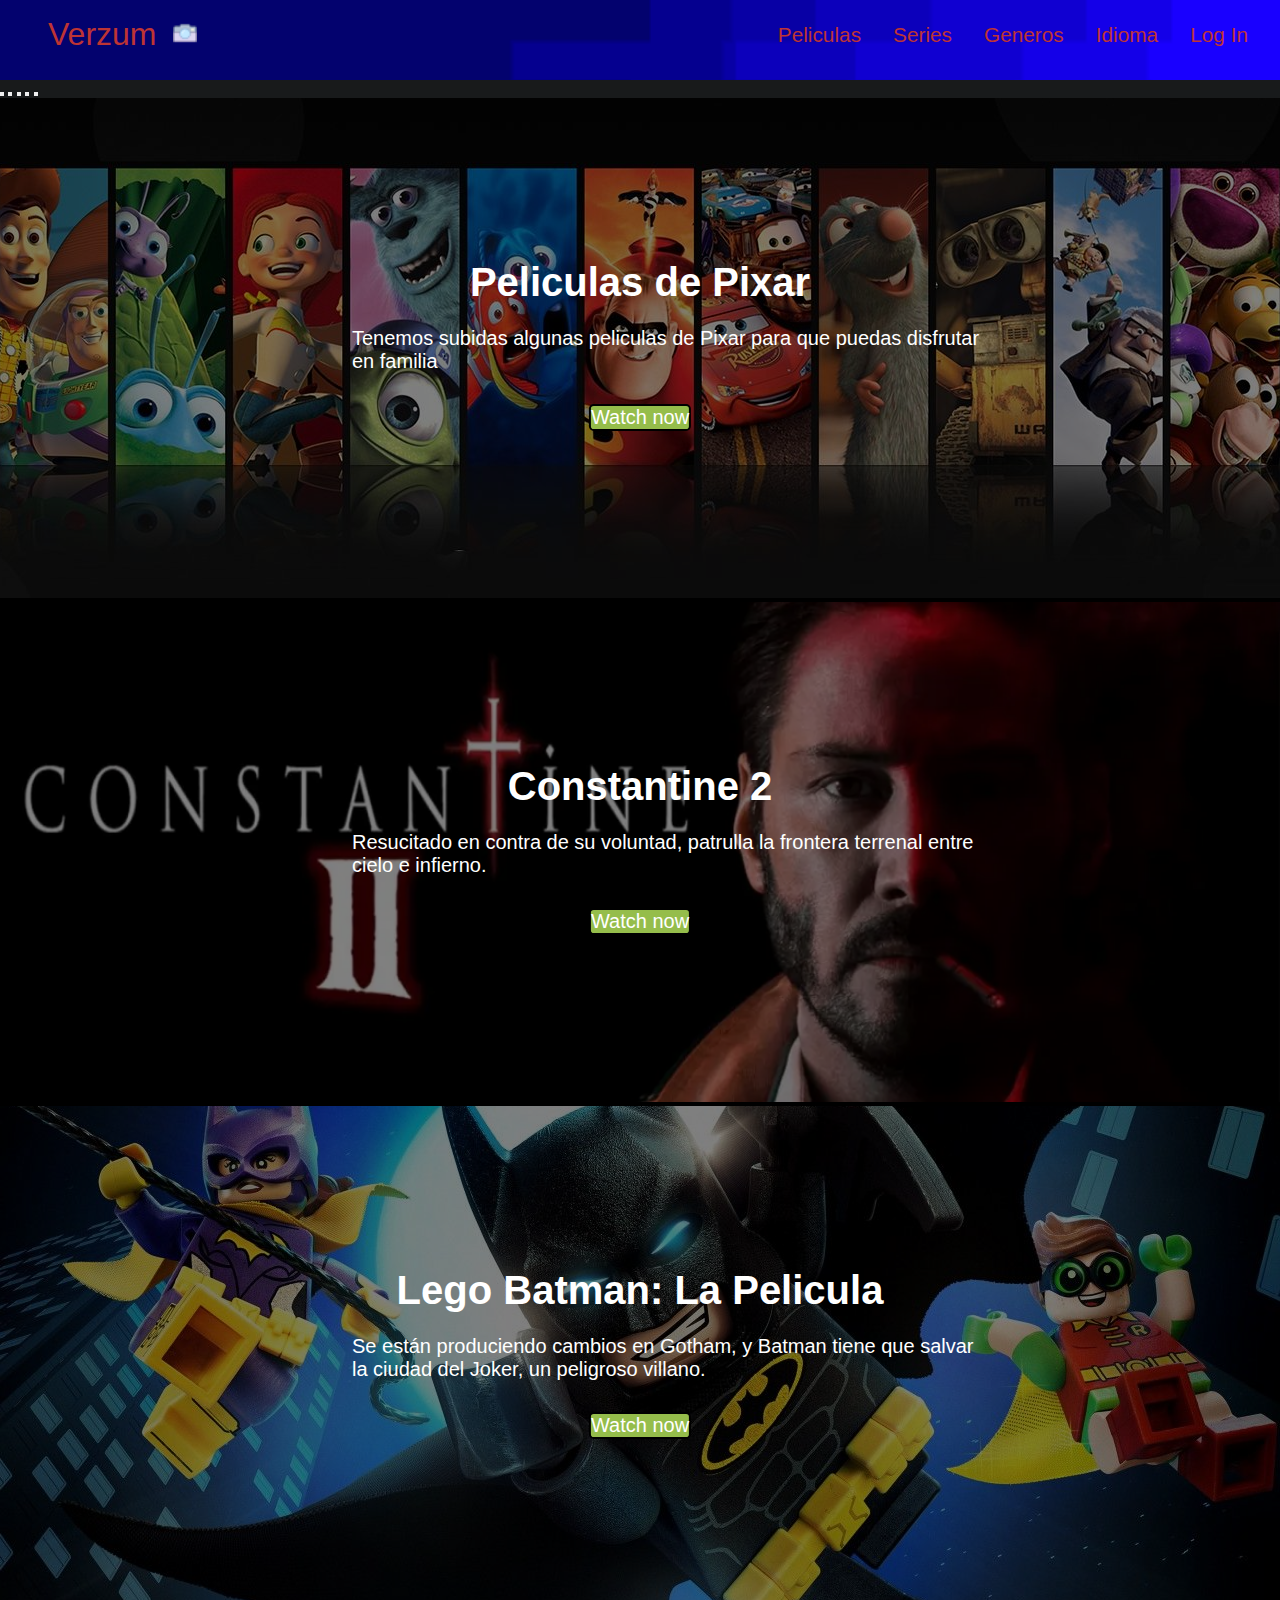
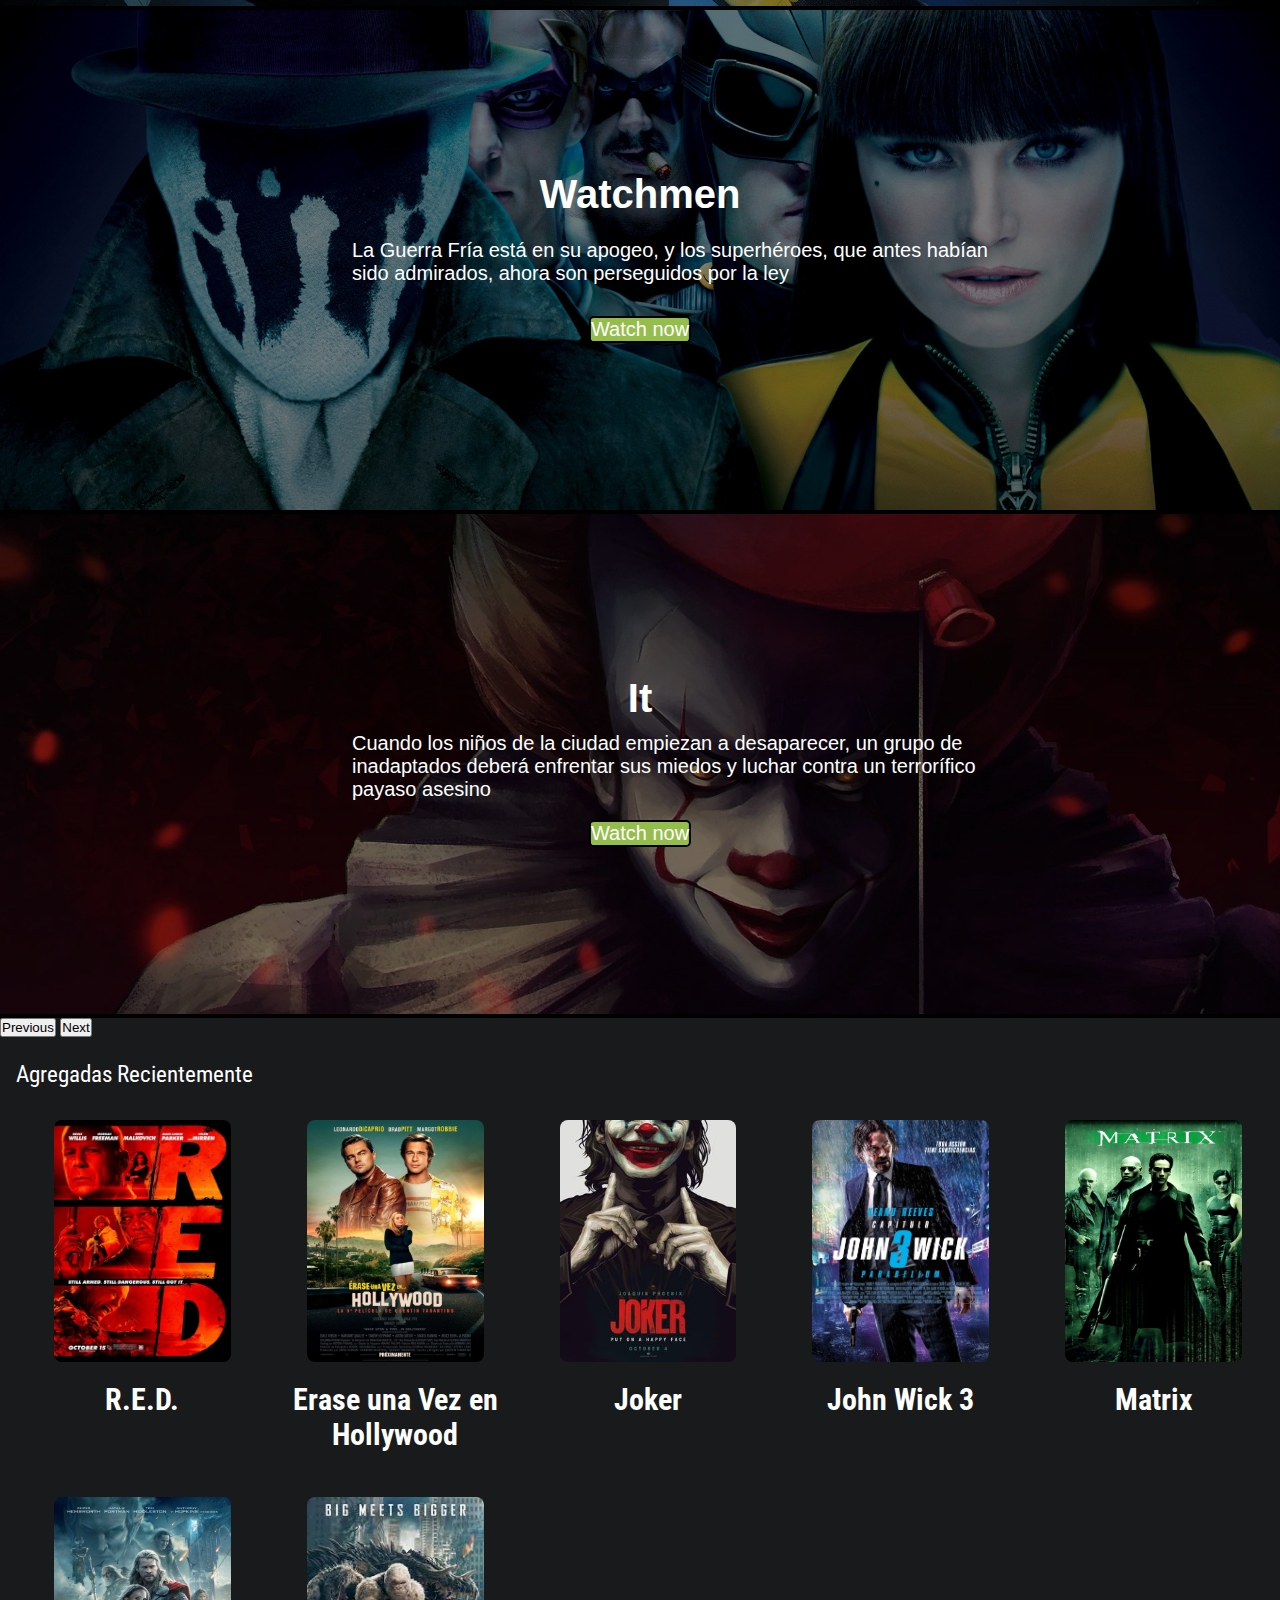
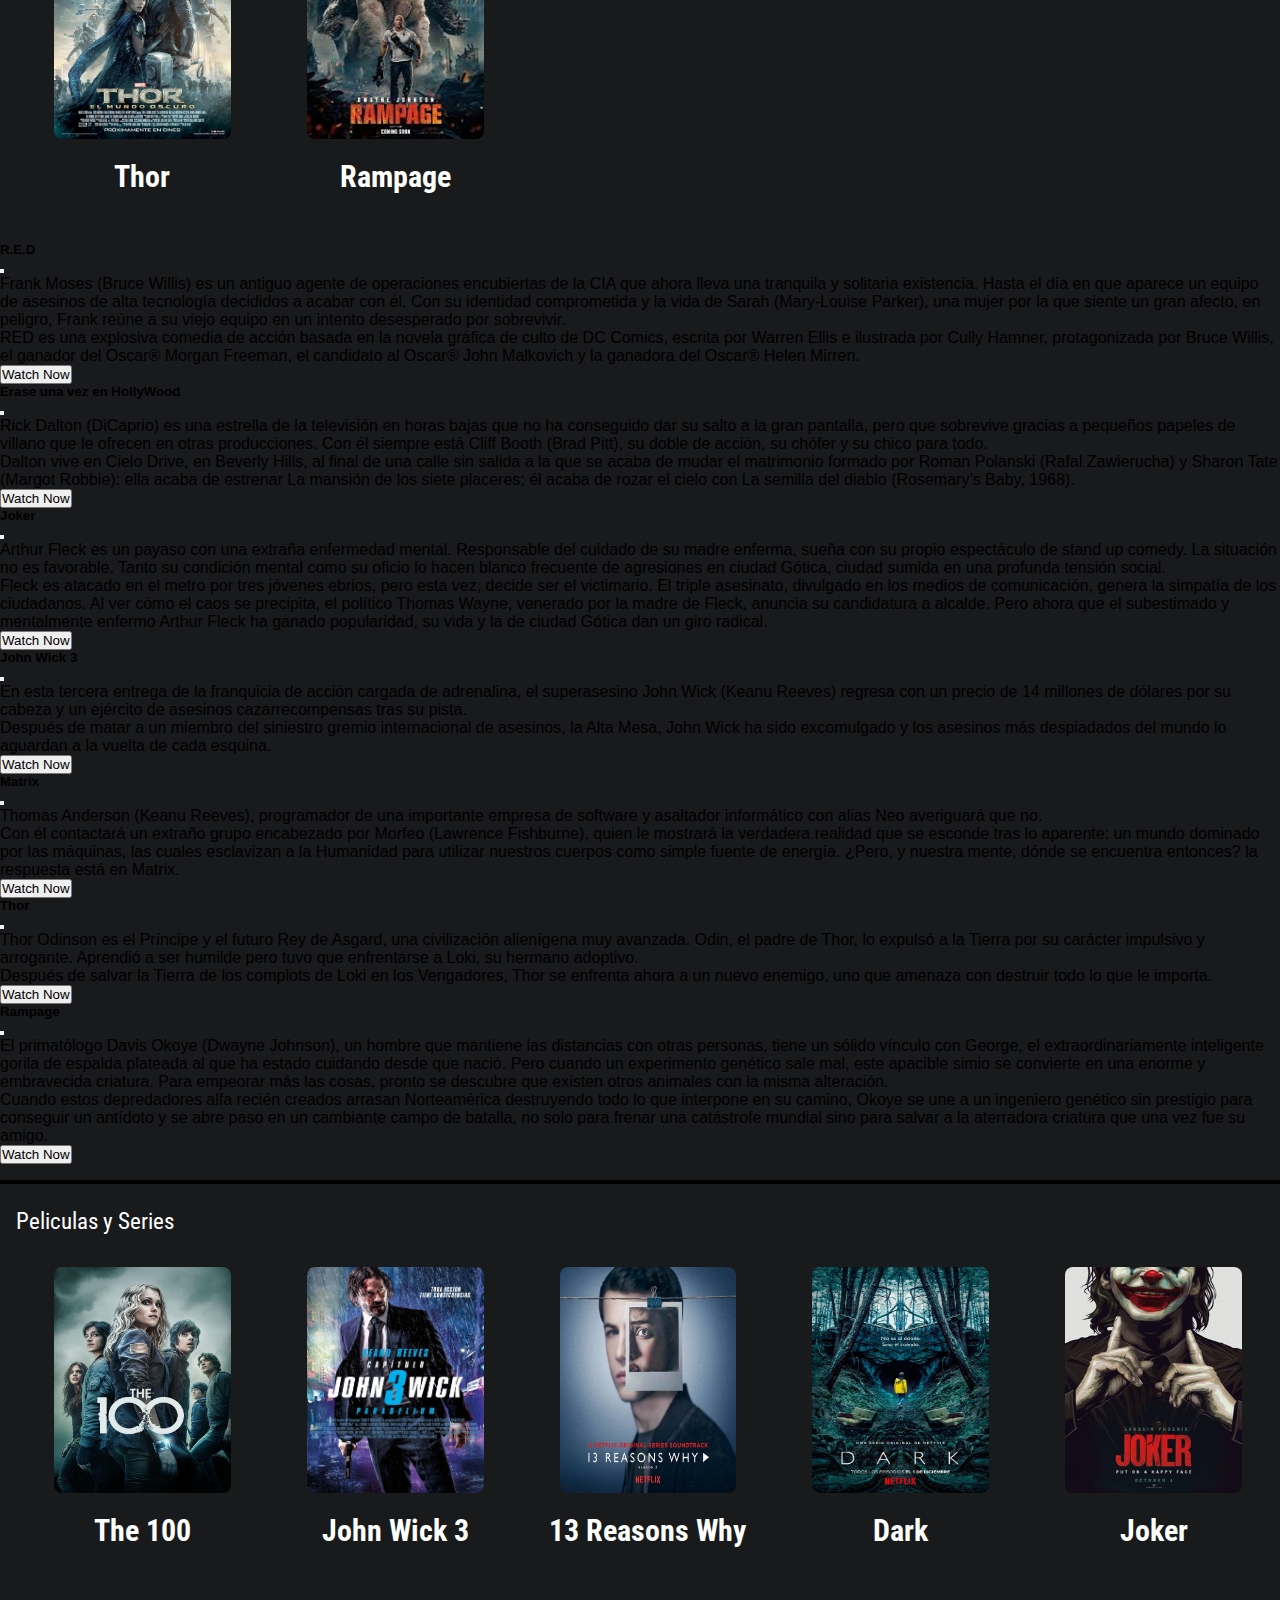
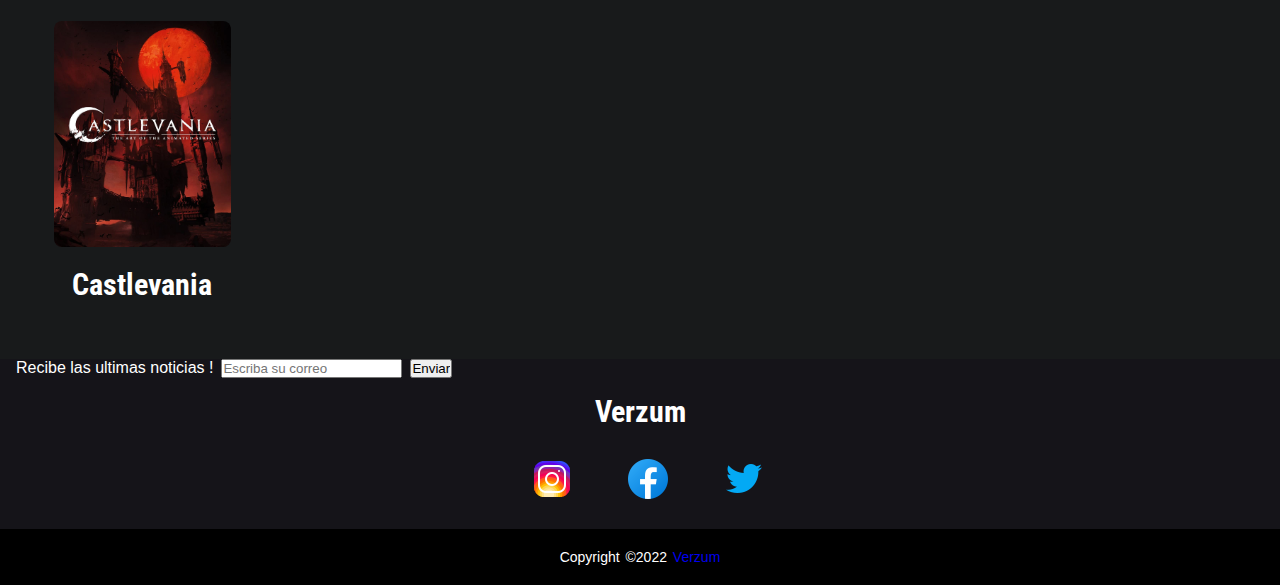
==== Index.html @ 2377345c "Tercera version" ====
<!DOCTYPE html>
<html lang="en">
<head>
    <meta charset="UTF-8">
    <meta http-equiv="X-UA-Compatible" content="IE=edge">
    <meta name="viewport" content="width=device-width, initial-scale=1.0">
    <link href="https://cdn.jsdelivr.net/npm/bootstrap@5.1.3/dist/css/bootstrap.min.css" rel="stylesheet" integrity="sha384-1BmE4kWBq78iYhFldvKuhfTAU6auU8tT94WrHftjDbrCEXSU1oBoqyl2QvZ6jIW3" crossorigin="anonymous">
    <link rel="preconnect" href="https://fonts.googleapis.com">
<link rel="preconnect" href="https://fonts.gstatic.com" crossorigin>
<link href="https://fonts.googleapis.com/css2?family=Roboto+Condensed:wght@700&display=swap" rel="stylesheet">
    <title>Verzum</title>
    <link rel="stylesheet" href="./Styles/style.css">
</head>
<body>

        <header>
           <nav> 
           <ul class="navPag">
                <li class="navPag_item"><a href="./index.html"> Verzum 
                    <img class="navPag__camera" src="./Imagenes/camera.png"
                alt="camera retro"></a></li>
                <li class="navPag_item"><a href="./Pages/Peliculas.html">Peliculas</a></li>
                <li class="navPag_item"><a href="./Pages/Series.html">Series</a></li>
                <li class="navPag_item"><a href="./Pages/Generos.html">Generos</a></li>
                <li class="navPag_item"><a href="./Pages/Idioma.html">Idioma</a></li>
                <li class="navPag_item"><a href="./Pages/LogIn.html">Log In</a></li>
                <!-- <li class="navPag_item"><a  href="/Pages/Generos.html">
                    <img class="navPag__img" src="/Imagenes/search.png" alt="Search button"></a></li> -->
            </ul>
            </nav>
            
        </header>  
    <main>
        <div id="carouselExampleIndicators" class="carousel slide" data-bs-ride="carousel">
            <div class="carousel-indicators">
              <button type="button" data-bs-target="#carouselExampleIndicators" data-bs-slide-to="0" class="active" aria-current="true" aria-label="Slide 1"></button>
              <button type="button" data-bs-target="#carouselExampleIndicators" data-bs-slide-to="1" aria-label="Slide 2"></button>
              <button type="button" data-bs-target="#carouselExampleIndicators" data-bs-slide-to="2" aria-label="Slide 3"></button>
              <button type="button" data-bs-target="#carouselExampleIndicators" data-bs-slide-to="3" aria-label="Slide 4"></button>
              <button type="button" data-bs-target="#carouselExampleIndicators" data-bs-slide-to="4" aria-label="Slide 5"></button>
            </div>
            <div class="carousel-inner">
              <div class="carousel-item active estreno">
                <img class="d-block w-100 opacityImg" src="./Imagenes/estreno1.jpg" alt="peli1">
                <h1>Peliculas de Pixar</h1>
                <p>Tenemos subidas algunas peliculas de Pixar para que puedas disfrutar en familia </p>
                <a href="" target="blank" id="watchButton">Watch now</a>
              </div>
              <div class="carousel-item estreno">
                <img class="d-block w-100 opacityImg" src="./Imagenes/constantine2.png" alt="peli1">
                <h1>Constantine 2</h1>
                <p>Resucitado en contra de su voluntad, patrulla la frontera terrenal entre cielo e infierno.</p>
                <a href="" target="blank" id="watchButton">Watch now</a>
              </div>
              <div class="carousel-item estreno">
                <img class="d-block w-100 opacityImg" src="./Imagenes/legoBatman.png" alt="peli1">
                <h1>Lego Batman: La Pelicula</h1>
                <p>Se están produciendo cambios en Gotham, y Batman tiene que salvar la ciudad del Joker, un peligroso villano.</p>
                <a href="" target="blank" id="watchButton">Watch now</a>
              </div>
              <div class="carousel-item estreno">
                <img class="d-block w-100 opacityImg" src="./Imagenes/Watchmen.jpg" alt="peli1">
                <h1>Watchmen</h1>
                <p>La Guerra Fría está en su apogeo, y los superhéroes, que antes habían sido admirados, ahora son perseguidos por la ley</p>
                <a href="" target="blank" id="watchButton">Watch now</a>
              </div>
              <div class="carousel-item estreno ">
                <img class="d-block w-100 opacityImg" src="./Imagenes/It.png" alt="peli1">
                <h1>It</h1>
                <p>Cuando los niños de la ciudad empiezan a desaparecer, un grupo de inadaptados deberá enfrentar sus miedos y luchar contra un terrorífico payaso asesino</p>
                <a href="" target="blank" id="watchButton">Watch now</a>
              </div>
            </div>
            <button class="carousel-control-prev" type="button" data-bs-target="#carouselExampleIndicators" data-bs-slide="prev">
              <span class="carousel-control-prev-icon" aria-hidden="true"></span>
              <span class="visually-hidden">Previous</span>
            </button>
            <button class="carousel-control-next" type="button" data-bs-target="#carouselExampleIndicators" data-bs-slide="next">
              <span class="carousel-control-next-icon" aria-hidden="true"></span>
              <span class="visually-hidden">Next</span>
            </button>
          </div>
<!-- 
        <section>
            <div class="estreno"> 
                <img src="./Imagenes/estreno1.jpg" alt="peli1">
                <h1>Peliculas de Pixar</h1>
                <p>Tenemos subidas algunas peliculas de Pixar para que puedas disfrutar en familia </p>
                <a href="" target="blank" id="watchButton">Watch now</a>
            </div>
        </section> -->
        <section>
            <div class="ultimas_titulo">Agregadas Recientemente</div>
            <div class="ultimas"> 
                    
                    <a  class="ultimas_item" data-bs-toggle="modal" data-bs-target="#RedModal">
                        <img src="./Imagenes/RED.jpg" alt="peli1">
                        <h1>R.E.D.</h1>
                    </a>
                    <a class="ultimas_item" data-bs-toggle="modal" data-bs-target="#hollyModal">
                        <img src="./Imagenes/holly.jpg" alt="peli2">
                        <h1>Erase una Vez en Hollywood</h1>
                    </a>
                    <a class="ultimas_item" data-bs-toggle="modal" data-bs-target="#jokerModal">
                        <img src="./Imagenes/joker.jpg" alt="peli3">
                        <h1>Joker</h1>
                    </a>
                    <a class="ultimas_item" data-bs-toggle="modal" data-bs-target="#jWModal">
                        <img src="./Imagenes/johnWick.jpg" alt="peli3">
                        <h1>John Wick 3</h1>
                    </a>
                    <a class="ultimas_item" data-bs-toggle="modal" data-bs-target="#matrixModal">
                        <img src="./Imagenes/matrix.jpg" alt="peli3">
                        <h1>Matrix</h1>
                    </a>
                    <a class="ultimas_item" data-bs-toggle="modal" data-bs-target="#thorModal">
                        <img src="./Imagenes/Thor.jpg" alt="peli3">
                        <h1>Thor</h1>
                    </a>
                    <a class="ultimas_item" data-bs-toggle="modal" data-bs-target="#rampageModal">
                        <img src="./Imagenes/rampage.jpg" alt="peli3">
                        <h1>Rampage</h1>
                    </a>
                
            </div>
            
            <!-- Modals para cada pelicula -->
            
            <div class="modal fade" id="RedModal" tabindex="-1" aria-labelledby="RedModalLabel" aria-hidden="true">
                <div class="modal-dialog modal-dialog-centered modal-dialog-scrollable">
                  <div class="modal-content">
                    <div class="modal-header">
                      <h5 class="col-11 modal-title text-center" id="RedModalLabel">R.E.D</h5>
                      <button type="button" class="btn-close" data-bs-dismiss="modal" aria-label="Close"></button>
                    </div>
                    <div class="modal-body">
                      <p>Frank Moses (Bruce Willis) es un antiguo agente de operaciones encubiertas de la CIA que ahora lleva una tranquila y solitaria existencia. Hasta el día en que aparece un equipo de asesinos de alta tecnología decididos a acabar con él. Con su identidad comprometida y la vida de Sarah (Mary-Louise Parker), una mujer por la que siente un gran afecto, en peligro, Frank reúne a su viejo equipo en un intento desesperado por sobrevivir.
                    </p>
                    <p>
                        RED es una explosiva comedia de acción basada en la novela gráfica de culto de DC Comics, escrita por Warren Ellis e ilustrada por Cully Hamner, protagonizada por Bruce Willis, el ganador del Oscar® Morgan Freeman, el candidato al Oscar® John Malkovich y la ganadora del Oscar® Helen Mirren.
                        </p>
                    </div>
                    <div class="modal-footer ">
                      <button type="button" class="btn btn-success ">Watch Now</button>
                    </div>
                  </div>
                </div>
            </div>
            
            <div class="modal fade" id="hollyModal" tabindex="-1" aria-labelledby="hollyModalLabel" aria-hidden="true">
                    <div class="modal-dialog modal-dialog-centered modal-dialog-scrollable">
                      <div class="modal-content">
                        <div class="modal-header">
                          <h5 class="col-11 modal-title text-center" id="hollyModalLabel">Erase una vez en HollyWood</h5>
                          <button type="button" class="btn-close" data-bs-dismiss="modal" aria-label="Close"></button>
                        </div>
                        <div class="modal-body">
                          <p>Rick Dalton (DiCaprio) es una estrella de la televisión en horas bajas que no ha conseguido dar su salto a la gran pantalla, pero que sobrevive gracias a pequeños papeles de villano que le ofrecen en otras producciones. Con él siempre está Cliff Booth (Brad Pitt), su doble de acción, su chófer y su chico para todo. 
                        </p>    
                        <p> Dalton vive en Cielo Drive, en Beverly Hills, al final de una calle sin salida a la que se acaba de mudar el matrimonio formado por Roman Polanski (Rafal Zawierucha) y Sharon Tate (Margot Robbie): ella acaba de estrenar La mansión de los siete placeres; él acaba de rozar el cielo con La semilla del diablo (Rosemary’s Baby, 1968).</p>
                        </div>
                        <div class="modal-footer ">
                          <button type="button" class="btn btn-success ">Watch Now</button>
                        </div>
                      </div>
                    </div>
            </div>
            <div class="modal fade" id="jokerModal" tabindex="-1" aria-labelledby="jokerModalLabel" aria-hidden="true">
                <div class="modal-dialog modal-dialog-centered modal-dialog-scrollable">
                  <div class="modal-content">
                    <div class="modal-header">
                      <h5 class="col-11 modal-title text-center" id="hollyModalLabel">Joker</h5>
                      <button type="button" class="btn-close" data-bs-dismiss="modal" aria-label="Close"></button>
                    </div>
                    <div class="modal-body">
                      <p>Arthur Fleck es un payaso con una extraña enfermedad mental. Responsable del cuidado de su madre enferma, sueña con su propio espectáculo de stand up comedy. La situación no es favorable. Tanto su condición mental como su oficio lo hacen blanco frecuente de agresiones en ciudad Gótica, ciudad sumida en una profunda tensión social.
                    </p>
                    <p>
                        Fleck es atacado en el metro por tres jóvenes ebrios, pero esta vez, decide ser el victimario. El triple asesinato, divulgado en los medios de comunicación, genera la simpatía de los ciudadanos. Al ver cómo el caos se precipita, el político Thomas Wayne, venerado por la madre de Fleck, anuncia su candidatura a alcalde. Pero ahora que el subestimado y mentalmente enfermo Arthur Fleck ha ganado popularidad, su vida y la de ciudad Gótica dan un giro radical.</p>
                    </div>
                    <div class="modal-footer ">
                      <button type="button" class="btn btn-success ">Watch Now</button>
                    </div>
                  </div>
                </div>
            </div>
            <div class="modal fade" id="jWModal" tabindex="-1" aria-labelledby="jWModalLabel" aria-hidden="true">
                <div class="modal-dialog modal-dialog-centered modal-dialog-scrollable">
                  <div class="modal-content">
                    <div class="modal-header">
                      <h5 class="col-11 modal-title text-center" id="hollyModalLabel">John Wick 3</h5>
                      <button type="button" class="btn-close" data-bs-dismiss="modal" aria-label="Close"></button>
                    </div>
                    <div class="modal-body">
                      <p>En esta tercera entrega de la franquicia de acción cargada de adrenalina, el superasesino John Wick (Keanu Reeves) regresa con un precio de 14 millones de dólares por su cabeza y un ejército de asesinos cazarrecompensas tras su pista. 
                    </p>
                    <p>
                        Después de matar a un miembro del siniestro gremio internacional de asesinos, la Alta Mesa, John Wick ha sido excomulgado y los asesinos más despiadados del mundo lo aguardan a la vuelta de cada esquina.</p>
                    </div>
                    <div class="modal-footer ">
                      <button type="button" class="btn btn-success ">Watch Now</button>
                    </div>
                  </div>
                </div>
            </div>
            <div class="modal fade" id="matrixModal" tabindex="-1" aria-labelledby="matrixModalLabel" aria-hidden="true">
                <div class="modal-dialog modal-dialog-centered modal-dialog-scrollable">
                  <div class="modal-content">
                    <div class="modal-header">
                      <h5 class="col-11 modal-title text-center" id="hollyModalLabel">Matrix</h5>
                      <button type="button" class="btn-close" data-bs-dismiss="modal" aria-label="Close"></button>
                    </div>
                    <div class="modal-body">
                      <p>Thomas Anderson (Keanu Reeves), programador de una importante empresa de software y asaltador informático con alias Neo averiguará que no. 
                    </p>
                    <p>
                        Con él contactará un extraño grupo encabezado por Morfeo (Lawrence Fishburne), quien le mostrará la verdadera realidad que se esconde tras lo aparente: un mundo dominado por las máquinas, las cuales esclavizan a la Humanidad para utilizar nuestros cuerpos como simple fuente de energía. ¿Pero, y nuestra mente, dónde se encuentra entonces? la respuesta está en Matrix.</p>
                    </div>
                    <div class="modal-footer ">
                      <button type="button" class="btn btn-success ">Watch Now</button>
                    </div>
                  </div>
                </div>
            </div>
            <div class="modal fade" id="thorModal" tabindex="-1" aria-labelledby="thorModalLabel" aria-hidden="true">
                <div class="modal-dialog modal-dialog-centered modal-dialog-scrollable">
                  <div class="modal-content">
                    <div class="modal-header">
                      <h5 class="col-11 modal-title text-center" id="hollyModalLabel">Thor</h5>
                      <button type="button" class="btn-close" data-bs-dismiss="modal" aria-label="Close"></button>
                    </div>
                    <div class="modal-body">
                      <p>Thor Odinson es el Príncipe y el futuro Rey de Asgard, una civilización alienígena muy avanzada. Odin, el padre de Thor, lo expulsó a la Tierra por su carácter impulsivo y arrogante. Aprendió a ser humilde pero tuvo que enfrentarse a Loki, su hermano adoptivo. 
                    </p>
                    <p>
                        Después de salvar la Tierra de los complots de Loki en los Vengadores, Thor se enfrenta ahora a un nuevo enemigo, uno que amenaza con destruir todo lo que le importa. </p>
                    </div>
                    <div class="modal-footer ">
                      <button type="button" class="btn btn-success ">Watch Now</button>
                    </div>
                  </div>
                </div>
            </div>
            <div class="modal fade" id="rampageModal" tabindex="-1" aria-labelledby="rampageModalLabel" aria-hidden="true">
                <div class="modal-dialog modal-dialog-centered modal-dialog-scrollable">
                  <div class="modal-content">
                    <div class="modal-header">
                      <h5 class="col-11 modal-title text-center" id="hollyModalLabel">Rampage</h5>
                      <button type="button" class="btn-close" data-bs-dismiss="modal" aria-label="Close"></button>
                    </div>
                    <div class="modal-body">
                      <p>El primatólogo Davis Okoye (Dwayne Johnson), un hombre que mantiene las distancias con otras personas, tiene un sólido vínculo con George, el extraordinariamente inteligente gorila de espalda plateada al que ha estado cuidando desde que nació. Pero cuando un experimento genético sale mal, este apacible simio se convierte en una enorme y embravecida criatura. Para empeorar más las cosas, pronto se descubre que existen otros animales con la misma alteración. 
                    </p>
                    <p>
                        Cuando estos depredadores alfa recién creados arrasan Norteamérica destruyendo todo lo que interpone en su camino, Okoye se une a un ingeniero genético sin prestigio para conseguir un antídoto y se abre paso en un cambiante campo de batalla, no solo para frenar una catástrofe mundial sino para salvar a la aterradora criatura que una vez fue su amigo. </p>
                    </div>
                    <div class="modal-footer ">
                      <button type="button" class="btn btn-success ">Watch Now</button>
                    </div>
                  </div>
                </div>
            </div>

        </div>
        </section>
        <section class="sectionPelis">
            <div class="pelisyseries_titulo">Peliculas y Series</div>
            <div class="pelisyseries"> 

                     <div class="pelisyseries_item">
                        <img src="./Imagenes/The100.jpg" alt="serie1">
                        <h1>The 100</h1>
                    </div>


                    <div class="pelisyseries_item">
                        <img src="./Imagenes/johnWick.jpg" alt="peli1">
                        <h1>John Wick 3</h1>
                    </div>
                  
                    <div class="pelisyseries_item">
                        <img src="./Imagenes/13reasonswhy.jpg" alt="serie2">
                        <h1>13 Reasons Why</h1>
                    </div>
                    <div class="pelisyseries_item">
                        <img src="./Imagenes/Dark.png" alt="peli2">
                        <h1>Dark</h1>
                    </div>
                    <div class="pelisyseries_item">
                        <img src="./Imagenes/joker.jpg" alt="peli3">
                        <h1>Joker</h1>
                    </div>
                    <div class="pelisyseries_item">
                        <img src="./Imagenes/castlevania.jpg" alt="serie3">
                        <h1>Castlevania</h1>
                    </div>
                
            </div>
        </section>
    </main>

        <footer>
            <div class="footer_noticias">
                <p>Recibe las ultimas noticias !</p>
                <input type="email" placeholder="Escriba su correo" id="correo">
                <input type="submit" value="Enviar">
            </div>
            <h1> Verzum  </h1>
            <div class="footerPrincipal">
                <a class="footer_img" href="https://www.instagram.com"><img src="./Imagenes/instagram.png" alt=""></a>
                <a class="footer_img" href="https://www.facebook.com"><img src="./Imagenes/facebook.png" alt=""></a>
                <a class="footer_img" href="https://www.twitter.com"><img src="./Imagenes/twitter.png" alt=""></a>
       
            </div>
            <div class="footer_fondo">
                <p>Copyright &copy;2022 <a href="#">Verzum</a>  </p>
            </div>
            
        </footer>
        <script src="https://cdn.jsdelivr.net/npm/bootstrap@5.1.3/dist/js/bootstrap.bundle.min.js" integrity="sha384-ka7Sk0Gln4gmtz2MlQnikT1wXgYsOg+OMhuP+IlRH9sENBO0LRn5q+8nbTov4+1p" crossorigin="anonymous"></script>
</body>
</html>
---- Styles/style.css ----
*{
    margin: 0;
    padding: 0;
    box-sizing: border-box;
    font-family: -apple-system, BlinkMacSystemFont, 'Segoe UI', Roboto, Oxygen, Ubuntu, Cantarell, 'Open Sans', 'Helvetica Neue', sans-serif;
}

body{
    background-color: #181a1b;
}

header {
    width: 100%;
    height: 80px;
    background-image: url("../Imagenes/layered2.png");
    background-repeat: no-repeat;
    background-size: cover;

}

.navPag {
    display: flex;
    margin: 0;
    padding: 1rem 0;
    justify-content: flex-end;
    align-items: center;
    color: white;
}

.navPag_item {
    list-style: none;
    margin-right: 2rem;
    font-size: 1.3rem;

}

.navPag_item:first-child{
    margin-right: auto;
    margin-left: 3rem;
    font-size: 2rem;
}
.navPag_item a{
    text-decoration: none;
    color: rgb(190, 52, 52);
}

.navPag_item, a:hover{
    color: green;
}


.navPag__img{
    height: 1.5rem;
    width: 1.5rem;
}

.navPag__img:hover{
    opacity: 0.45;
}

.navPag__camera{
    margin-left: 0.5rem;
    width: 1.5rem;
    height: 1.5rem;
}

.estreno{
    position: relative;
    width: 100%;
    min-height: 200px;
    background-color: rgb(0, 00, 0);
}

.estreno img{
    width: 100%;
    height: 500px;
    object-fit: cover;
}


.estreno h1{
    top: 50%;
    left: 50%;
    position: absolute;
    transform: translate(-50%,-200%);
    font-size: 40px;
    color: white;
}

.estreno p {
    top: 50%;
    left: 50%;
    position: absolute;
    transform: translate(-45%,-50%);
    font-size: 20px;
    color: white;
}

.estreno a{
    top: 50%;
    left: 50%;
    position: absolute;
    transform: translate(-50%,200%);
    border:2px solid black;
    border-radius: 0.3rem;
    background-color: #95bd4b;
    color: #fff;
    font-size: 20px;
    text-decoration: none;
}

.estreno a:hover{
    background-color: rgb(22, 96, 146);
}

.ultimas{
    display: grid;
    grid-template-columns: repeat(5, 1fr);
    grid-template-rows: repeat(2, 1fr);
    text-align: center;
    margin-left: 1rem;
    row-gap: 2rem;
}
.ultimas a{
    text-decoration: none;
}

.ultimas h1{
    font-family:'Roboto Condensed', sans-serif;
    color: white;
    font-size: 30px;
    margin-top: 1rem;
}
.ultimas_item:hover{
    opacity: 0.5;

}
.ultimas_item:hover h1{
    color: rgb(85, 185, 85);
}

.ultimas img{
    width: 70%;
    height: 70%;
    border-radius: 0.5rem;
}


.ultimas_titulo{
    margin: 1.5rem 1rem;
    margin-bottom: 2rem;
    font-size: 23px;
    font-family:'Roboto Condensed', sans-serif;
    color: white;
}

/* --------------- Modals ------------------- */

.opacityImg{
    opacity: 0.5; 
}
    
.pelisyseries{
    display: grid;
    grid-template-columns: repeat(5, 1fr);
    grid-template-rows: repeat(2, 1fr);
    text-align: center;
    margin-left: 1rem;
    row-gap: 2rem;
}
.pelisyseries h1{
    font-family:'Roboto Condensed', sans-serif;
    color: white;
    font-size: 30px;
    margin-top: 1rem;
}
.pelisyseries_item:hover{
    opacity: 0.5;

}
.pelisyseries_item:hover h1{
    color: rgb(85, 185, 85);
}

.pelisyseries img{
    width: 70%;
    height: 70%;
    border-radius: 0.5rem;
}

.sectionPelis{
    margin-top: 1rem;
    border-style: solid none none none;
    border-color: #000;
    border-width: .3rem;
}

.pelisyseries_titulo{
    margin: 1.5rem 1rem;
    margin-bottom: 2rem;
    font-size: 23px;
    font-family:'Roboto Condensed', sans-serif;
    color: white;
}


/*-------------------- FOOTER ---------------------  */


footer{
    margin-top: 1rem;
    background-color: #151419;
    min-height: 150px;
}
footer h1{
    font-family:'Roboto Condensed', sans-serif;
    text-align: center;
    color: white;
    font-size: 30px;
    margin-top: 1rem;
}

.footerPrincipal{
    display: flex;
    margin-left: 2rem;
    justify-content: center;
    height: 100px;
    align-items: center;
    gap: 2rem;
}


.footer_img{
    width: 4rem;
    height: 3rem;
}

.footer_fondo{
    background: #000;
    width: 100%;
    padding: 20px;
    padding-bottom: 20px;
    text-align: center;
}

.footer_fondo p{
    float: center;
    font-size: 14px;
    word-spacing: 2px;
    color: white;
}

.footer_fondo a{
    text-decoration: none;
}
.footer_noticias{
    display: flex;
    justify-content: flex-start;
    gap: 0.5rem;
}
.footer_noticias p{
    margin-left: 1rem;
    color: white;
}

/* ---------------- Pagina Peliculas ---------------- */

.peliculas__main{
    width: 100%;
    min-height: 200px;
}
.peliculas__titulo{
    padding-top: 1rem;
    padding-left: 1.5rem;
    color: white;
    font-family:'Roboto Condensed', sans-serif;
    font-size: 25px;
}

.section__botonera{
    background-image: url("../ImagenesPeliculas/PoligonosAzules.svg");
    background-size: cover;
}

.botonera{
    margin-top: 2rem;
    width: 100%;
    display: grid;
    grid-template-columns: repeat(13, 1fr);
    grid-template-rows: repeat(2,1fr);
    row-gap: 0.5rem;
    text-align: center;
}

.botonera__item{
    text-align: center;
    /* border-style: solid; */
}

.botonera__item img{
    background-color: rgb(178, 118, 218);
    border-radius: 1rem;
    width: 50%;
}
.botonera__item:hover{
    opacity: 0.7;
}

/* Aca lo que quiero lograr es que ordenen segun la tecla que se apreta */

.peliculas__nombre{
    display: grid;
    grid-template-columns: repeat(5, 1fr);
    grid-template-rows: repeat(2, 1fr);
    text-align: center;
    margin-left: 1rem;
    margin-top: 2rem;
    row-gap: 2rem;
    border-style: solid none none none;
    border-color: #303436;
    padding-top: 2rem;

}
.peliculas__nombre h1{
    font-family:'Roboto Condensed', sans-serif;
    color: white;
}

.peliculasnombre__item{
    width: 80%;
}
.peliculasnombre__item:hover{
    opacity: 0.5;

}
.peliculasnombre__item:hover h1{
    color: rgb(0, 255, 255);
}

.peliculas__nombre img{
    width: 80%;
    height: 80%;
    border-radius: 0.5rem;
}

/* ---------------- Pagina Series ---------------- */


.fondoMain{
    background-image: url("../ImagenesSeries/PoligonosNaranja.svg");
    background-size: cover;
    background-repeat: no-repeat;
}


.series__main{
    border-style: solid none none none;
    border-color: #303436;
    margin-top: 2rem;
    padding-top: 1rem;
    width: 100%;
    min-height: 200px;
}
.series__titulo{
    padding-top: 1rem;
    padding-left: 1.5rem;
    color: white;
    font-family:'Roboto Condensed', sans-serif;
    font-size: 25px;
}

.botoneraSeries__item{
    text-align: center;
    /* border-style: solid; */
}

.botoneraSeries__item img{
    background-color: rgb(185, 118, 18);
    border-radius: 1rem;
    width: 50%;
}
.botoneraSeries__item:hover{
    opacity: 0.7;
}

.series__nombre{
    display: grid;
    grid-template-columns: repeat(5, 1fr);
    grid-template-rows: repeat(2, 1fr);
    text-align: center;
    margin-top: 2rem;
    margin-left: 1rem;
    row-gap: 2rem;
}
.series__nombre h1{
    font-family:'Roboto Condensed', sans-serif;
    color: white;
}
.series__nombre img{
    width: 80%;
    height: 80%;
    border-radius: 0.5rem;
}

.seriesNombre__item{
    width: 80%;
}
.seriesNombre__item:hover{
    opacity: 0.5;

}
.seriesNombre__item:hover h1{
    color: rgb(238, 255, 4);
}



.ultimasAgregadas{
    display: grid;
    grid-template-columns: repeat(5, 1fr);
    grid-template-rows: repeat(1, 1fr);
    text-align: center;
    margin-left: 1rem;
    margin-bottom: 4rem;
    row-gap: 2rem;

}
.ultimasAgregadas h1{
    font-family:'Roboto Condensed', sans-serif;
    color: white;
}
.ultimasAgregadas h3{
    color: white;
}

.ultimasAgregadas__item{
    width: 80%;
}
.ultimasAgregadas__item:hover{
    opacity: 0.5;

}
.ultimasAgregadas__item:hover h1{
    color: rgb(238, 255, 4);
}

.ultimasAgregadas img{
    width: 80%;
    height: 80%;
    border-radius: 0.5rem;
}


.ultimasAgregadas_titulo{
    padding-top: 1rem;
    margin-left: 1.5rem;
    margin-bottom: 2rem;
    font-size: 23px;
    font-family:'Roboto Condensed', sans-serif;
    color: white;
}



/* --------------------------- Generos --------------------------- */

.mainGeneros{
    background-image: url(../ImagenesGeneros/FondoGeneros.svg);
    background-size: cover;
    background-repeat: no-repeat;
    min-height: 800px;
}

.gender__titulo{
    padding-top: 1rem;
    padding-left: 1.5rem;
    color: white;
    font-family:'Roboto Condensed', sans-serif;
    font-size: 25px;
}

.gender__main{
    width: 100%;
    min-height: 200px;
}

.genderMenu{
    margin-top: 2rem;
    width: 100%;
    display: grid;
    grid-template-columns: repeat(6, 1fr);
    grid-template-rows: repeat(3,1fr);
    row-gap: 1rem;
    text-align: center;
    
}

.genderMenu__item{
    width: 80%;
    font-size: 18px;
    border-style: solid;
    border-radius: 1rem;
    border-color: rgba(9, 133, 96, 0.2);
    background-color: #000;
}
.genderMenu__item a{
    text-decoration: none;
    color: white;
    
}
.genderMenu__item a:hover{
    color: #24e21e;
}

.genderTypeBox{
        display: grid;
        grid-template-columns: repeat(5, 1fr);
        grid-template-rows: repeat(2, 1fr);
        text-align: center;
        margin-left: 1rem;
        margin-top: 2rem;
        row-gap: 2rem;
        border-style: solid none none none;
        border-color: white;    /* cambiar a gradiente */
        padding-top: 2rem;
 
          
}

.genderTypeBox__item{
    width: 80%;
}

.genderTypeBox__item h1{
    color: white;
}

.genderTypeBox__item:hover{
    opacity: 0.5;

}
.genderTypeBox__item:hover h1{
    color: rgb(43, 207, 79);
}

.genderTypeBox img{
    width: 80%;
    height: 80%;
    border-radius: 0.5rem;
}


/* --------------------------- Idioma --------------------------- */

.language__main{
    background-image: url(../ImagenesIdioma/FondoRojo.svg);
    background-size: cover;
    background-repeat: no-repeat;
    min-height: 800px;
}

.languageContainer{
    width: 100%;
    min-height: 200px;
}

.languageContainer2{
    width: 100%;
    min-height: 160px;
}

.language__titulo{
    padding-top: 1rem;
    padding-left: 1.5rem;
    color: white;
    font-family:'Roboto Condensed', sans-serif;
    font-size: 25px;
}

.language__titulo2{
    padding-top: 1rem;
    padding-left: 1.5rem;
    margin-top: 1rem;
    color: white;
    font-family:'Roboto Condensed', sans-serif;
    font-size: 25px;

}

.languageMenu{
    margin-left: 1rem;
    margin-top: 2rem;
    width: 100%;
    display: grid;
    grid-template-columns: repeat(6, 1fr);
    grid-template-rows: repeat(1,1fr);
    row-gap: 1rem;
    text-align: center;
    
}


.languageMenu__item{
    width: 80%;
    font-size: 18px;
    border-style: solid;
    border-radius: 1rem;
    border-color: rgba(194, 12, 185, 0.61);
    background-color: #000;
}

.languageMenu__item a{
    text-decoration: none;
    color: white;
    
}
.languageMenu__item a:hover{
    color: #f00df0;
}

.languageTypeBox{
    display: grid;
    grid-template-columns: repeat(5, 1fr);
    grid-template-rows: repeat(2, 1fr);
    text-align: center;
    margin-left: 1rem;
    row-gap: 2rem;
    border-style: solid none none none;
    border-color: #303436;    /* cambiar a gradiente */
    padding-top: 3rem;

      
}

.languageTypeBox__item{
width: 80%;
}

.languageTypeBox__item h1{
    color: white;
    }

.languageTypeBox__item:hover{
opacity: 0.5;
}
.languageTypeBox__item:hover h1{
color: rgb(207, 16, 245);
}

.languageTypeBox img{
width: 80%;
height: 80%;
border-radius: 0.5rem;
}

/* --------------------------- Log In --------------------------- */

.navContainer{
    margin-top: 3rem;
    margin-bottom: 3rem;
    margin-left: 10%;
    width: 80%;
    display: flex;
    justify-content: space-around;
    font-size: 25px;

}
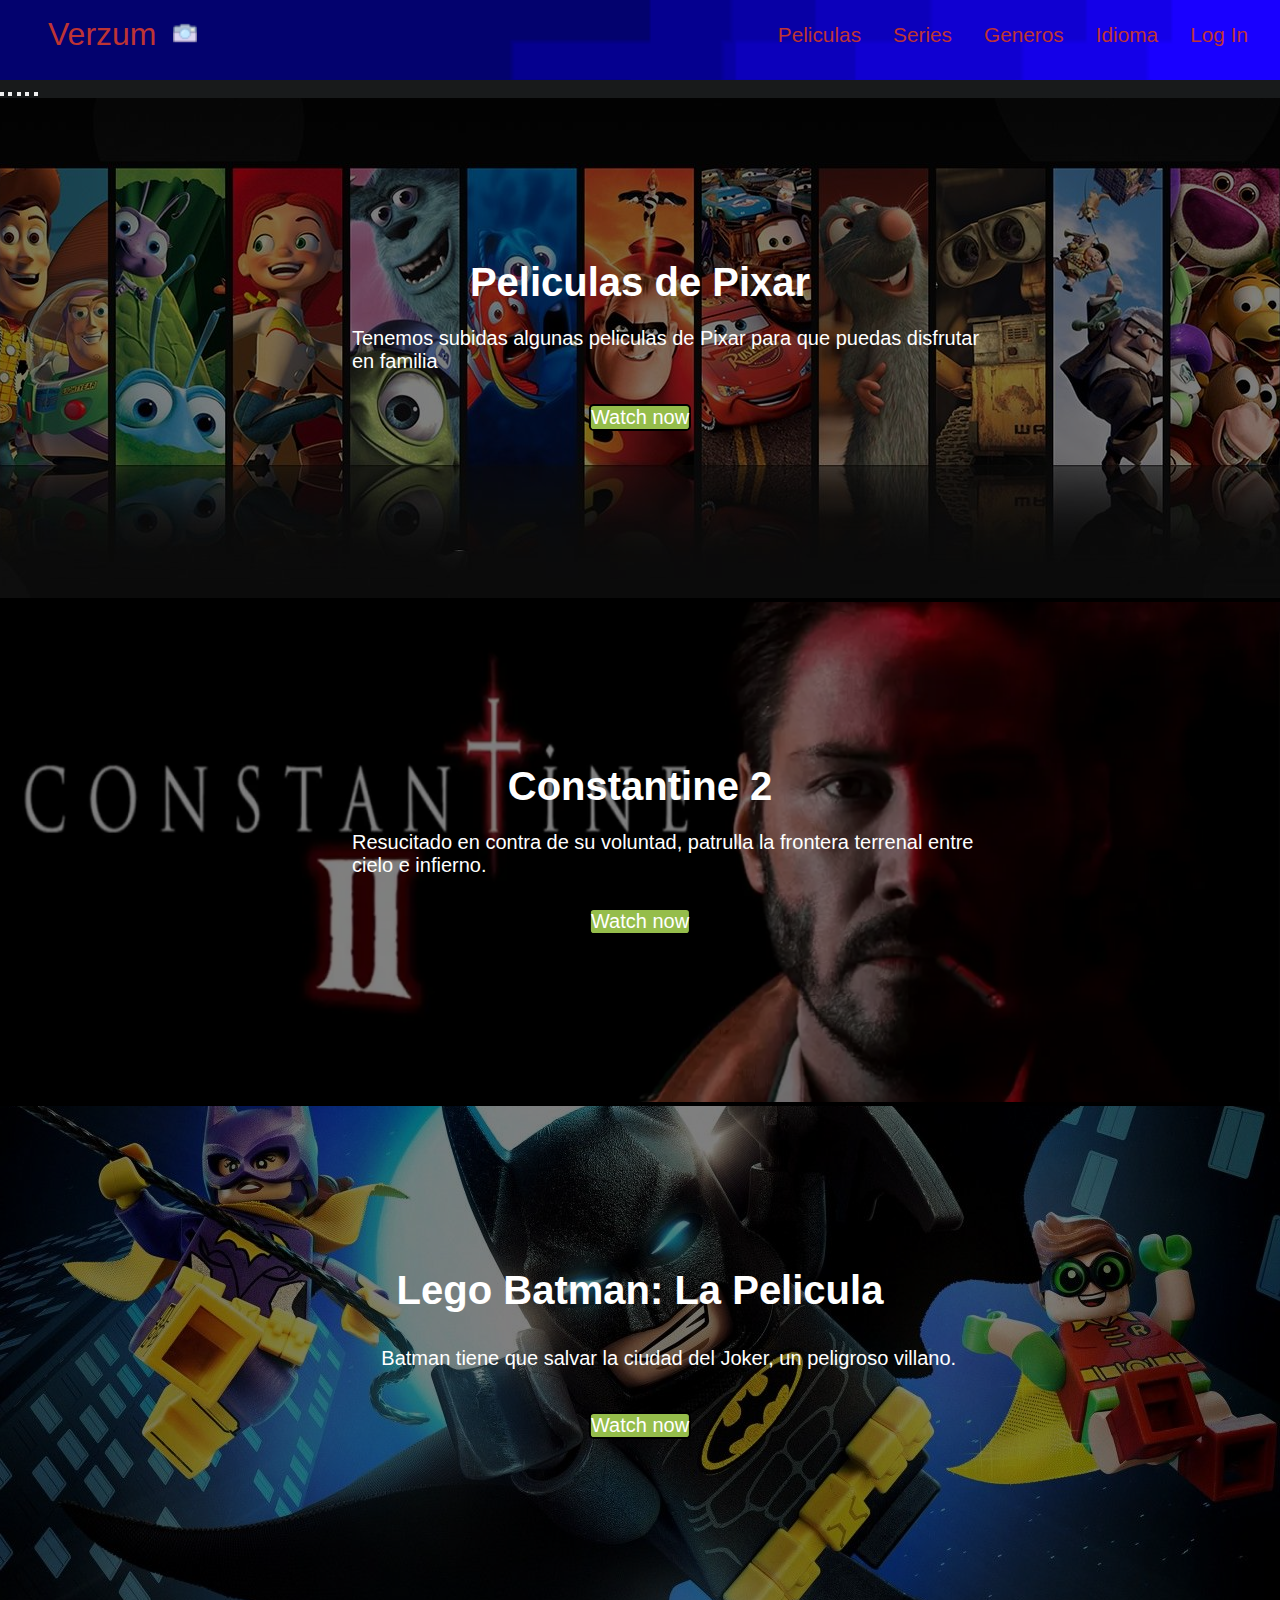
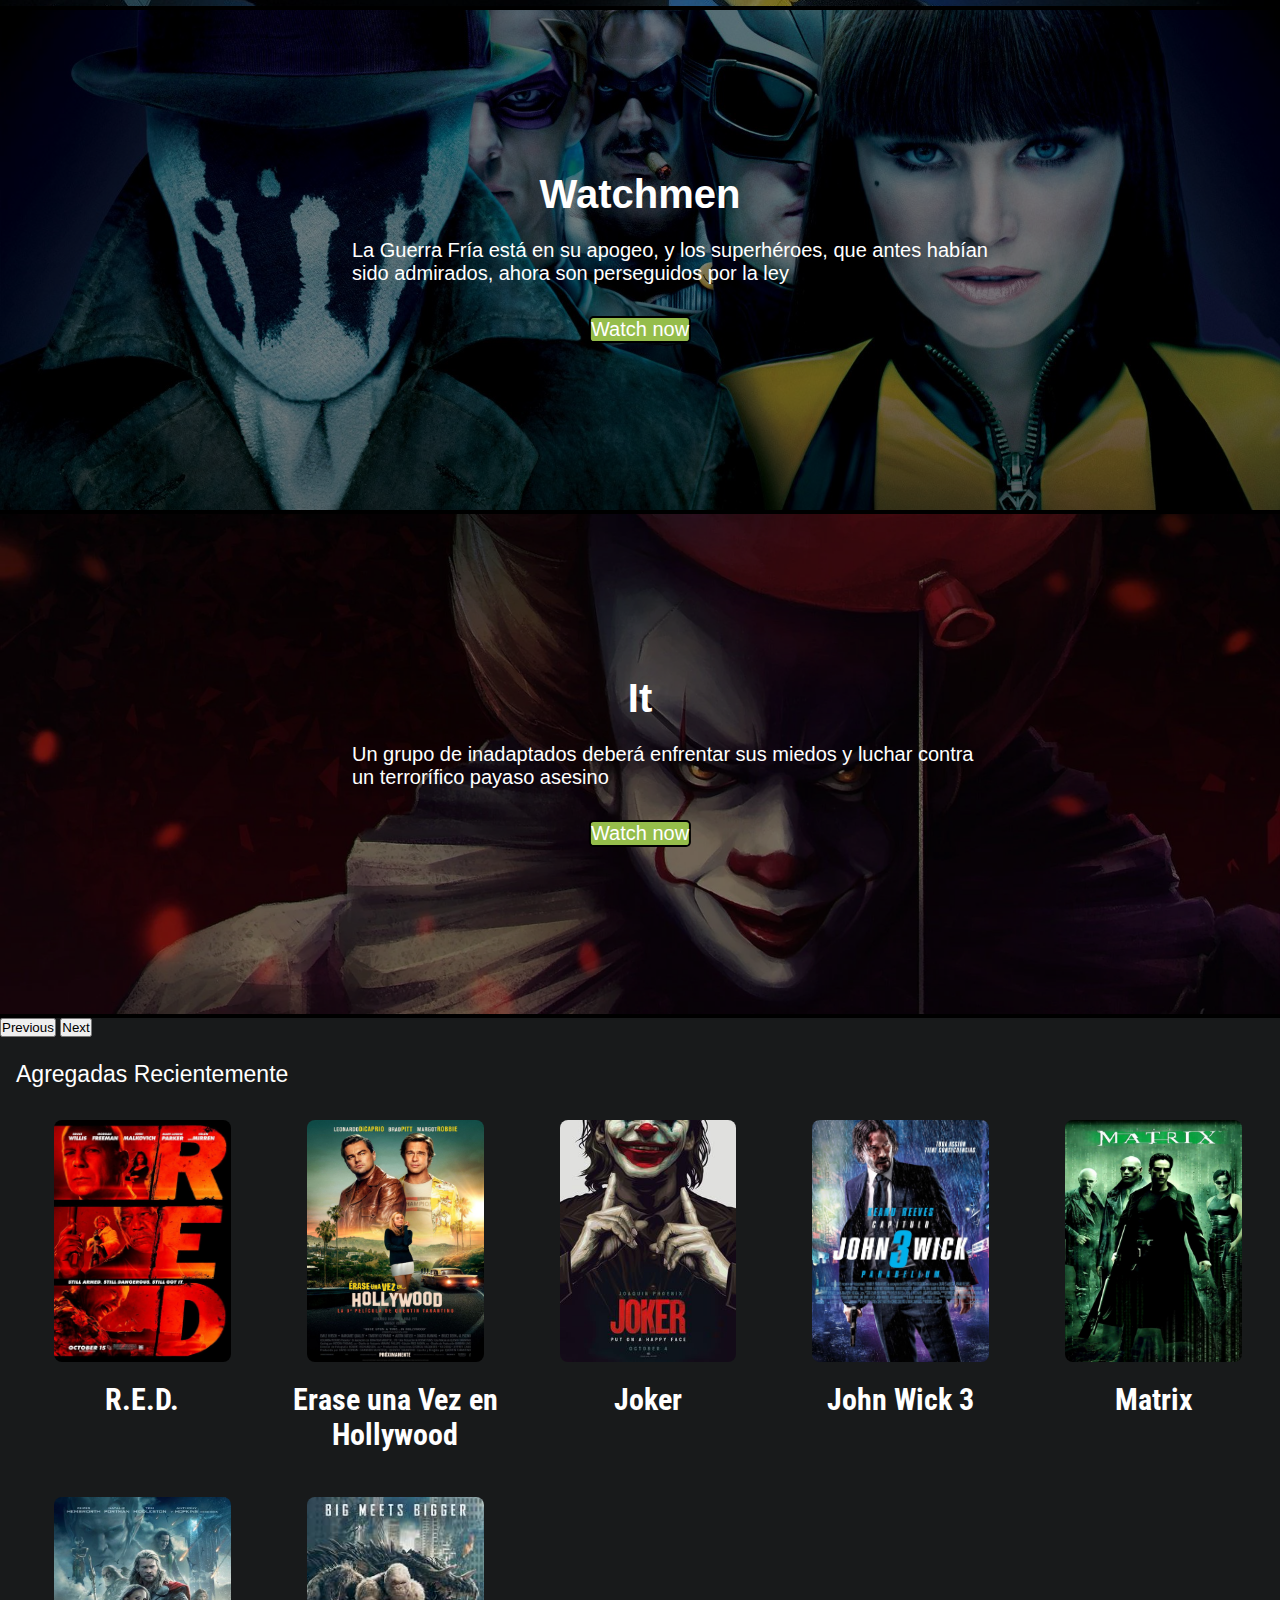
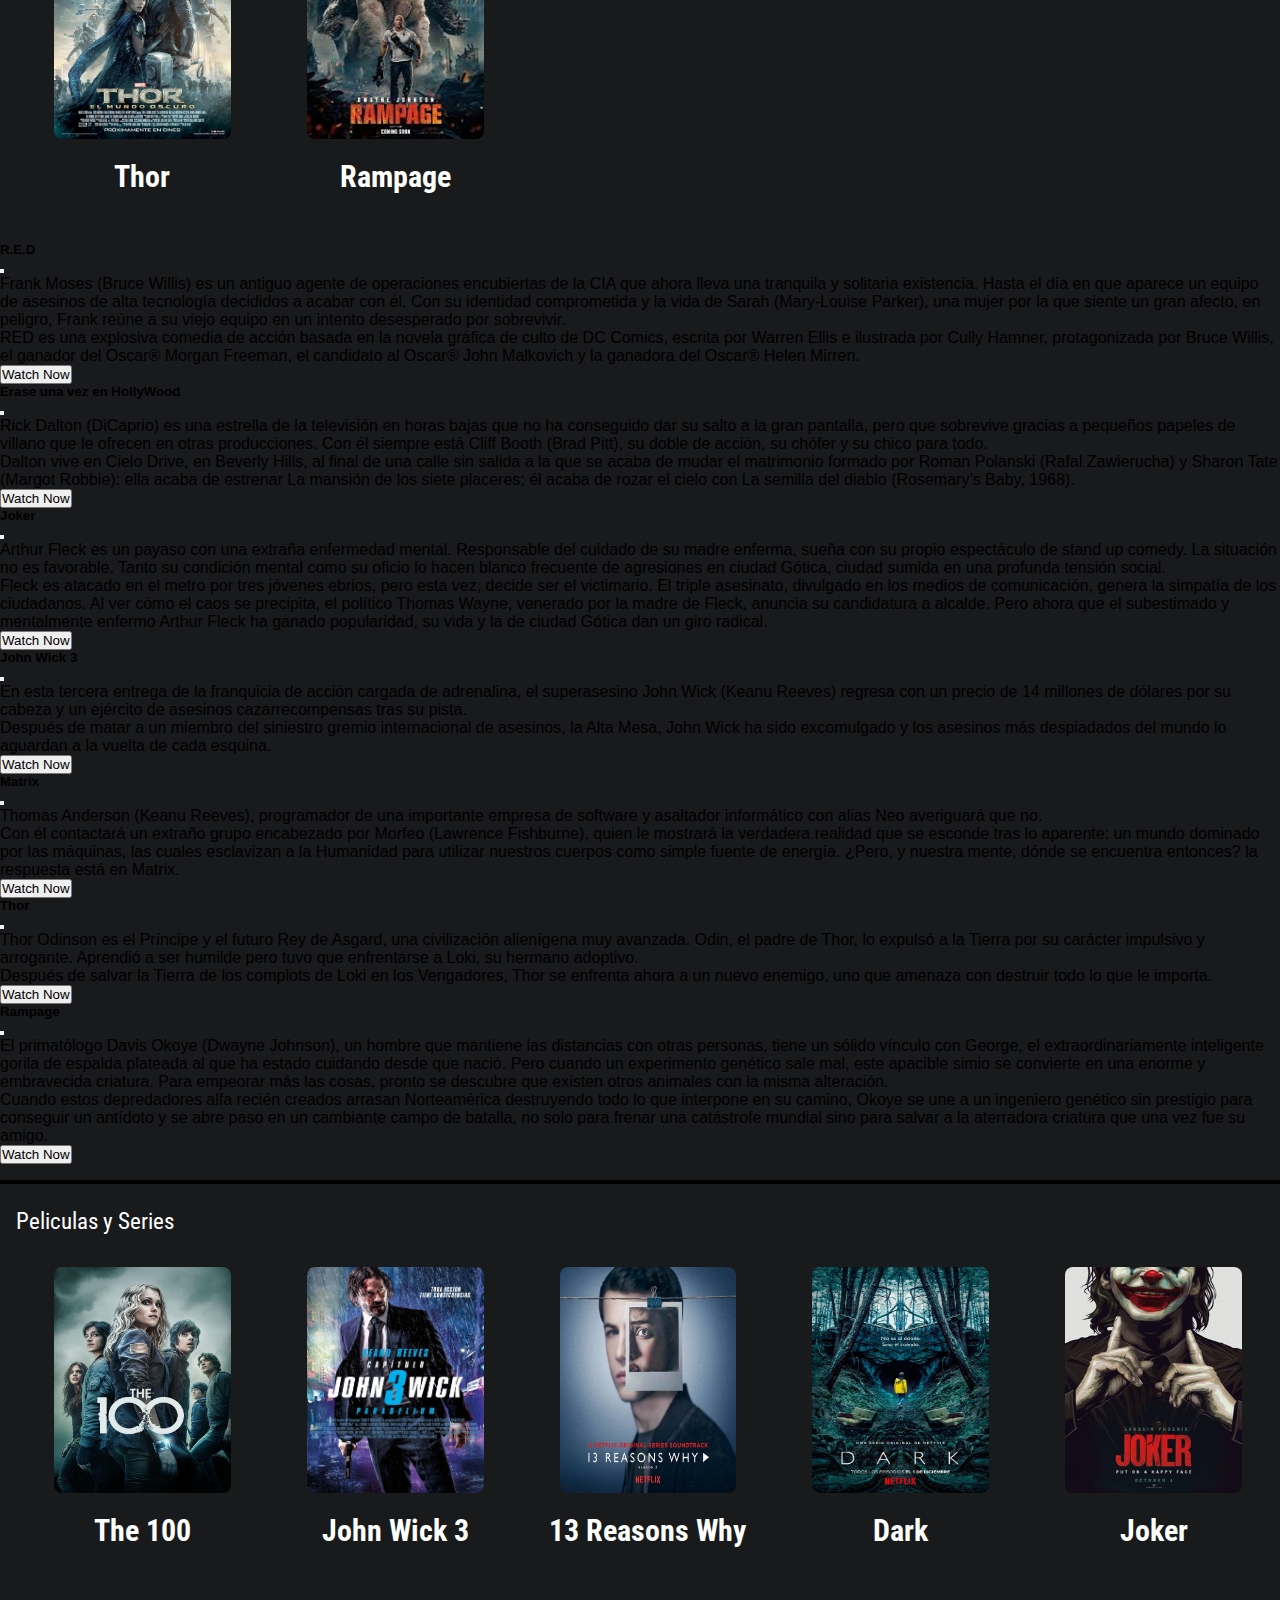
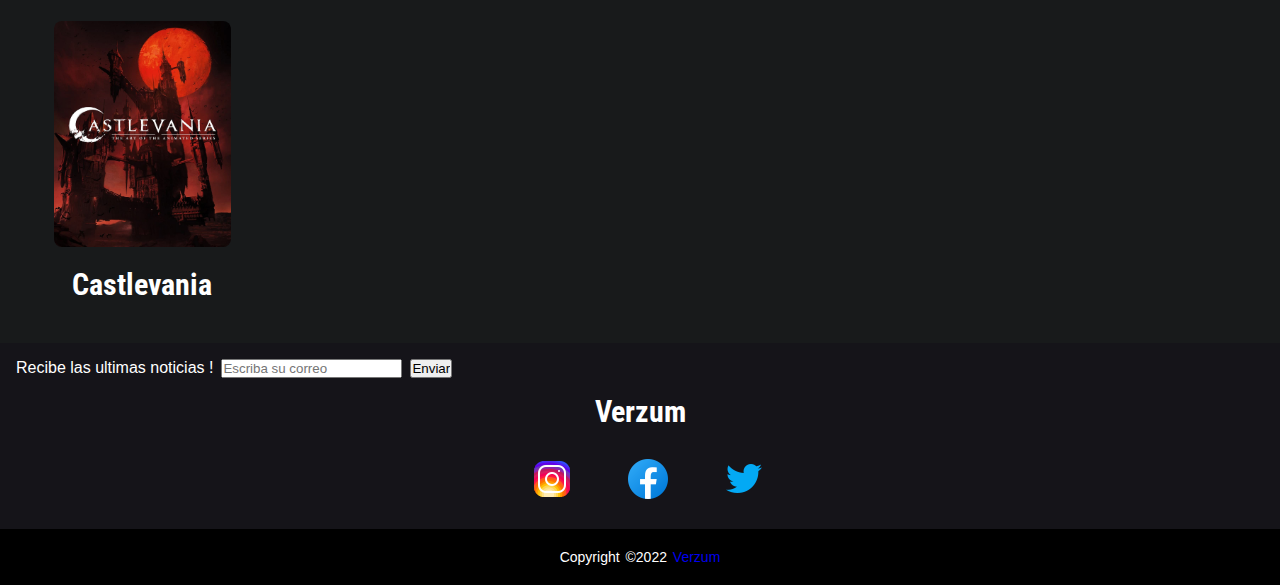
==== commit 9c565036: "acomodado responsive de las paginas (no todo)" ====
--- a/Index.html
+++ b/Index.html
@@ -14,9 +14,11 @@
 <body>
 
         <header>
+ 
+          
            <nav> 
-           <ul class="navPag">
-                <li class="navPag_item"><a href="./index.html"> Verzum 
+           <ul class="navPag ">
+                <li class="navPag_item "><a href="./Index.html"> Verzum 
                     <img class="navPag__camera" src="./Imagenes/camera.png"
                 alt="camera retro"></a></li>
                 <li class="navPag_item"><a href="./Pages/Peliculas.html">Peliculas</a></li>
@@ -24,12 +26,13 @@
                 <li class="navPag_item"><a href="./Pages/Generos.html">Generos</a></li>
                 <li class="navPag_item"><a href="./Pages/Idioma.html">Idioma</a></li>
                 <li class="navPag_item"><a href="./Pages/LogIn.html">Log In</a></li>
-                <!-- <li class="navPag_item"><a  href="/Pages/Generos.html">
-                    <img class="navPag__img" src="/Imagenes/search.png" alt="Search button"></a></li> -->
+
+                <li class="navPag_item menu__linea"><img src="./Imagenes/IconoMenu.png" alt=""> 
+                            </li>
             </ul>
+            
             </nav>
-            
-        </header>  
+          </header>  
     <main>
         <div id="carouselExampleIndicators" class="carousel slide" data-bs-ride="carousel">
             <div class="carousel-indicators">
@@ -55,7 +58,7 @@
               <div class="carousel-item estreno">
                 <img class="d-block w-100 opacityImg" src="./Imagenes/legoBatman.png" alt="peli1">
                 <h1>Lego Batman: La Pelicula</h1>
-                <p>Se están produciendo cambios en Gotham, y Batman tiene que salvar la ciudad del Joker, un peligroso villano.</p>
+                <p>Batman tiene que salvar la ciudad del Joker, un peligroso villano.</p>
                 <a href="" target="blank" id="watchButton">Watch now</a>
               </div>
               <div class="carousel-item estreno">
@@ -67,7 +70,7 @@
               <div class="carousel-item estreno ">
                 <img class="d-block w-100 opacityImg" src="./Imagenes/It.png" alt="peli1">
                 <h1>It</h1>
-                <p>Cuando los niños de la ciudad empiezan a desaparecer, un grupo de inadaptados deberá enfrentar sus miedos y luchar contra un terrorífico payaso asesino</p>
+                <p>Un grupo de inadaptados deberá enfrentar sus miedos y luchar contra un terrorífico payaso asesino</p>
                 <a href="" target="blank" id="watchButton">Watch now</a>
               </div>
             </div>
@@ -93,31 +96,31 @@
             <div class="ultimas_titulo">Agregadas Recientemente</div>
             <div class="ultimas"> 
                     
-                    <a  class="ultimas_item" data-bs-toggle="modal" data-bs-target="#RedModal">
+                    <a  class="ultimas_item col-12 " data-bs-toggle="modal" data-bs-target="#RedModal">
                         <img src="./Imagenes/RED.jpg" alt="peli1">
                         <h1>R.E.D.</h1>
                     </a>
-                    <a class="ultimas_item" data-bs-toggle="modal" data-bs-target="#hollyModal">
+                    <a class="ultimas_item col-12" data-bs-toggle="modal" data-bs-target="#hollyModal">
                         <img src="./Imagenes/holly.jpg" alt="peli2">
                         <h1>Erase una Vez en Hollywood</h1>
                     </a>
-                    <a class="ultimas_item" data-bs-toggle="modal" data-bs-target="#jokerModal">
+                    <a class="ultimas_item col-12" data-bs-toggle="modal" data-bs-target="#jokerModal">
                         <img src="./Imagenes/joker.jpg" alt="peli3">
                         <h1>Joker</h1>
                     </a>
-                    <a class="ultimas_item" data-bs-toggle="modal" data-bs-target="#jWModal">
+                    <a class="ultimas_item col-12" data-bs-toggle="modal" data-bs-target="#jWModal">
                         <img src="./Imagenes/johnWick.jpg" alt="peli3">
                         <h1>John Wick 3</h1>
                     </a>
-                    <a class="ultimas_item" data-bs-toggle="modal" data-bs-target="#matrixModal">
+                    <a class="ultimas_item col-12" data-bs-toggle="modal" data-bs-target="#matrixModal">
                         <img src="./Imagenes/matrix.jpg" alt="peli3">
                         <h1>Matrix</h1>
                     </a>
-                    <a class="ultimas_item" data-bs-toggle="modal" data-bs-target="#thorModal">
+                    <a class="ultimas_item col-12" data-bs-toggle="modal" data-bs-target="#thorModal">
                         <img src="./Imagenes/Thor.jpg" alt="peli3">
                         <h1>Thor</h1>
                     </a>
-                    <a class="ultimas_item" data-bs-toggle="modal" data-bs-target="#rampageModal">
+                    <a class="ultimas_item col-12" data-bs-toggle="modal" data-bs-target="#rampageModal">
                         <img src="./Imagenes/rampage.jpg" alt="peli3">
                         <h1>Rampage</h1>
                     </a>
--- a/Styles/style.css
+++ b/Styles/style.css
@@ -7,6 +7,7 @@
 
 body{
     background-color: #181a1b;
+    
 }
 
 header {
@@ -20,6 +21,7 @@
 
 .navPag {
     display: flex;
+    position: relative;
     margin: 0;
     padding: 1rem 0;
     justify-content: flex-end;
@@ -63,6 +65,22 @@
     width: 1.5rem;
     height: 1.5rem;
 }
+/* ------------------ Menu responsive ------------------ */
+
+.menu__linea{
+    display: none;
+    list-style: none;
+}
+
+.menu__linea img{
+    position: absolute;
+    transform: translate(-15%,-40%);
+    width: 2rem;
+    height: 2rem;
+}
+
+
+
 
 .estreno{
     position: relative;
@@ -133,8 +151,12 @@
 }
 .ultimas_item:hover{
     opacity: 0.5;
-
-}
+}
+
+.ultimas_item:hover img{
+    animation: pulse 1.5s infinite;
+}
+
 .ultimas_item:hover h1{
     color: rgb(85, 185, 85);
 }
@@ -143,14 +165,31 @@
     width: 70%;
     height: 70%;
     border-radius: 0.5rem;
-}
-
+    transform: scale(1);
+	
+}
+
+@keyframes pulse {
+	0% {
+		transform: scale(0.95);
+		box-shadow: 0 0 0 0 rgba(0, 0, 0, 0.7);
+	}
+
+	70% {
+		transform: scale(1.1);
+		box-shadow: 0 0 0 10px rgba(0, 0, 0, 0);
+	}
+
+	100% {
+		transform: scale(0.95);
+		box-shadow: 0 0 0 0 rgba(0, 0, 0, 0);
+	}
+}
 
 .ultimas_titulo{
     margin: 1.5rem 1rem;
     margin-bottom: 2rem;
     font-size: 23px;
-    font-family:'Roboto Condensed', sans-serif;
     color: white;
 }
 
@@ -176,8 +215,12 @@
 }
 .pelisyseries_item:hover{
     opacity: 0.5;
-
-}
+}
+
+.pelisyseries_item:hover img{
+    animation: pulse 1.5s infinite;
+}
+
 .pelisyseries_item:hover h1{
     color: rgb(85, 185, 85);
 }
@@ -186,6 +229,7 @@
     width: 70%;
     height: 70%;
     border-radius: 0.5rem;
+    transform: scale(1);
 }
 
 .sectionPelis{
@@ -208,7 +252,7 @@
 
 
 footer{
-    margin-top: 1rem;
+    padding-top: 1rem;
     background-color: #151419;
     min-height: 150px;
 }
@@ -283,9 +327,9 @@
 }
 
 .botonera{
+    display: grid;
     margin-top: 2rem;
     width: 100%;
-    display: grid;
     grid-template-columns: repeat(13, 1fr);
     grid-template-rows: repeat(2,1fr);
     row-gap: 0.5rem;
@@ -319,16 +363,24 @@
     border-style: solid none none none;
     border-color: #303436;
     padding-top: 2rem;
+    padding-bottom: 2rem;
 
 }
 .peliculas__nombre h1{
     font-family:'Roboto Condensed', sans-serif;
     color: white;
+    font-size: 25px;
+    margin-top: 1rem;
 }
 
 .peliculasnombre__item{
     width: 80%;
 }
+
+.peliculasnombre__item:hover img{
+    animation: pulse 1.5s infinite;
+}
+
 .peliculasnombre__item:hover{
     opacity: 0.5;
 
@@ -379,6 +431,7 @@
     border-radius: 1rem;
     width: 50%;
 }
+
 .botoneraSeries__item:hover{
     opacity: 0.7;
 }
@@ -395,6 +448,8 @@
 .series__nombre h1{
     font-family:'Roboto Condensed', sans-serif;
     color: white;
+    font-size: 25px;
+    margin-top: 1rem;
 }
 .series__nombre img{
     width: 80%;
@@ -404,6 +459,10 @@
 
 .seriesNombre__item{
     width: 80%;
+}
+
+.seriesNombre__item:hover img{
+    animation: pulse 1.5s infinite;
 }
 .seriesNombre__item:hover{
     opacity: 0.5;
@@ -421,13 +480,15 @@
     grid-template-rows: repeat(1, 1fr);
     text-align: center;
     margin-left: 1rem;
-    margin-bottom: 4rem;
+    margin-bottom: 6rem;
     row-gap: 2rem;
 
 }
 .ultimasAgregadas h1{
     font-family:'Roboto Condensed', sans-serif;
     color: white;
+    font-size: 25px;
+    margin-top: 1rem;
 }
 .ultimasAgregadas h3{
     color: white;
@@ -436,13 +497,20 @@
 .ultimasAgregadas__item{
     width: 80%;
 }
+
+.ultimasAgregadas__item:hover img{
+    animation: pulse 1.5s infinite;
+}
+
 .ultimasAgregadas__item:hover{
     opacity: 0.5;
 
 }
-.ultimasAgregadas__item:hover h1{
+.ultimasAgregadas__item:hover h1,.ultimasAgregadas__item:hover h3 {
     color: rgb(238, 255, 4);
 }
+
+
 
 .ultimasAgregadas img{
     width: 80%;
@@ -523,6 +591,7 @@
         border-style: solid none none none;
         border-color: white;    /* cambiar a gradiente */
         padding-top: 2rem;
+        padding-bottom: 1rem;
  
           
 }
@@ -533,12 +602,18 @@
 
 .genderTypeBox__item h1{
     color: white;
+    font-size: 25px;
+    margin-top: 1rem;
 }
 
 .genderTypeBox__item:hover{
     opacity: 0.5;
-
-}
+}
+
+.genderTypeBox__item:hover img{
+    animation: pulse 1.5s infinite;
+}
+
 .genderTypeBox__item:hover h1{
     color: rgb(43, 207, 79);
 }
@@ -567,6 +642,7 @@
 .languageContainer2{
     width: 100%;
     min-height: 160px;
+    padding-bottom: 1rem;
 }
 
 .language__titulo{
@@ -588,10 +664,10 @@
 }
 
 .languageMenu{
-    margin-left: 1rem;
+    display: grid;
+    padding-left: 1rem;
     margin-top: 2rem;
     width: 100%;
-    display: grid;
     grid-template-columns: repeat(6, 1fr);
     grid-template-rows: repeat(1,1fr);
     row-gap: 1rem;
@@ -628,6 +704,7 @@
     border-style: solid none none none;
     border-color: #303436;    /* cambiar a gradiente */
     padding-top: 3rem;
+    padding-bottom: 1rem;
 
       
 }
@@ -638,11 +715,18 @@
 
 .languageTypeBox__item h1{
     color: white;
-    }
+    font-size: 25px;
+    margin-top: 1rem;
+ }
 
 .languageTypeBox__item:hover{
 opacity: 0.5;
 }
+
+.languageTypeBox__item:hover img{
+    animation: pulse 1.5s infinite;
+}
+
 .languageTypeBox__item:hover h1{
 color: rgb(207, 16, 245);
 }
@@ -665,3 +749,107 @@
     font-size: 25px;
 
 }
+
+
+/* `sm` applies to x-small devices (portrait phones, less than 576px)*/
+@media (max-width: 575.98px) {
+
+    
+    .navPag li + li{
+        display: none;
+    }
+    .navPag li:last-child{
+        display: block;
+    }
+    
+
+    .estreno img{
+        height: 400px;
+    }
+
+    .carousel-inner h1{
+        font-size: medium;
+        padding-bottom: 3rem;
+    }
+    .carousel-inner p{
+        font-size: small;
+        padding-bottom: 2rem;
+    }
+
+    .ultimas{
+        grid-template-columns:1fr;
+        text-align: center;
+        margin-left: 1rem;
+        row-gap: 0.5rem;
+    }
+
+    .pelisyseries,.peliculas__nombre,.series__nombre,.ultimasAgregadas, .genderTypeBox, .languageTypeBox {
+        grid-template-columns:1fr;
+        row-gap: 0.5rem;
+    }
+
+    .ultimas img, .pelisyseries img, .peliculas__nombre img, .ultimasAgregadas img ,.genderTypeBox img, .languageTypeBox img{
+        width: 90%;
+        height: 100%;
+        object-fit: contain;
+        padding-right: 0.5rem;
+        border-radius: 1rem;
+    }
+    .ultimas h1, .pelisyseries h1, .peliculas__nombre h1, .ultimasAgregadas h1, .ultimasAgregadas h3, .series__nombre h1, .genderTypeBox h1, .languageTypeBox h1{
+        display: none;
+    }
+
+    
+    .ultimas_titulo, .pelisyseries_titulo, .peliculas__titulo,.series__titulo, .language__titulo, .language__titulo2{
+        text-align: center;
+    }
+    .ultimasAgregadas_titulo {
+        font-size: 15px;
+        text-align: center;
+    }
+
+    .genderMenu{
+        grid-template-columns: repeat(3, 1fr);
+    }
+    .languageMenu{
+        grid-template-columns: repeat(3, 1fr);
+    }
+
+    .footer_noticias p{
+        padding-top: 1rem;
+        text-align: left;
+        font-size: 16px;
+    }
+    
+    .footer_noticias input{
+        margin-top: 0.5rem;
+        height: 4rem;
+        margin-right: 0.5rem;
+    }
+    
+    .footer_noticias > input:first-of-type{
+        margin-top: 1.5rem;
+        width: 50%;
+        height: 100%;
+    }
+}
+
+
+
+
+
+/* `md` applies to small devices (landscape phones, less than 768px)*/
+@media (max-width: 767.98px) { }
+
+/* `lg` applies to medium devices (tablets, less than 992px)*/
+@media (max-width: 991.98px) { }
+
+/* `xl` applies to large devices (desktops, less than 1200px)*/
+@media (max-width: 1199.98px) { }
+
+/* `xxl` applies to x-large devices (large desktops, less than 1400px)*/
+@media (max-width: 1399.98px) { }
+
+
+
+
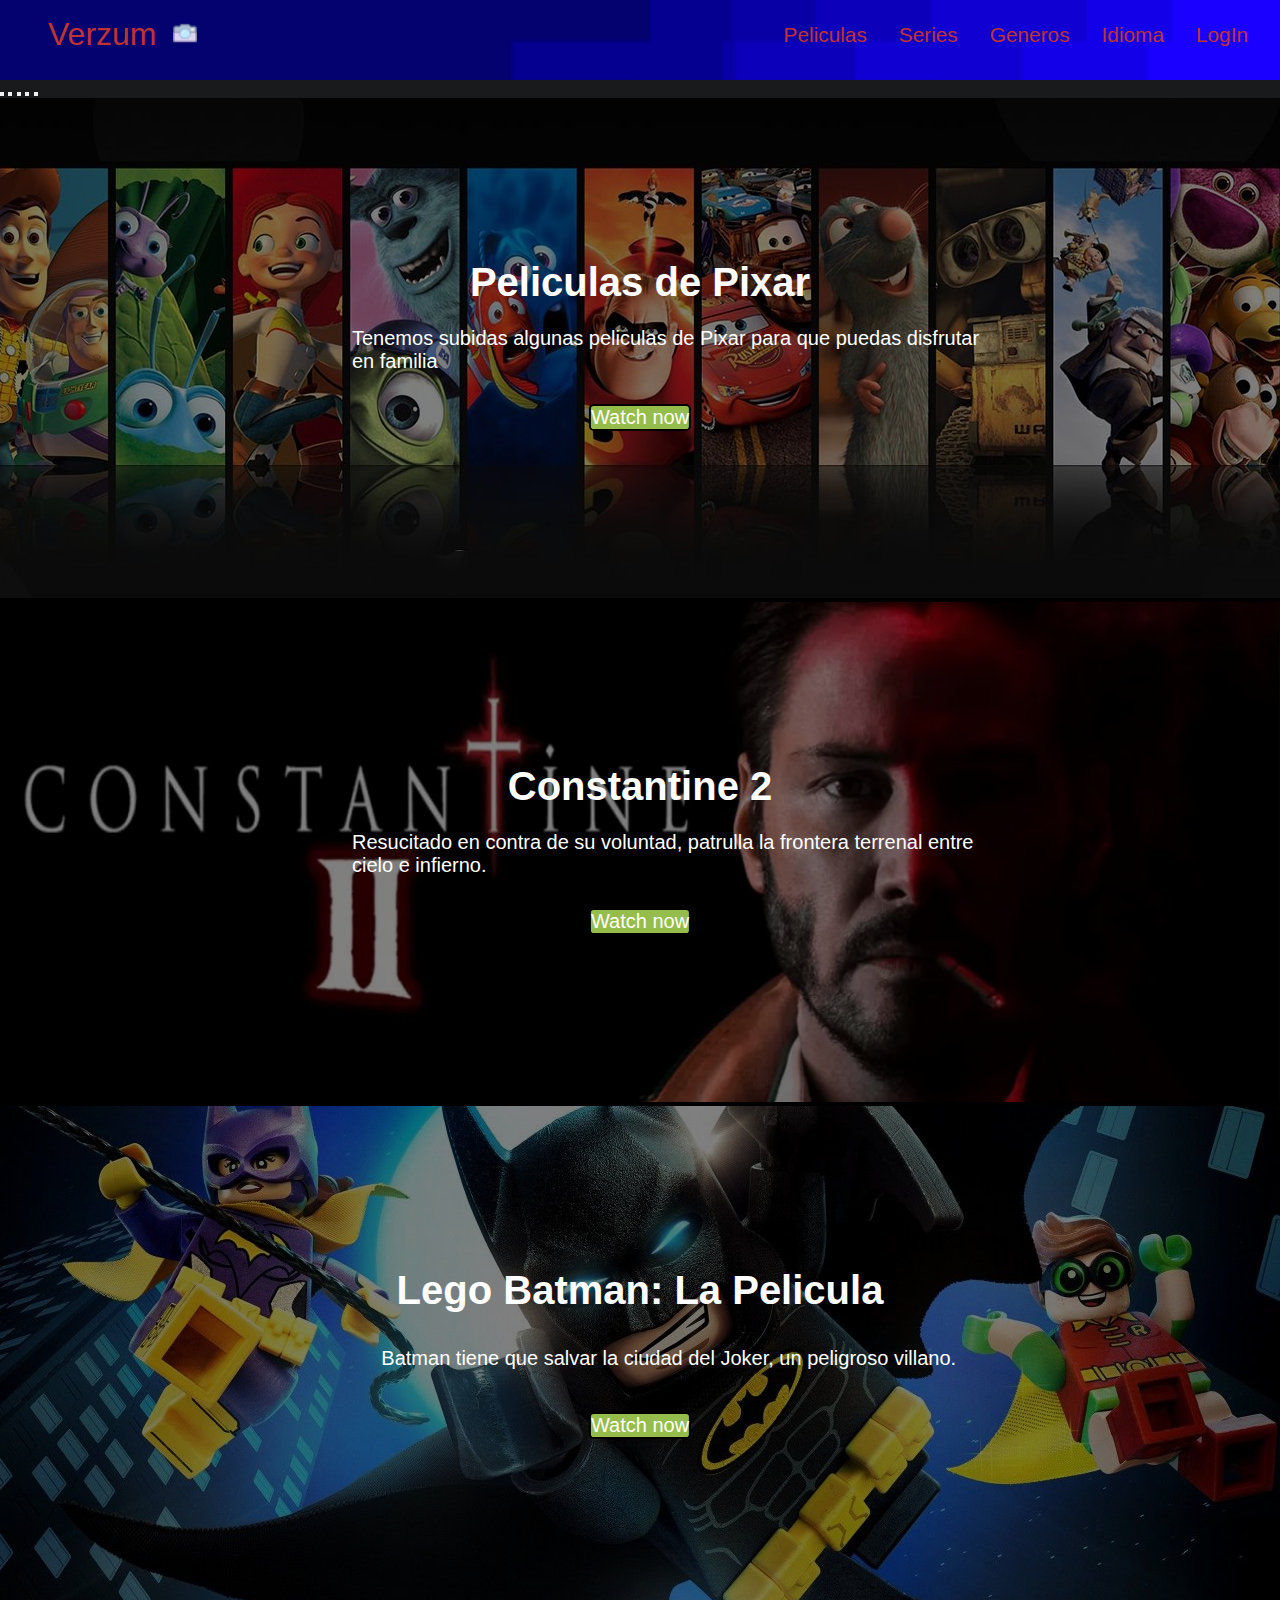
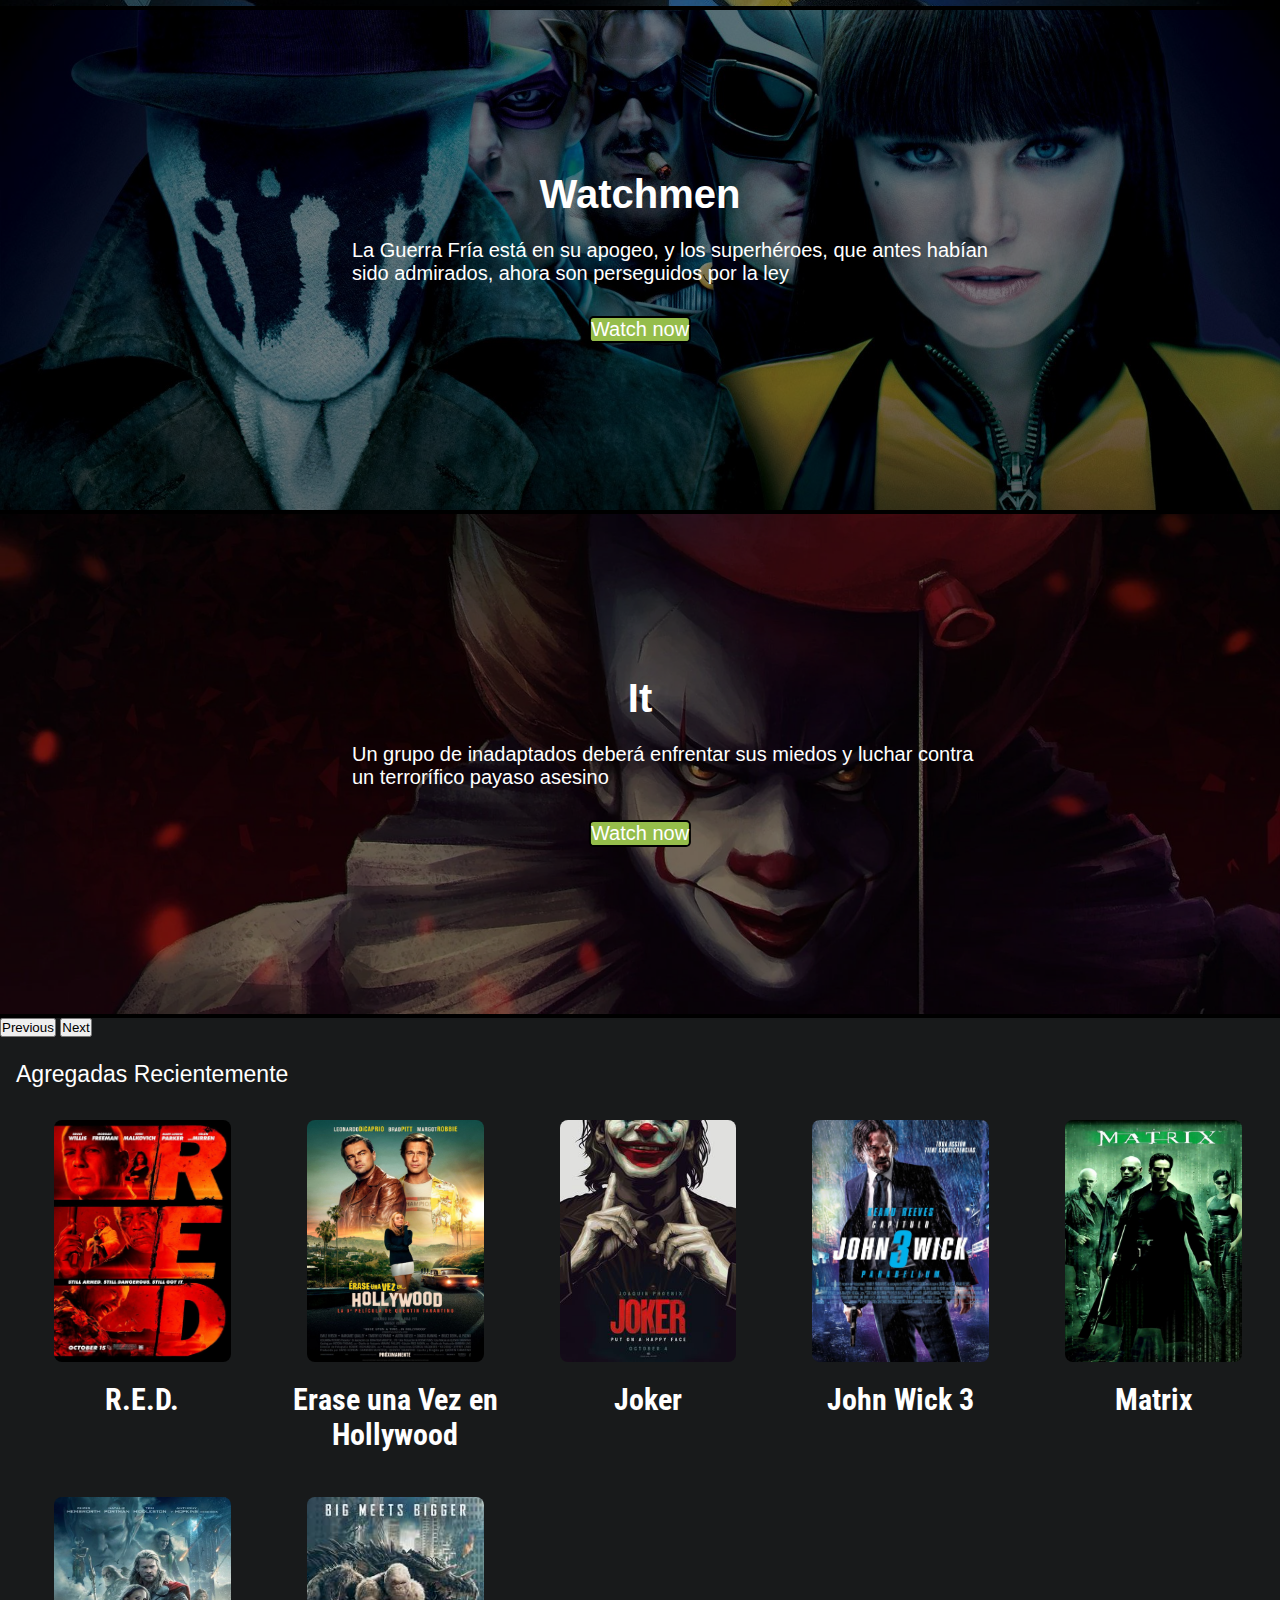
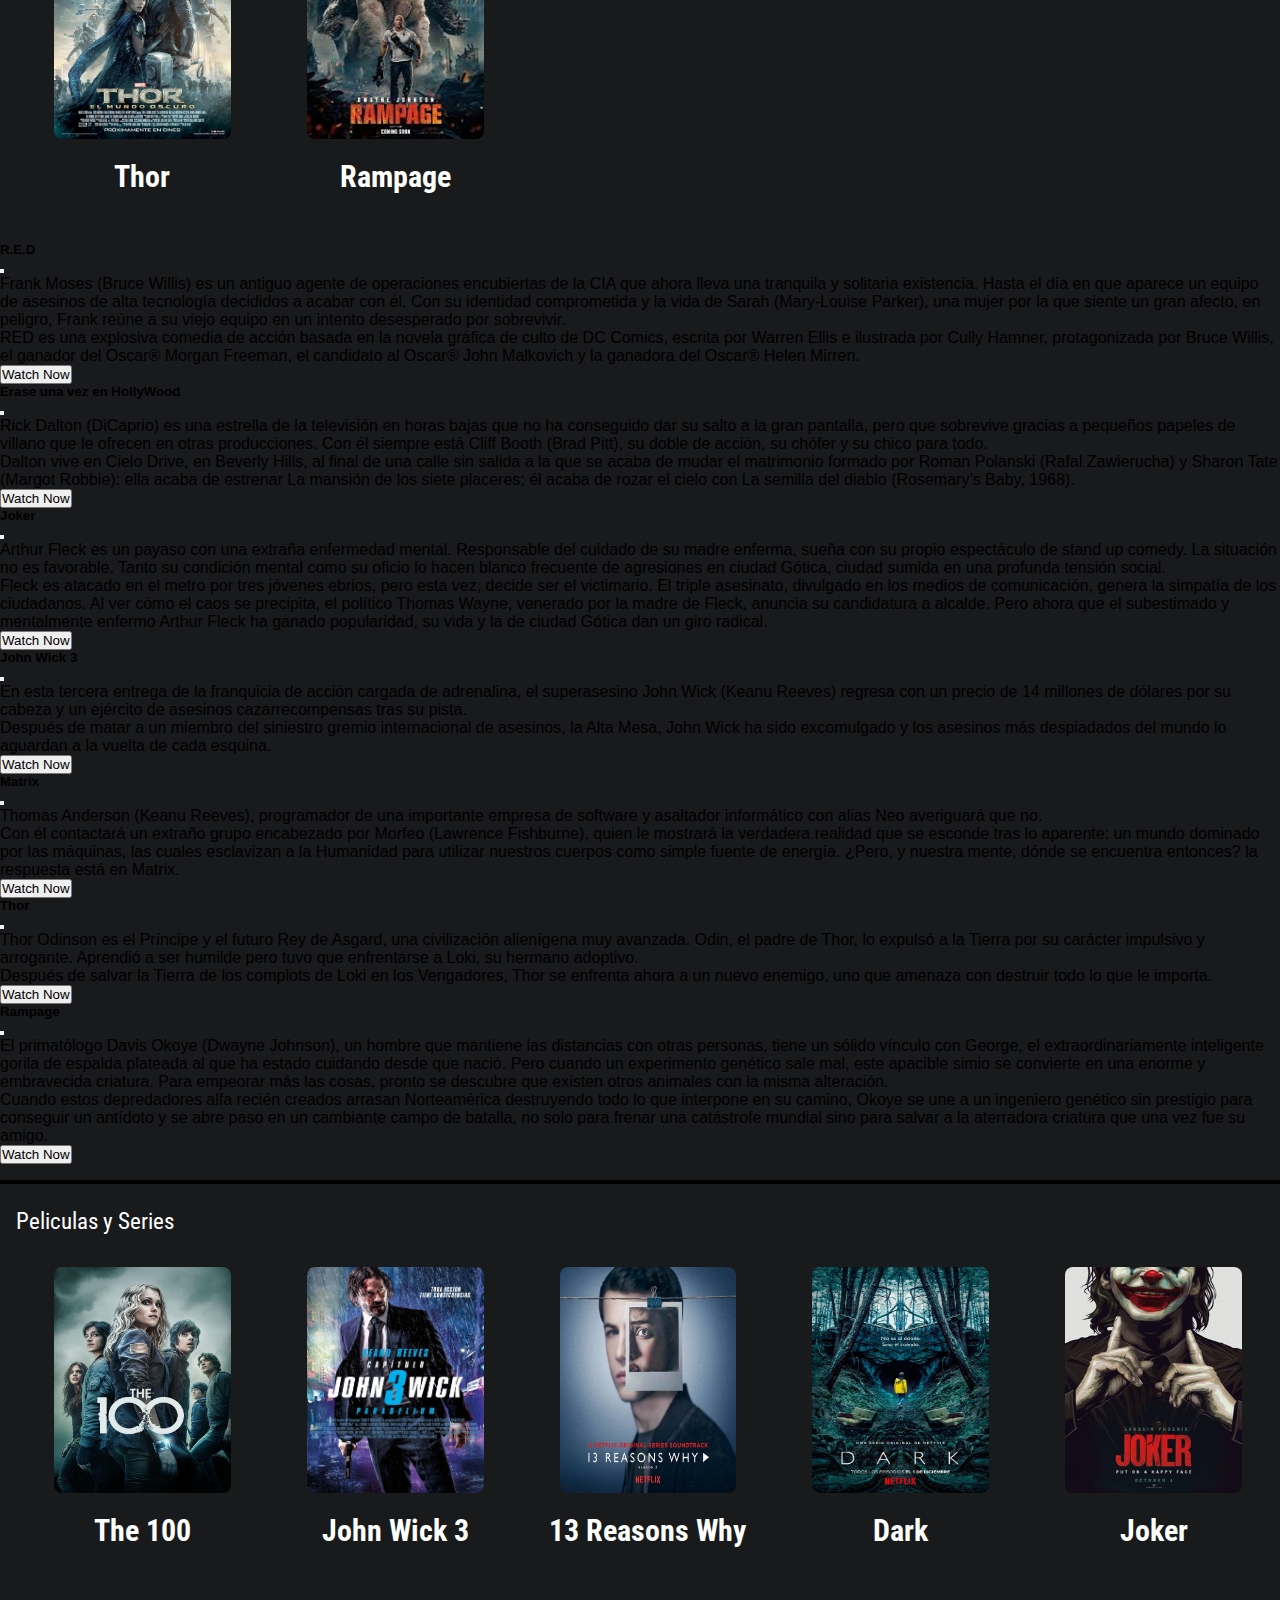
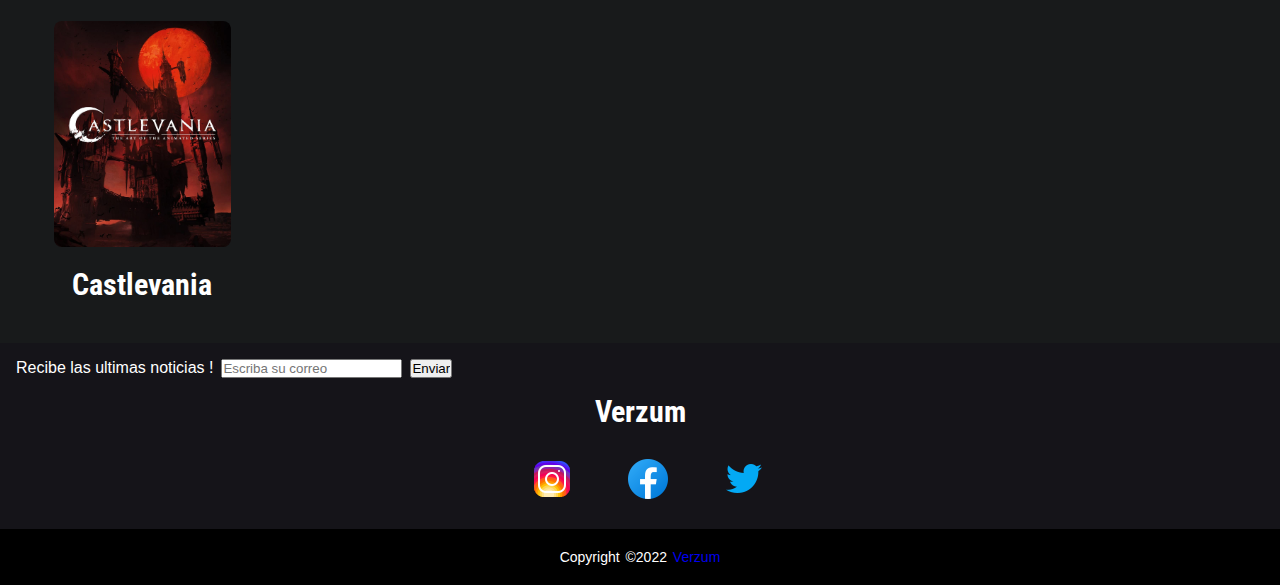
==== commit 93357e1b: "Agregando Scss" ====
--- a/Index.html
+++ b/Index.html
@@ -6,8 +6,8 @@
     <meta name="viewport" content="width=device-width, initial-scale=1.0">
     <link href="https://cdn.jsdelivr.net/npm/bootstrap@5.1.3/dist/css/bootstrap.min.css" rel="stylesheet" integrity="sha384-1BmE4kWBq78iYhFldvKuhfTAU6auU8tT94WrHftjDbrCEXSU1oBoqyl2QvZ6jIW3" crossorigin="anonymous">
     <link rel="preconnect" href="https://fonts.googleapis.com">
-<link rel="preconnect" href="https://fonts.gstatic.com" crossorigin>
-<link href="https://fonts.googleapis.com/css2?family=Roboto+Condensed:wght@700&display=swap" rel="stylesheet">
+    <link rel="preconnect" href="https://fonts.gstatic.com" crossorigin>
+    <link href="https://fonts.googleapis.com/css2?family=Roboto+Condensed:wght@700&display=swap" rel="stylesheet">
     <title>Verzum</title>
     <link rel="stylesheet" href="./Styles/style.css">
 </head>
@@ -25,7 +25,7 @@
                 <li class="navPag_item"><a href="./Pages/Series.html">Series</a></li>
                 <li class="navPag_item"><a href="./Pages/Generos.html">Generos</a></li>
                 <li class="navPag_item"><a href="./Pages/Idioma.html">Idioma</a></li>
-                <li class="navPag_item"><a href="./Pages/LogIn.html">Log In</a></li>
+                <li class="navPag_item"><a href="#">LogIn</a></li>
 
                 <li class="navPag_item menu__linea"><img src="./Imagenes/IconoMenu.png" alt=""> 
                             </li>
@@ -34,6 +34,7 @@
             </nav>
           </header>  
     <main>
+      <section>
         <div id="carouselExampleIndicators" class="carousel slide" data-bs-ride="carousel">
             <div class="carousel-indicators">
               <button type="button" data-bs-target="#carouselExampleIndicators" data-bs-slide-to="0" class="active" aria-current="true" aria-label="Slide 1"></button>
@@ -83,6 +84,7 @@
               <span class="visually-hidden">Next</span>
             </button>
           </div>
+        </section>
 <!-- 
         <section>
             <div class="estreno"> 
--- a/Styles/style.css
+++ b/Styles/style.css
@@ -1,855 +1,788 @@
-*{
-    margin: 0;
-    padding: 0;
-    box-sizing: border-box;
-    font-family: -apple-system, BlinkMacSystemFont, 'Segoe UI', Roboto, Oxygen, Ubuntu, Cantarell, 'Open Sans', 'Helvetica Neue', sans-serif;
-}
-
-body{
-    background-color: #181a1b;
-    
+* {
+  margin: 0;
+  padding: 0;
+  box-sizing: border-box;
+  font-family: -apple-system, BlinkMacSystemFont, 'Segoe UI', Roboto, Oxygen, Ubuntu, Cantarell, 'Open Sans', 'Helvetica Neue', sans-serif;
+}
+
+body {
+  background-color: #181a1b;
 }
 
 header {
-    width: 100%;
-    height: 80px;
-    background-image: url("../Imagenes/layered2.png");
-    background-repeat: no-repeat;
-    background-size: cover;
-
+  width: 100%;
+  height: 80px;
+  background-image: url("../Imagenes/layered2.png");
+  background-repeat: no-repeat;
+  background-size: cover;
 }
 
 .navPag {
-    display: flex;
-    position: relative;
-    margin: 0;
-    padding: 1rem 0;
-    justify-content: flex-end;
-    align-items: center;
-    color: white;
+  display: flex;
+  position: relative;
+  margin: 0;
+  padding: 1rem 0;
+  justify-content: flex-end;
+  align-items: center;
+  color: white;
 }
 
 .navPag_item {
-    list-style: none;
-    margin-right: 2rem;
-    font-size: 1.3rem;
-
-}
-
-.navPag_item:first-child{
-    margin-right: auto;
-    margin-left: 3rem;
-    font-size: 2rem;
-}
-.navPag_item a{
-    text-decoration: none;
-    color: rgb(190, 52, 52);
-}
-
-.navPag_item, a:hover{
-    color: green;
-}
-
-
-.navPag__img{
-    height: 1.5rem;
-    width: 1.5rem;
-}
-
-.navPag__img:hover{
-    opacity: 0.45;
-}
-
-.navPag__camera{
-    margin-left: 0.5rem;
-    width: 1.5rem;
-    height: 1.5rem;
-}
-/* ------------------ Menu responsive ------------------ */
-
-.menu__linea{
+  list-style: none;
+  margin-right: 2rem;
+  font-size: 1.3rem;
+}
+
+.navPag_item a {
+  text-decoration: none;
+  color: #be3434;
+}
+
+.navPag_item:first-child {
+  margin-right: auto;
+  margin-left: 3rem;
+  font-size: 2rem;
+}
+
+.navPag_item, .navPag_item a:hover {
+  color: green;
+}
+
+.navPag__img {
+  height: 1.5rem;
+  width: 1.5rem;
+}
+
+.navPag__img:hover {
+  opacity: 0.45;
+}
+
+.navPag__camera {
+  margin-left: 0.5rem;
+  width: 1.5rem;
+  height: 1.5rem;
+}
+
+.menu__linea {
+  display: none;
+  list-style: none;
+}
+
+.menu__linea img {
+  position: absolute;
+  transform: translate(-15%, -40%);
+  width: 2rem;
+  height: 2rem;
+}
+
+.estreno {
+  position: relative;
+  width: 100%;
+  min-height: 200px;
+  background-color: black;
+}
+
+.estreno img {
+  width: 100%;
+  height: 500px;
+  object-fit: cover;
+}
+
+.estreno h1 {
+  top: 50%;
+  left: 50%;
+  position: absolute;
+  transform: translate(-50%, -200%);
+  font-size: 40px;
+  color: white;
+}
+
+.estreno p {
+  top: 50%;
+  left: 50%;
+  position: absolute;
+  transform: translate(-45%, -50%);
+  font-size: 20px;
+  color: white;
+}
+
+.estreno a {
+  top: 50%;
+  left: 50%;
+  position: absolute;
+  transform: translate(-50%, 200%);
+  border: 2px solid black;
+  border-radius: 0.3rem;
+  background-color: #95bd4b;
+  color: #fff;
+  font-size: 20px;
+  text-decoration: none;
+}
+
+.estreno a:hover {
+  background-color: #166092;
+}
+
+.opacityImg {
+  opacity: 0.5;
+}
+
+.ultimas {
+  display: grid;
+  grid-template-columns: repeat(5, 1fr);
+  grid-template-rows: repeat(2, 1fr);
+  text-align: center;
+  margin-left: 1rem;
+  row-gap: 2rem;
+}
+
+.ultimas a {
+  text-decoration: none;
+}
+
+.ultimas h1 {
+  font-family: 'Roboto Condensed', sans-serif;
+  color: white;
+  font-size: 30px;
+  margin-top: 1rem;
+}
+
+.ultimas img {
+  width: 70%;
+  height: 70%;
+  border-radius: 0.5rem;
+  transform: scale(1);
+}
+
+.ultimas_titulo {
+  margin: 1.5rem 1rem;
+  margin-bottom: 2rem;
+  font-size: 23px;
+  color: white;
+}
+
+.ultimas_item:hover {
+  opacity: 0.5;
+}
+
+.ultimas_item:hover img {
+  animation: pulse 1.5s infinite;
+}
+
+.ultimas_item:hover h1 {
+  color: #55b955;
+}
+
+@keyframes pulse {
+  0% {
+    transform: scale(0.95);
+    box-shadow: 0 0 0 0 rgba(0, 0, 0, 0.7);
+  }
+  70% {
+    transform: scale(1.1);
+    box-shadow: 0 0 0 10px rgba(0, 0, 0, 0);
+  }
+  100% {
+    transform: scale(0.95);
+    box-shadow: 0 0 0 0 rgba(0, 0, 0, 0);
+  }
+}
+
+.sectionPelis {
+  margin-top: 1rem;
+  border-style: solid none none none;
+  border-color: #000;
+  border-width: .3rem;
+}
+
+.pelisyseries {
+  display: grid;
+  grid-template-columns: repeat(5, 1fr);
+  grid-template-rows: repeat(2, 1fr);
+  text-align: center;
+  margin-left: 1rem;
+  row-gap: 2rem;
+}
+
+.pelisyseries h1 {
+  font-family: 'Roboto Condensed', sans-serif;
+  color: white;
+  font-size: 30px;
+  margin-top: 1rem;
+}
+
+.pelisyseries img {
+  width: 70%;
+  height: 70%;
+  border-radius: 0.5rem;
+  transform: scale(1);
+}
+
+.pelisyseries_titulo {
+  margin: 1.5rem 1rem;
+  margin-bottom: 2rem;
+  font-size: 23px;
+  font-family: 'Roboto Condensed', sans-serif;
+  color: white;
+}
+
+.pelisyseries_item:hover {
+  opacity: 0.5;
+}
+
+.pelisyseries_item:hover img {
+  animation: pulse 1.5s infinite;
+}
+
+.pelisyseries_item:hover h1 {
+  color: #55b955;
+}
+
+/*-------------------- FOOTER ---------------------  */
+footer {
+  padding-top: 1rem;
+  background-color: #151419;
+  min-height: 150px;
+}
+
+footer h1 {
+  font-family: 'Roboto Condensed', sans-serif;
+  text-align: center;
+  color: white;
+  font-size: 30px;
+  margin-top: 1rem;
+}
+
+.footer_img {
+  width: 4rem;
+  height: 3rem;
+}
+
+.footer_fondo {
+  background: #000;
+  width: 100%;
+  padding: 20px;
+  padding-bottom: 20px;
+  text-align: center;
+}
+
+.footer_fondo p {
+  float: center;
+  font-size: 14px;
+  word-spacing: 2px;
+  color: white;
+}
+
+.footer_fondo a {
+  text-decoration: none;
+}
+
+.footer_noticias {
+  display: flex;
+  justify-content: flex-start;
+  gap: 0.5rem;
+}
+
+.footer_noticias p {
+  margin-left: 1rem;
+  color: white;
+}
+
+.footerPrincipal {
+  display: flex;
+  margin-left: 2rem;
+  justify-content: center;
+  height: 100px;
+  align-items: center;
+  gap: 2rem;
+}
+
+.section__botonera {
+  background-image: url("../ImagenesPeliculas/PoligonosAzules.svg");
+  background-size: cover;
+}
+
+.peliculas__main {
+  width: 100%;
+  min-height: 200px;
+}
+
+.peliculas__titulo {
+  padding-top: 1rem;
+  padding-left: 1.5rem;
+  color: white;
+  font-family: 'Roboto Condensed', sans-serif;
+  font-size: 25px;
+}
+
+.peliculas__nombre {
+  display: grid;
+  grid-template-columns: repeat(5, 1fr);
+  grid-template-rows: repeat(2, 1fr);
+  text-align: center;
+  margin-left: 1rem;
+  margin-top: 2rem;
+  row-gap: 2rem;
+  border-style: solid none none none;
+  border-color: #303436;
+  padding-top: 2rem;
+  padding-bottom: 2rem;
+}
+
+.peliculas__nombre h1 {
+  font-family: 'Roboto Condensed', sans-serif;
+  color: white;
+  font-size: 25px;
+  margin-top: 1rem;
+}
+
+.peliculas__nombre img {
+  width: 80%;
+  height: 80%;
+  border-radius: 0.5rem;
+}
+
+.peliculasnombre__item {
+  width: 80%;
+}
+
+.peliculasnombre__item:hover {
+  opacity: 0.5;
+}
+
+.peliculasnombre__item:hover img {
+  animation: pulse 1.5s infinite;
+}
+
+.peliculasnombre__item:hover h1 {
+  color: cyan;
+}
+
+.botonera {
+  display: grid;
+  margin-top: 2rem;
+  width: 100%;
+  grid-template-columns: repeat(13, 1fr);
+  grid-template-rows: repeat(2, 1fr);
+  row-gap: 0.5rem;
+  text-align: center;
+}
+
+.botonera__item {
+  text-align: center;
+}
+
+.botonera__item img {
+  background-color: #b276da;
+  border-radius: 1rem;
+  width: 50%;
+}
+
+.botonera__item:hover {
+  opacity: 0.7;
+}
+
+.fondoMain {
+  background-image: url("../ImagenesSeries/PoligonosNaranja.svg");
+  background-size: cover;
+  background-repeat: no-repeat;
+}
+
+.series__main {
+  border-style: solid none none none;
+  border-color: #303436;
+  margin-top: 2rem;
+  padding-top: 1rem;
+  width: 100%;
+  min-height: 200px;
+}
+
+.series__titulo {
+  padding-top: 1rem;
+  padding-left: 1.5rem;
+  color: white;
+  font-family: 'Roboto Condensed', sans-serif;
+  font-size: 25px;
+}
+
+.series__nombre {
+  display: grid;
+  grid-template-columns: repeat(5, 1fr);
+  grid-template-rows: repeat(2, 1fr);
+  text-align: center;
+  margin-top: 2rem;
+  margin-left: 1rem;
+  row-gap: 2rem;
+}
+
+.series__nombre h1 {
+  font-family: 'Roboto Condensed', sans-serif;
+  color: white;
+  font-size: 25px;
+  margin-top: 1rem;
+}
+
+.series__nombre img {
+  width: 80%;
+  height: 80%;
+  border-radius: 0.5rem;
+}
+
+.seriesNombre__item {
+  width: 80%;
+}
+
+.seriesNombre__item:hover {
+  opacity: 0.5;
+}
+
+.seriesNombre__item:hover img {
+  animation: pulse 1.5s infinite;
+}
+
+.seriesNombre__item:hover h1 {
+  color: #eeff04;
+}
+
+.botoneraSeries__item {
+  text-align: center;
+}
+
+.botoneraSeries__item img {
+  background-color: #b97612;
+  border-radius: 1rem;
+  width: 50%;
+}
+
+.botoneraSeries__item:hover {
+  opacity: 0.7;
+}
+
+.ultimasAgregadas {
+  display: grid;
+  grid-template-columns: repeat(5, 1fr);
+  grid-template-rows: repeat(1, 1fr);
+  text-align: center;
+  margin-left: 1rem;
+  margin-bottom: 6rem;
+  row-gap: 2rem;
+}
+
+.ultimasAgregadas h1 {
+  font-family: 'Roboto Condensed', sans-serif;
+  color: white;
+  font-size: 25px;
+  margin-top: 1rem;
+}
+
+.ultimasAgregadas h3 {
+  color: white;
+}
+
+.ultimasAgregadas img {
+  width: 80%;
+  height: 80%;
+  border-radius: 0.5rem;
+}
+
+.ultimasAgregadas__item {
+  width: 80%;
+}
+
+.ultimasAgregadas__item:hover {
+  opacity: 0.5;
+}
+
+.ultimasAgregadas__item:hover img {
+  animation: pulse 1.5s infinite;
+}
+
+.ultimasAgregadas__item:hover h1, .ultimasAgregadas__item:hover h3 {
+  color: #eeff04;
+}
+
+.ultimasAgregadas_titulo {
+  padding-top: 1rem;
+  margin-left: 1.5rem;
+  margin-bottom: 2rem;
+  font-size: 23px;
+  font-family: 'Roboto Condensed', sans-serif;
+  color: white;
+}
+
+.mainGeneros {
+  background-image: url(../ImagenesGeneros/FondoGeneros.svg);
+  background-size: cover;
+  background-repeat: no-repeat;
+  min-height: 800px;
+}
+
+.genderTypeBox {
+  display: grid;
+  grid-template-columns: repeat(5, 1fr);
+  grid-template-rows: repeat(2, 1fr);
+  text-align: center;
+  margin-left: 1rem;
+  margin-top: 2rem;
+  row-gap: 2rem;
+  border-style: solid none none none;
+  border-color: white;
+  /* cambiar a gradiente */
+  padding-top: 2rem;
+  padding-bottom: 1rem;
+}
+
+.genderTypeBox img {
+  width: 80%;
+  height: 80%;
+  border-radius: 0.5rem;
+}
+
+.genderTypeBox__item {
+  width: 80%;
+}
+
+.genderTypeBox__item h1 {
+  color: white;
+  font-size: 25px;
+  margin-top: 1rem;
+}
+
+.genderTypeBox__item:hover {
+  opacity: 0.5;
+}
+
+.genderTypeBox__item:hover img {
+  animation: pulse 1.5s infinite;
+}
+
+.genderTypeBox__item:hover h1 {
+  color: #2bcf4f;
+}
+
+.gender__titulo {
+  padding-top: 1rem;
+  padding-left: 1.5rem;
+  color: white;
+  font-family: 'Roboto Condensed', sans-serif;
+  font-size: 25px;
+}
+
+.gender__main {
+  width: 100%;
+  min-height: 200px;
+}
+
+.genderMenu {
+  display: grid;
+  grid-template-columns: repeat(6, 1fr);
+  grid-template-rows: repeat(3, 1fr);
+  row-gap: 1rem;
+  text-align: center;
+  margin-top: 2rem;
+  width: 100%;
+}
+
+.genderMenu__item {
+  width: 80%;
+  font-size: 18px;
+  border-style: solid;
+  border-radius: 1rem;
+  border-color: rgba(9, 133, 96, 0.2);
+  background-color: #000;
+}
+
+.genderMenu__item a {
+  text-decoration: none;
+  color: white;
+}
+
+.genderMenu__item a:hover {
+  color: #24e21e;
+}
+
+.language__main {
+  background-image: url(../ImagenesIdioma/FondoRojo.svg);
+  background-size: cover;
+  background-repeat: no-repeat;
+  min-height: 800px;
+}
+
+.languageTypeBox {
+  display: grid;
+  grid-template-columns: repeat(5, 1fr);
+  grid-template-rows: repeat(2, 1fr);
+  text-align: center;
+  margin-left: 1rem;
+  row-gap: 2rem;
+  border-style: solid none none none;
+  border-color: #303436;
+  /* cambiar a gradiente */
+  padding-top: 3rem;
+  padding-bottom: 1rem;
+}
+
+.languageTypeBox img {
+  width: 80%;
+  height: 80%;
+  border-radius: 0.5rem;
+}
+
+.languageTypeBox__item {
+  width: 80%;
+}
+
+.languageTypeBox__item h1 {
+  color: white;
+  font-size: 25px;
+  margin-top: 1rem;
+}
+
+.languageTypeBox__item:hover {
+  opacity: 0.5;
+}
+
+.languageTypeBox__item:hover img {
+  animation: pulse 1.5s infinite;
+}
+
+.languageTypeBox__item:hover h1 {
+  color: #cf10f5;
+}
+
+.languageContainer {
+  width: 100%;
+  min-height: 200px;
+}
+
+.languageContainer2 {
+  width: 100%;
+  min-height: 160px;
+  padding-bottom: 1rem;
+}
+
+.language__titulo {
+  padding-top: 1rem;
+  padding-left: 1.5rem;
+  color: white;
+  font-family: 'Roboto Condensed', sans-serif;
+  font-size: 25px;
+}
+
+.language__titulo2 {
+  padding-top: 1rem;
+  padding-left: 1.5rem;
+  margin-top: 1rem;
+  color: white;
+  font-family: 'Roboto Condensed', sans-serif;
+  font-size: 25px;
+}
+
+.languageMenu {
+  display: grid;
+  padding-left: 1rem;
+  margin-top: 2rem;
+  width: 100%;
+  grid-template-columns: repeat(6, 1fr);
+  grid-template-rows: repeat(1, 1fr);
+  row-gap: 1rem;
+  text-align: center;
+}
+
+.languageMenu__item {
+  width: 80%;
+  font-size: 18px;
+  border-style: solid;
+  border-radius: 1rem;
+  border-color: rgba(194, 12, 185, 0.61);
+  background-color: #000;
+}
+
+.languageMenu__item a {
+  text-decoration: none;
+  color: white;
+}
+
+.languageMenu__item a:hover {
+  color: #f00df0;
+}
+
+/* `sm` applies to x-small devices (portrait phones, less than 576px)*/
+@media (max-width: 575.98px) {
+  .navPag li + li {
     display: none;
-    list-style: none;
-}
-
-.menu__linea img{
-    position: absolute;
-    transform: translate(-15%,-40%);
-    width: 2rem;
-    height: 2rem;
-}
-
-
-
-
-.estreno{
-    position: relative;
-    width: 100%;
-    min-height: 200px;
-    background-color: rgb(0, 00, 0);
-}
-
-.estreno img{
-    width: 100%;
-    height: 500px;
-    object-fit: cover;
-}
-
-
-.estreno h1{
-    top: 50%;
-    left: 50%;
-    position: absolute;
-    transform: translate(-50%,-200%);
-    font-size: 40px;
-    color: white;
-}
-
-.estreno p {
-    top: 50%;
-    left: 50%;
-    position: absolute;
-    transform: translate(-45%,-50%);
-    font-size: 20px;
-    color: white;
-}
-
-.estreno a{
-    top: 50%;
-    left: 50%;
-    position: absolute;
-    transform: translate(-50%,200%);
-    border:2px solid black;
-    border-radius: 0.3rem;
-    background-color: #95bd4b;
-    color: #fff;
-    font-size: 20px;
-    text-decoration: none;
-}
-
-.estreno a:hover{
-    background-color: rgb(22, 96, 146);
-}
-
-.ultimas{
-    display: grid;
-    grid-template-columns: repeat(5, 1fr);
-    grid-template-rows: repeat(2, 1fr);
+  }
+  .navPag li:last-child {
+    display: block;
+  }
+  .estreno img {
+    height: 400px;
+  }
+  .carousel-inner h1 {
+    font-size: medium;
+    padding-bottom: 3rem;
+  }
+  .carousel-inner p {
+    font-size: small;
+    padding-bottom: 2rem;
+  }
+  .ultimas {
+    grid-template-columns: 1fr;
     text-align: center;
     margin-left: 1rem;
-    row-gap: 2rem;
-}
-.ultimas a{
-    text-decoration: none;
-}
-
-.ultimas h1{
-    font-family:'Roboto Condensed', sans-serif;
-    color: white;
-    font-size: 30px;
-    margin-top: 1rem;
-}
-.ultimas_item:hover{
-    opacity: 0.5;
-}
-
-.ultimas_item:hover img{
-    animation: pulse 1.5s infinite;
-}
-
-.ultimas_item:hover h1{
-    color: rgb(85, 185, 85);
-}
-
-.ultimas img{
-    width: 70%;
-    height: 70%;
-    border-radius: 0.5rem;
-    transform: scale(1);
-	
-}
-
-@keyframes pulse {
-	0% {
-		transform: scale(0.95);
-		box-shadow: 0 0 0 0 rgba(0, 0, 0, 0.7);
-	}
-
-	70% {
-		transform: scale(1.1);
-		box-shadow: 0 0 0 10px rgba(0, 0, 0, 0);
-	}
-
-	100% {
-		transform: scale(0.95);
-		box-shadow: 0 0 0 0 rgba(0, 0, 0, 0);
-	}
-}
-
-.ultimas_titulo{
-    margin: 1.5rem 1rem;
-    margin-bottom: 2rem;
-    font-size: 23px;
-    color: white;
-}
-
-/* --------------- Modals ------------------- */
-
-.opacityImg{
-    opacity: 0.5; 
-}
-    
-.pelisyseries{
-    display: grid;
-    grid-template-columns: repeat(5, 1fr);
-    grid-template-rows: repeat(2, 1fr);
+    row-gap: 0.5rem;
+  }
+  .pelisyseries, .peliculas__nombre, .series__nombre, .ultimasAgregadas, .genderTypeBox, .languageTypeBox {
+    grid-template-columns: 1fr;
+    row-gap: 0.5rem;
+  }
+  .ultimas img, .pelisyseries img, .peliculas__nombre img, .ultimasAgregadas img, .genderTypeBox img, .languageTypeBox img {
+    width: 90%;
+    height: 100%;
+    object-fit: contain;
+    padding-right: 0.5rem;
+    border-radius: 1rem;
+  }
+  .ultimas h1, .pelisyseries h1, .peliculas__nombre h1, .ultimasAgregadas h1, .ultimasAgregadas h3, .series__nombre h1, .genderTypeBox h1, .languageTypeBox h1 {
+    display: none;
+  }
+  .ultimas_titulo, .pelisyseries_titulo, .peliculas__titulo, .series__titulo, .language__titulo, .language__titulo2 {
     text-align: center;
-    margin-left: 1rem;
-    row-gap: 2rem;
-}
-.pelisyseries h1{
-    font-family:'Roboto Condensed', sans-serif;
-    color: white;
-    font-size: 30px;
-    margin-top: 1rem;
-}
-.pelisyseries_item:hover{
-    opacity: 0.5;
-}
-
-.pelisyseries_item:hover img{
-    animation: pulse 1.5s infinite;
-}
-
-.pelisyseries_item:hover h1{
-    color: rgb(85, 185, 85);
-}
-
-.pelisyseries img{
-    width: 70%;
-    height: 70%;
-    border-radius: 0.5rem;
-    transform: scale(1);
-}
-
-.sectionPelis{
-    margin-top: 1rem;
-    border-style: solid none none none;
-    border-color: #000;
-    border-width: .3rem;
-}
-
-.pelisyseries_titulo{
-    margin: 1.5rem 1rem;
-    margin-bottom: 2rem;
-    font-size: 23px;
-    font-family:'Roboto Condensed', sans-serif;
-    color: white;
-}
-
-
-/*-------------------- FOOTER ---------------------  */
-
-
-footer{
+  }
+  .ultimasAgregadas_titulo {
+    font-size: 15px;
+    text-align: center;
+  }
+  .genderMenu {
+    grid-template-columns: repeat(3, 1fr);
+  }
+  .languageMenu {
+    grid-template-columns: repeat(3, 1fr);
+  }
+  .footer_noticias p {
     padding-top: 1rem;
-    background-color: #151419;
-    min-height: 150px;
-}
-footer h1{
-    font-family:'Roboto Condensed', sans-serif;
-    text-align: center;
-    color: white;
-    font-size: 30px;
-    margin-top: 1rem;
-}
-
-.footerPrincipal{
-    display: flex;
-    margin-left: 2rem;
-    justify-content: center;
-    height: 100px;
-    align-items: center;
-    gap: 2rem;
-}
-
-
-.footer_img{
-    width: 4rem;
-    height: 3rem;
-}
-
-.footer_fondo{
-    background: #000;
-    width: 100%;
-    padding: 20px;
-    padding-bottom: 20px;
-    text-align: center;
-}
-
-.footer_fondo p{
-    float: center;
-    font-size: 14px;
-    word-spacing: 2px;
-    color: white;
-}
-
-.footer_fondo a{
-    text-decoration: none;
-}
-.footer_noticias{
-    display: flex;
-    justify-content: flex-start;
-    gap: 0.5rem;
-}
-.footer_noticias p{
-    margin-left: 1rem;
-    color: white;
-}
-
+    text-align: left;
+    font-size: 16px;
+  }
+  .footer_noticias input {
+    margin-top: 0.5rem;
+    height: 4rem;
+    margin-right: 0.5rem;
+  }
+  .footer_noticias > input:first-of-type {
+    margin-top: 1.5rem;
+    width: 50%;
+    height: 100%;
+  }
+}
+
+/* `md` applies to small devices (landscape phones, less than 768px)*/
+/* `lg` applies to medium devices (tablets, less than 992px)*/
+/* `xl` applies to large devices (desktops, less than 1200px)*/
+/* `xxl` applies to x-large devices (large desktops, less than 1400px)*/
 /* ---------------- Pagina Peliculas ---------------- */
-
-.peliculas__main{
-    width: 100%;
-    min-height: 200px;
-}
-.peliculas__titulo{
-    padding-top: 1rem;
-    padding-left: 1.5rem;
-    color: white;
-    font-family:'Roboto Condensed', sans-serif;
-    font-size: 25px;
-}
-
-.section__botonera{
-    background-image: url("../ImagenesPeliculas/PoligonosAzules.svg");
-    background-size: cover;
-}
-
-.botonera{
-    display: grid;
-    margin-top: 2rem;
-    width: 100%;
-    grid-template-columns: repeat(13, 1fr);
-    grid-template-rows: repeat(2,1fr);
-    row-gap: 0.5rem;
-    text-align: center;
-}
-
-.botonera__item{
-    text-align: center;
-    /* border-style: solid; */
-}
-
-.botonera__item img{
-    background-color: rgb(178, 118, 218);
-    border-radius: 1rem;
-    width: 50%;
-}
-.botonera__item:hover{
-    opacity: 0.7;
-}
-
-/* Aca lo que quiero lograr es que ordenen segun la tecla que se apreta */
-
-.peliculas__nombre{
-    display: grid;
-    grid-template-columns: repeat(5, 1fr);
-    grid-template-rows: repeat(2, 1fr);
-    text-align: center;
-    margin-left: 1rem;
-    margin-top: 2rem;
-    row-gap: 2rem;
-    border-style: solid none none none;
-    border-color: #303436;
-    padding-top: 2rem;
-    padding-bottom: 2rem;
-
-}
-.peliculas__nombre h1{
-    font-family:'Roboto Condensed', sans-serif;
-    color: white;
-    font-size: 25px;
-    margin-top: 1rem;
-}
-
-.peliculasnombre__item{
-    width: 80%;
-}
-
-.peliculasnombre__item:hover img{
-    animation: pulse 1.5s infinite;
-}
-
-.peliculasnombre__item:hover{
-    opacity: 0.5;
-
-}
-.peliculasnombre__item:hover h1{
-    color: rgb(0, 255, 255);
-}
-
-.peliculas__nombre img{
-    width: 80%;
-    height: 80%;
-    border-radius: 0.5rem;
-}
-
 /* ---------------- Pagina Series ---------------- */
-
-
-.fondoMain{
-    background-image: url("../ImagenesSeries/PoligonosNaranja.svg");
-    background-size: cover;
-    background-repeat: no-repeat;
-}
-
-
-.series__main{
-    border-style: solid none none none;
-    border-color: #303436;
-    margin-top: 2rem;
-    padding-top: 1rem;
-    width: 100%;
-    min-height: 200px;
-}
-.series__titulo{
-    padding-top: 1rem;
-    padding-left: 1.5rem;
-    color: white;
-    font-family:'Roboto Condensed', sans-serif;
-    font-size: 25px;
-}
-
-.botoneraSeries__item{
-    text-align: center;
-    /* border-style: solid; */
-}
-
-.botoneraSeries__item img{
-    background-color: rgb(185, 118, 18);
-    border-radius: 1rem;
-    width: 50%;
-}
-
-.botoneraSeries__item:hover{
-    opacity: 0.7;
-}
-
-.series__nombre{
-    display: grid;
-    grid-template-columns: repeat(5, 1fr);
-    grid-template-rows: repeat(2, 1fr);
-    text-align: center;
-    margin-top: 2rem;
-    margin-left: 1rem;
-    row-gap: 2rem;
-}
-.series__nombre h1{
-    font-family:'Roboto Condensed', sans-serif;
-    color: white;
-    font-size: 25px;
-    margin-top: 1rem;
-}
-.series__nombre img{
-    width: 80%;
-    height: 80%;
-    border-radius: 0.5rem;
-}
-
-.seriesNombre__item{
-    width: 80%;
-}
-
-.seriesNombre__item:hover img{
-    animation: pulse 1.5s infinite;
-}
-.seriesNombre__item:hover{
-    opacity: 0.5;
-
-}
-.seriesNombre__item:hover h1{
-    color: rgb(238, 255, 4);
-}
-
-
-
-.ultimasAgregadas{
-    display: grid;
-    grid-template-columns: repeat(5, 1fr);
-    grid-template-rows: repeat(1, 1fr);
-    text-align: center;
-    margin-left: 1rem;
-    margin-bottom: 6rem;
-    row-gap: 2rem;
-
-}
-.ultimasAgregadas h1{
-    font-family:'Roboto Condensed', sans-serif;
-    color: white;
-    font-size: 25px;
-    margin-top: 1rem;
-}
-.ultimasAgregadas h3{
-    color: white;
-}
-
-.ultimasAgregadas__item{
-    width: 80%;
-}
-
-.ultimasAgregadas__item:hover img{
-    animation: pulse 1.5s infinite;
-}
-
-.ultimasAgregadas__item:hover{
-    opacity: 0.5;
-
-}
-.ultimasAgregadas__item:hover h1,.ultimasAgregadas__item:hover h3 {
-    color: rgb(238, 255, 4);
-}
-
-
-
-.ultimasAgregadas img{
-    width: 80%;
-    height: 80%;
-    border-radius: 0.5rem;
-}
-
-
-.ultimasAgregadas_titulo{
-    padding-top: 1rem;
-    margin-left: 1.5rem;
-    margin-bottom: 2rem;
-    font-size: 23px;
-    font-family:'Roboto Condensed', sans-serif;
-    color: white;
-}
-
-
-
 /* --------------------------- Generos --------------------------- */
-
-.mainGeneros{
-    background-image: url(../ImagenesGeneros/FondoGeneros.svg);
-    background-size: cover;
-    background-repeat: no-repeat;
-    min-height: 800px;
-}
-
-.gender__titulo{
-    padding-top: 1rem;
-    padding-left: 1.5rem;
-    color: white;
-    font-family:'Roboto Condensed', sans-serif;
-    font-size: 25px;
-}
-
-.gender__main{
-    width: 100%;
-    min-height: 200px;
-}
-
-.genderMenu{
-    margin-top: 2rem;
-    width: 100%;
-    display: grid;
-    grid-template-columns: repeat(6, 1fr);
-    grid-template-rows: repeat(3,1fr);
-    row-gap: 1rem;
-    text-align: center;
-    
-}
-
-.genderMenu__item{
-    width: 80%;
-    font-size: 18px;
-    border-style: solid;
-    border-radius: 1rem;
-    border-color: rgba(9, 133, 96, 0.2);
-    background-color: #000;
-}
-.genderMenu__item a{
-    text-decoration: none;
-    color: white;
-    
-}
-.genderMenu__item a:hover{
-    color: #24e21e;
-}
-
-.genderTypeBox{
-        display: grid;
-        grid-template-columns: repeat(5, 1fr);
-        grid-template-rows: repeat(2, 1fr);
-        text-align: center;
-        margin-left: 1rem;
-        margin-top: 2rem;
-        row-gap: 2rem;
-        border-style: solid none none none;
-        border-color: white;    /* cambiar a gradiente */
-        padding-top: 2rem;
-        padding-bottom: 1rem;
- 
-          
-}
-
-.genderTypeBox__item{
-    width: 80%;
-}
-
-.genderTypeBox__item h1{
-    color: white;
-    font-size: 25px;
-    margin-top: 1rem;
-}
-
-.genderTypeBox__item:hover{
-    opacity: 0.5;
-}
-
-.genderTypeBox__item:hover img{
-    animation: pulse 1.5s infinite;
-}
-
-.genderTypeBox__item:hover h1{
-    color: rgb(43, 207, 79);
-}
-
-.genderTypeBox img{
-    width: 80%;
-    height: 80%;
-    border-radius: 0.5rem;
-}
-
-
 /* --------------------------- Idioma --------------------------- */
-
-.language__main{
-    background-image: url(../ImagenesIdioma/FondoRojo.svg);
-    background-size: cover;
-    background-repeat: no-repeat;
-    min-height: 800px;
-}
-
-.languageContainer{
-    width: 100%;
-    min-height: 200px;
-}
-
-.languageContainer2{
-    width: 100%;
-    min-height: 160px;
-    padding-bottom: 1rem;
-}
-
-.language__titulo{
-    padding-top: 1rem;
-    padding-left: 1.5rem;
-    color: white;
-    font-family:'Roboto Condensed', sans-serif;
-    font-size: 25px;
-}
-
-.language__titulo2{
-    padding-top: 1rem;
-    padding-left: 1.5rem;
-    margin-top: 1rem;
-    color: white;
-    font-family:'Roboto Condensed', sans-serif;
-    font-size: 25px;
-
-}
-
-.languageMenu{
-    display: grid;
-    padding-left: 1rem;
-    margin-top: 2rem;
-    width: 100%;
-    grid-template-columns: repeat(6, 1fr);
-    grid-template-rows: repeat(1,1fr);
-    row-gap: 1rem;
-    text-align: center;
-    
-}
-
-
-.languageMenu__item{
-    width: 80%;
-    font-size: 18px;
-    border-style: solid;
-    border-radius: 1rem;
-    border-color: rgba(194, 12, 185, 0.61);
-    background-color: #000;
-}
-
-.languageMenu__item a{
-    text-decoration: none;
-    color: white;
-    
-}
-.languageMenu__item a:hover{
-    color: #f00df0;
-}
-
-.languageTypeBox{
-    display: grid;
-    grid-template-columns: repeat(5, 1fr);
-    grid-template-rows: repeat(2, 1fr);
-    text-align: center;
-    margin-left: 1rem;
-    row-gap: 2rem;
-    border-style: solid none none none;
-    border-color: #303436;    /* cambiar a gradiente */
-    padding-top: 3rem;
-    padding-bottom: 1rem;
-
-      
-}
-
-.languageTypeBox__item{
-width: 80%;
-}
-
-.languageTypeBox__item h1{
-    color: white;
-    font-size: 25px;
-    margin-top: 1rem;
- }
-
-.languageTypeBox__item:hover{
-opacity: 0.5;
-}
-
-.languageTypeBox__item:hover img{
-    animation: pulse 1.5s infinite;
-}
-
-.languageTypeBox__item:hover h1{
-color: rgb(207, 16, 245);
-}
-
-.languageTypeBox img{
-width: 80%;
-height: 80%;
-border-radius: 0.5rem;
-}
-
-/* --------------------------- Log In --------------------------- */
-
-.navContainer{
-    margin-top: 3rem;
-    margin-bottom: 3rem;
-    margin-left: 10%;
-    width: 80%;
-    display: flex;
-    justify-content: space-around;
-    font-size: 25px;
-
-}
-
-
-/* `sm` applies to x-small devices (portrait phones, less than 576px)*/
-@media (max-width: 575.98px) {
-
-    
-    .navPag li + li{
-        display: none;
-    }
-    .navPag li:last-child{
-        display: block;
-    }
-    
-
-    .estreno img{
-        height: 400px;
-    }
-
-    .carousel-inner h1{
-        font-size: medium;
-        padding-bottom: 3rem;
-    }
-    .carousel-inner p{
-        font-size: small;
-        padding-bottom: 2rem;
-    }
-
-    .ultimas{
-        grid-template-columns:1fr;
-        text-align: center;
-        margin-left: 1rem;
-        row-gap: 0.5rem;
-    }
-
-    .pelisyseries,.peliculas__nombre,.series__nombre,.ultimasAgregadas, .genderTypeBox, .languageTypeBox {
-        grid-template-columns:1fr;
-        row-gap: 0.5rem;
-    }
-
-    .ultimas img, .pelisyseries img, .peliculas__nombre img, .ultimasAgregadas img ,.genderTypeBox img, .languageTypeBox img{
-        width: 90%;
-        height: 100%;
-        object-fit: contain;
-        padding-right: 0.5rem;
-        border-radius: 1rem;
-    }
-    .ultimas h1, .pelisyseries h1, .peliculas__nombre h1, .ultimasAgregadas h1, .ultimasAgregadas h3, .series__nombre h1, .genderTypeBox h1, .languageTypeBox h1{
-        display: none;
-    }
-
-    
-    .ultimas_titulo, .pelisyseries_titulo, .peliculas__titulo,.series__titulo, .language__titulo, .language__titulo2{
-        text-align: center;
-    }
-    .ultimasAgregadas_titulo {
-        font-size: 15px;
-        text-align: center;
-    }
-
-    .genderMenu{
-        grid-template-columns: repeat(3, 1fr);
-    }
-    .languageMenu{
-        grid-template-columns: repeat(3, 1fr);
-    }
-
-    .footer_noticias p{
-        padding-top: 1rem;
-        text-align: left;
-        font-size: 16px;
-    }
-    
-    .footer_noticias input{
-        margin-top: 0.5rem;
-        height: 4rem;
-        margin-right: 0.5rem;
-    }
-    
-    .footer_noticias > input:first-of-type{
-        margin-top: 1.5rem;
-        width: 50%;
-        height: 100%;
-    }
-}
-
-
-
-
-
-/* `md` applies to small devices (landscape phones, less than 768px)*/
-@media (max-width: 767.98px) { }
-
-/* `lg` applies to medium devices (tablets, less than 992px)*/
-@media (max-width: 991.98px) { }
-
-/* `xl` applies to large devices (desktops, less than 1200px)*/
-@media (max-width: 1199.98px) { }
-
-/* `xxl` applies to x-large devices (large desktops, less than 1400px)*/
-@media (max-width: 1399.98px) { }
-
-
-
-
+/* --------------------------- Medias Queries --------------------------- */
+/*# sourceMappingURL=style.css.map */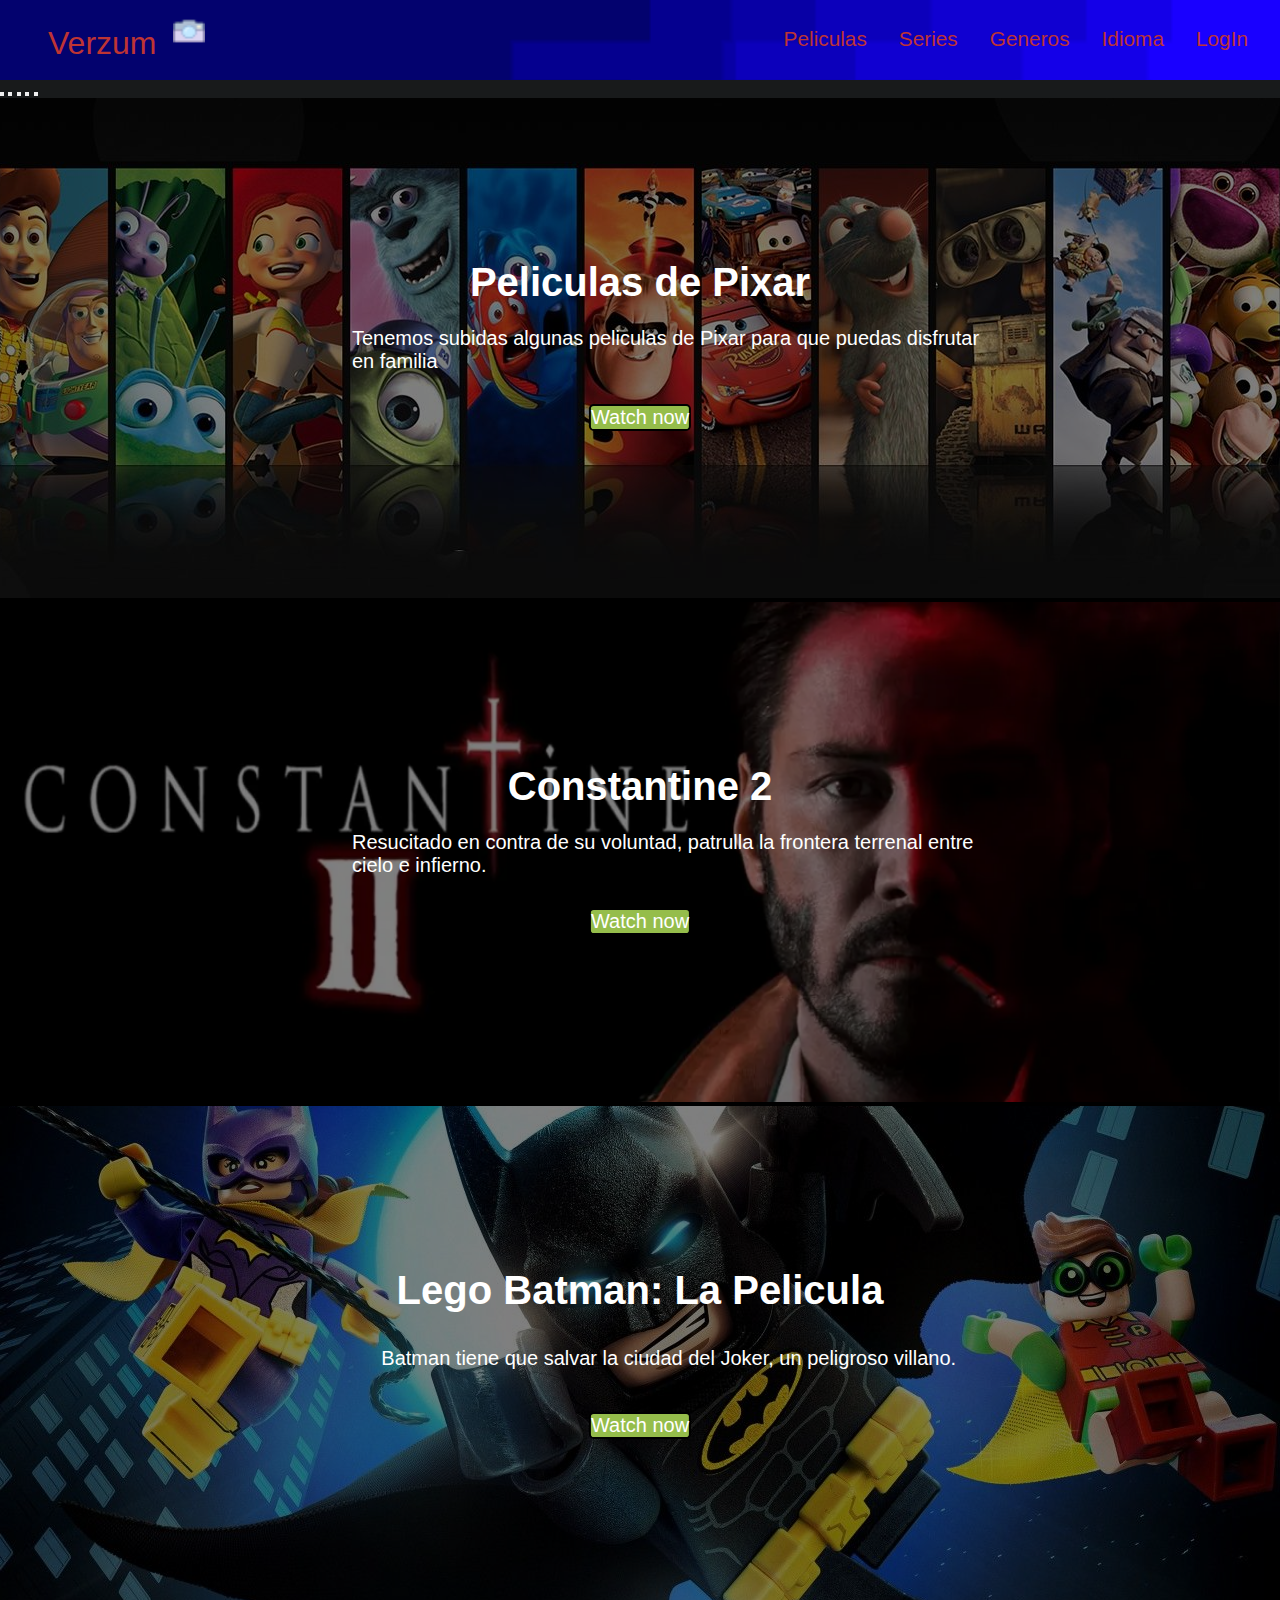
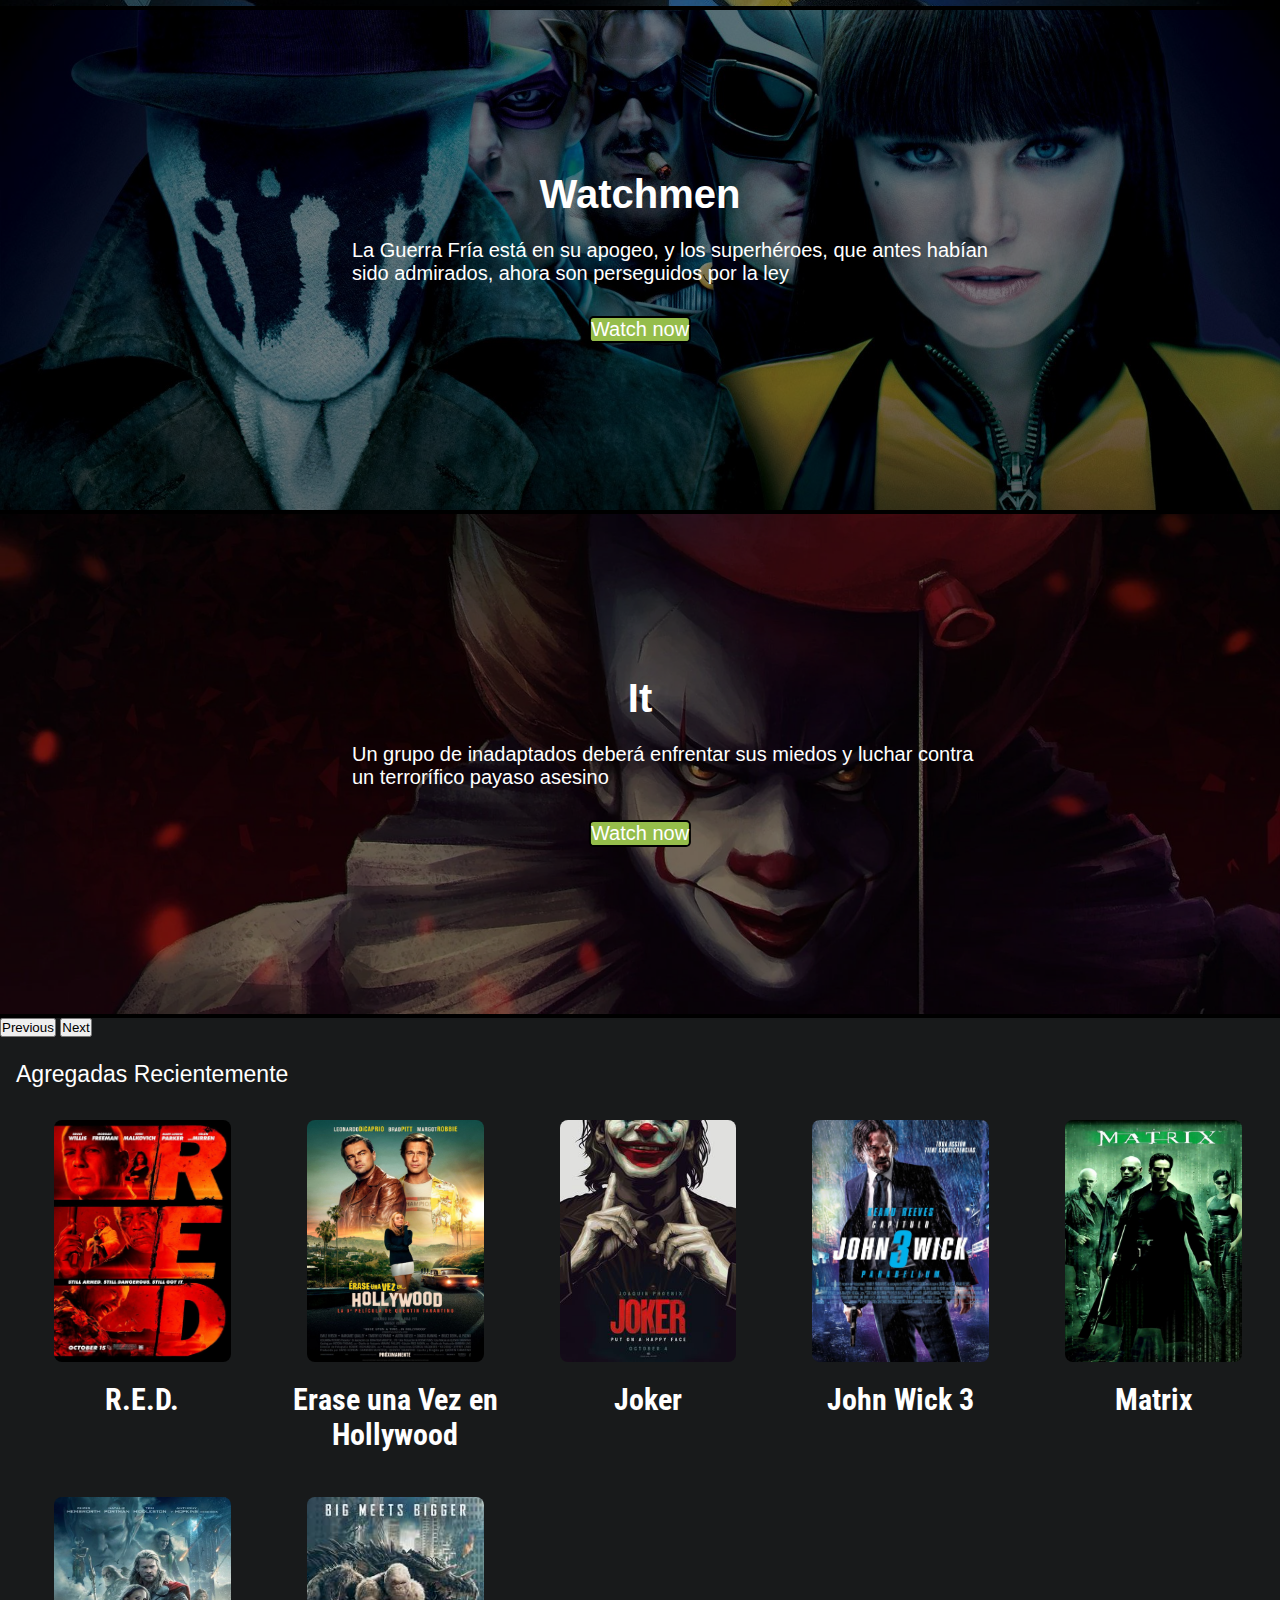
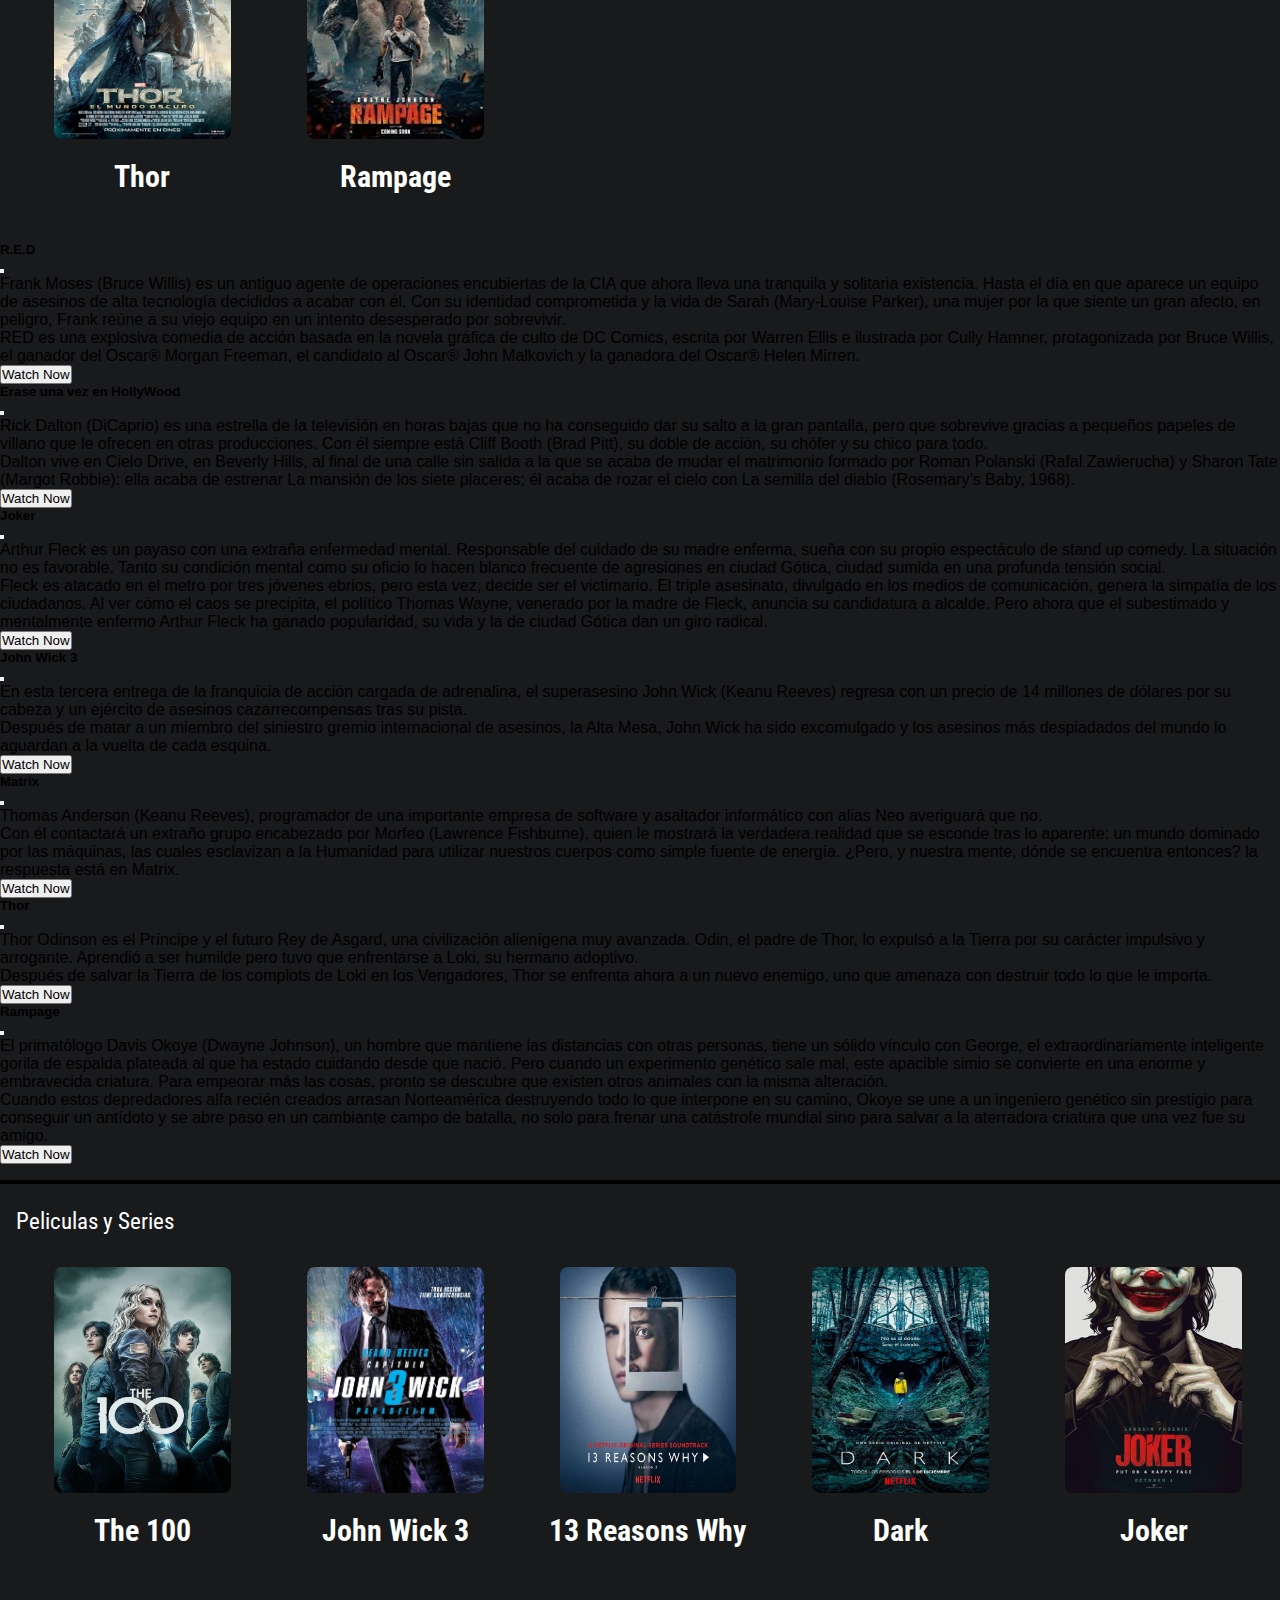
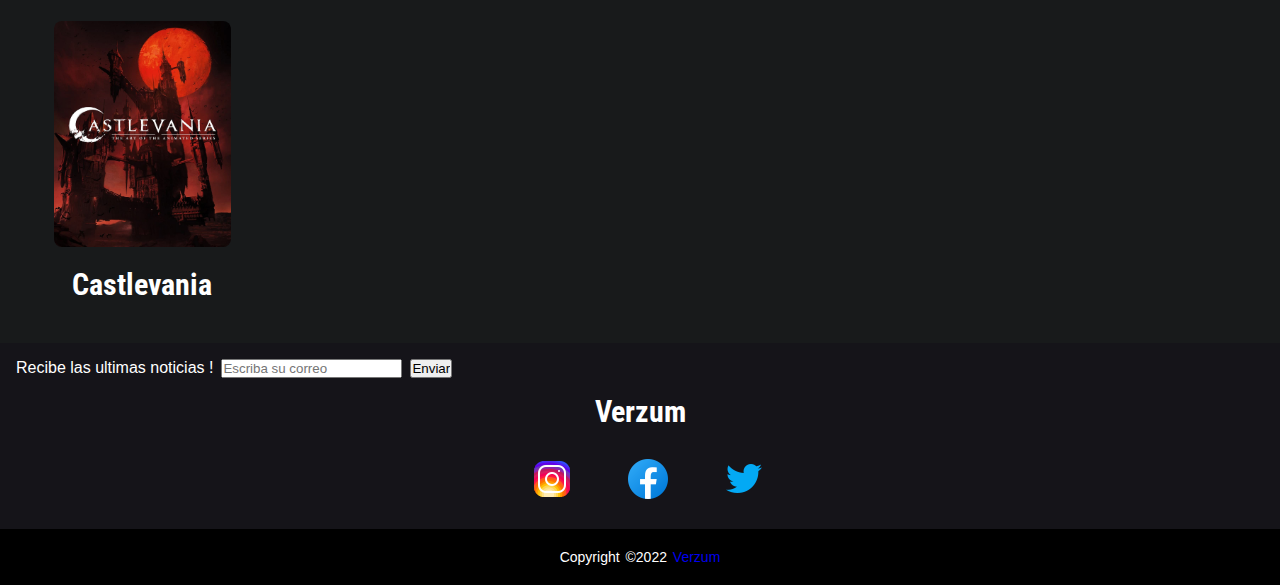
==== commit ca31a93f: "Agregando menu hamburguesa y variables de SASS" ====
--- a/Index.html
+++ b/Index.html
@@ -4,19 +4,24 @@
     <meta charset="UTF-8">
     <meta http-equiv="X-UA-Compatible" content="IE=edge">
     <meta name="viewport" content="width=device-width, initial-scale=1.0">
+    <title>Verzum</title>
+    <meta name="description" content="Encontrarás las mejores estrenos de peliculas y series para ver online">
+    <meta name="keywords" content="PELICULAS,SERIES,ONLINE,ESTRENOS,PELICULAS EN ESPAÑOL,SERIES EN ESPAÑOL">
     <link href="https://cdn.jsdelivr.net/npm/bootstrap@5.1.3/dist/css/bootstrap.min.css" rel="stylesheet" integrity="sha384-1BmE4kWBq78iYhFldvKuhfTAU6auU8tT94WrHftjDbrCEXSU1oBoqyl2QvZ6jIW3" crossorigin="anonymous">
     <link rel="preconnect" href="https://fonts.googleapis.com">
     <link rel="preconnect" href="https://fonts.gstatic.com" crossorigin>
     <link href="https://fonts.googleapis.com/css2?family=Roboto+Condensed:wght@700&display=swap" rel="stylesheet">
-    <title>Verzum</title>
+    
     <link rel="stylesheet" href="./Styles/style.css">
 </head>
 <body>
 
         <header>
  
-          
-           <nav> 
+          <a href="#lateral" class="menu__linea"><img src="./Imagenes/IconoMenu.png" alt=""></a>
+          <a href="#" class="logo2" ><img src="./Imagenes/VerzumLogo.png" alt=""></a>
+           
+          <nav id="lateral"> 
            <ul class="navPag ">
                 <li class="navPag_item "><a href="./Index.html"> Verzum 
                     <img class="navPag__camera" src="./Imagenes/camera.png"
@@ -26,9 +31,7 @@
                 <li class="navPag_item"><a href="./Pages/Generos.html">Generos</a></li>
                 <li class="navPag_item"><a href="./Pages/Idioma.html">Idioma</a></li>
                 <li class="navPag_item"><a href="#">LogIn</a></li>
-
-                <li class="navPag_item menu__linea"><img src="./Imagenes/IconoMenu.png" alt=""> 
-                            </li>
+                <li class="navPag_item"><a href="#"><img src="./Imagenes/cancel.png" alt=""> </a></li>
             </ul>
             
             </nav>
--- a/Styles/style.css
+++ b/Styles/style.css
@@ -48,6 +48,21 @@
   color: green;
 }
 
+.navPag_item:last-child {
+  display: none;
+}
+
+.navPag_item img {
+  width: 30px;
+  height: 30px;
+}
+
+.navPag_item .navPag__camera {
+  width: 2rem;
+  margin-left: 0.5rem;
+  margin-bottom: 0.5rem;
+}
+
 .navPag__img {
   height: 1.5rem;
   width: 1.5rem;
@@ -57,22 +72,27 @@
   opacity: 0.45;
 }
 
-.navPag__camera {
-  margin-left: 0.5rem;
-  width: 1.5rem;
-  height: 1.5rem;
+.logo2 img {
+  display: none;
+  margin-left: 20%;
+  margin-top: 0.5rem;
+  border-radius: 1rem;
+  width: 100px;
+  height: 70px;
+  position: absolute;
+  z-index: 100;
 }
 
 .menu__linea {
   display: none;
-  list-style: none;
 }
 
 .menu__linea img {
+  width: 3rem;
+  height: 3rem;
   position: absolute;
-  transform: translate(-15%, -40%);
-  width: 2rem;
-  height: 2rem;
+  right: 1%;
+  top: 2%;
 }
 
 .estreno {
@@ -114,7 +134,7 @@
   border: 2px solid black;
   border-radius: 0.3rem;
   background-color: #95bd4b;
-  color: #fff;
+  color: white;
   font-size: 20px;
   text-decoration: none;
 }
@@ -132,8 +152,13 @@
   grid-template-columns: repeat(5, 1fr);
   grid-template-rows: repeat(2, 1fr);
   text-align: center;
+  row-gap: 2rem;
+  /* display: grid;
+    grid-template-columns: repeat(5, 1fr);
+    grid-template-rows: repeat(2, 1fr); 
+    row-gap: 2rem;
+    text-align: center; */
   margin-left: 1rem;
-  row-gap: 2rem;
 }
 
 .ultimas a {
@@ -191,7 +216,7 @@
 .sectionPelis {
   margin-top: 1rem;
   border-style: solid none none none;
-  border-color: #000;
+  border-color: black;
   border-width: .3rem;
 }
 
@@ -200,8 +225,13 @@
   grid-template-columns: repeat(5, 1fr);
   grid-template-rows: repeat(2, 1fr);
   text-align: center;
+  row-gap: 2rem;
+  /* display: grid;
+    grid-template-columns: repeat(5, 1fr);
+    grid-template-rows: repeat(2, 1fr);
+    row-gap: 2rem;
+    text-align: center; */
   margin-left: 1rem;
-  row-gap: 2rem;
 }
 
 .pelisyseries h1 {
@@ -259,7 +289,7 @@
 }
 
 .footer_fondo {
-  background: #000;
+  background: black;
   width: 100%;
   padding: 20px;
   padding-bottom: 20px;
@@ -320,9 +350,14 @@
   grid-template-columns: repeat(5, 1fr);
   grid-template-rows: repeat(2, 1fr);
   text-align: center;
+  row-gap: 2rem;
+  /* display: grid;
+    grid-template-columns: repeat(5, 1fr);
+    grid-template-rows: repeat(2, 1fr);
+    text-align: center;
+    row-gap: 2rem; */
   margin-left: 1rem;
   margin-top: 2rem;
-  row-gap: 2rem;
   border-style: solid none none none;
   border-color: #303436;
   padding-top: 2rem;
@@ -355,17 +390,22 @@
 }
 
 .peliculasnombre__item:hover h1 {
-  color: cyan;
+  color: #00ffff;
 }
 
 .botonera {
   display: grid;
-  margin-top: 2rem;
-  width: 100%;
   grid-template-columns: repeat(13, 1fr);
   grid-template-rows: repeat(2, 1fr);
-  row-gap: 0.5rem;
-  text-align: center;
+  text-align: center;
+  row-gap: 2rem;
+  /* display: grid;
+    grid-template-columns: repeat(13, 1fr);
+    grid-template-rows: repeat(2,1fr);
+    row-gap: 0.5rem;
+    text-align: center; */
+  margin-top: 2rem;
+  width: 100%;
 }
 
 .botonera__item {
@@ -410,9 +450,14 @@
   grid-template-columns: repeat(5, 1fr);
   grid-template-rows: repeat(2, 1fr);
   text-align: center;
+  row-gap: 2rem;
+  /* display: grid;
+        grid-template-columns: repeat(5, 1fr);
+        grid-template-rows: repeat(2, 1fr); 
+        row-gap: 2rem;
+        text-align: center; */
   margin-top: 2rem;
   margin-left: 1rem;
-  row-gap: 2rem;
 }
 
 .series__nombre h1 {
@@ -463,9 +508,14 @@
   grid-template-columns: repeat(5, 1fr);
   grid-template-rows: repeat(1, 1fr);
   text-align: center;
+  row-gap: 2rem;
+  /* display: grid;
+    grid-template-columns: repeat(5, 1fr);
+    grid-template-rows: repeat(1, 1fr); 
+    text-align: center;
+    row-gap: 2rem; */
   margin-left: 1rem;
   margin-bottom: 6rem;
-  row-gap: 2rem;
 }
 
 .ultimasAgregadas h1 {
@@ -522,9 +572,14 @@
   grid-template-columns: repeat(5, 1fr);
   grid-template-rows: repeat(2, 1fr);
   text-align: center;
+  row-gap: 2rem;
+  /* display: grid;
+        grid-template-columns: repeat(5, 1fr);
+        grid-template-rows: repeat(2, 1fr);
+        row-gap: 2rem;
+        text-align: center; */
   margin-left: 1rem;
   margin-top: 2rem;
-  row-gap: 2rem;
   border-style: solid none none none;
   border-color: white;
   /* cambiar a gradiente */
@@ -557,7 +612,7 @@
 }
 
 .genderTypeBox__item:hover h1 {
-  color: #2bcf4f;
+  color: #24e21e;
 }
 
 .gender__titulo {
@@ -577,8 +632,13 @@
   display: grid;
   grid-template-columns: repeat(6, 1fr);
   grid-template-rows: repeat(3, 1fr);
+  text-align: center;
   row-gap: 1rem;
-  text-align: center;
+  /* display: grid;
+        grid-template-columns: repeat(6, 1fr);
+        grid-template-rows: repeat(3,1fr);
+        row-gap: 1rem;
+        text-align: center; */
   margin-top: 2rem;
   width: 100%;
 }
@@ -588,7 +648,7 @@
   font-size: 18px;
   border-style: solid;
   border-radius: 1rem;
-  border-color: rgba(9, 133, 96, 0.2);
+  border-color: rgba(9, 134, 96, 0.2);
   background-color: #000;
 }
 
@@ -613,8 +673,13 @@
   grid-template-columns: repeat(5, 1fr);
   grid-template-rows: repeat(2, 1fr);
   text-align: center;
+  row-gap: 2rem;
+  /* display: grid;
+            grid-template-columns: repeat(5, 1fr);
+            grid-template-rows: repeat(2, 1fr);
+            text-align: center;
+            row-gap: 2rem; */
   margin-left: 1rem;
-  row-gap: 2rem;
   border-style: solid none none none;
   border-color: #303436;
   /* cambiar a gradiente */
@@ -647,7 +712,7 @@
 }
 
 .languageTypeBox__item:hover h1 {
-  color: #cf10f5;
+  color: #f00df0;
 }
 
 .languageContainer {
@@ -680,13 +745,18 @@
 
 .languageMenu {
   display: grid;
+  grid-template-columns: repeat(6, 1fr);
+  grid-template-rows: repeat(1, 1fr);
+  text-align: center;
+  row-gap: 1rem;
+  /* display: grid;
+        grid-template-columns: repeat(6, 1fr);
+        grid-template-rows: repeat(1,1fr);
+        row-gap: 1rem;
+        text-align: center; */
   padding-left: 1rem;
   margin-top: 2rem;
   width: 100%;
-  grid-template-columns: repeat(6, 1fr);
-  grid-template-rows: repeat(1, 1fr);
-  row-gap: 1rem;
-  text-align: center;
 }
 
 .languageMenu__item {
@@ -695,7 +765,7 @@
   border-style: solid;
   border-radius: 1rem;
   border-color: rgba(194, 12, 185, 0.61);
-  background-color: #000;
+  background-color: black;
 }
 
 .languageMenu__item a {
@@ -709,11 +779,43 @@
 
 /* `sm` applies to x-small devices (portrait phones, less than 576px)*/
 @media (max-width: 575.98px) {
-  .navPag li + li {
-    display: none;
-  }
-  .navPag li:last-child {
+  header {
+    background-image: url("../Imagenes/mobileBack.svg");
+  }
+  .menu__linea {
     display: block;
+  }
+  .logo2 img {
+    display: block;
+  }
+  .navPag {
+    flex-direction: column;
+    gap: 2rem;
+    align-items: flex-start;
+    margin-left: 1rem;
+  }
+  .navPag_item:first-child {
+    margin-left: 0;
+  }
+  .navPag_item:last-child {
+    display: block;
+    position: absolute;
+    top: 6%;
+    left: 80%;
+  }
+  #lateral {
+    display: block;
+    background-color: rgba(0, 0, 0, 0.9);
+    height: 100vh;
+    width: 80%;
+    position: fixed;
+    z-index: 100;
+    top: -100%;
+    left: 0;
+    transition: top 0.5s;
+  }
+  #lateral:target {
+    top: 0;
   }
   .estreno img {
     height: 400px;
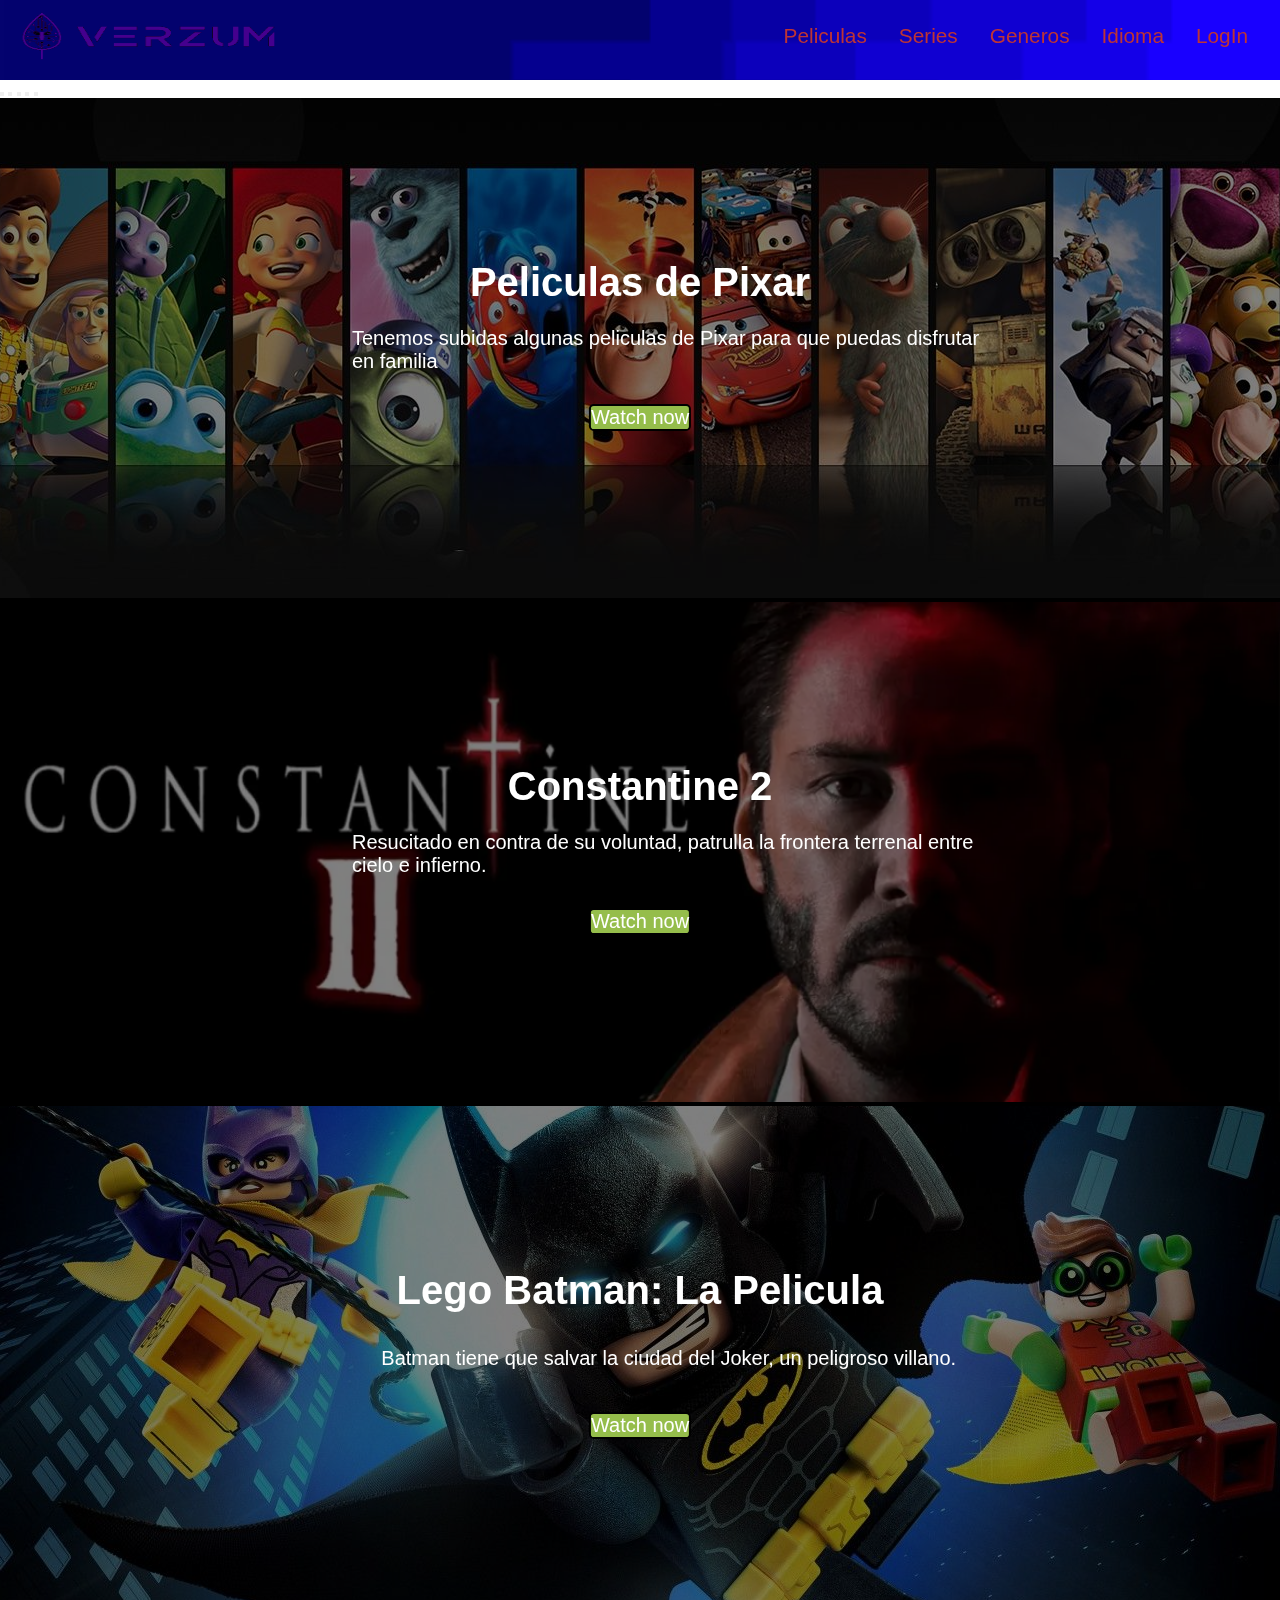
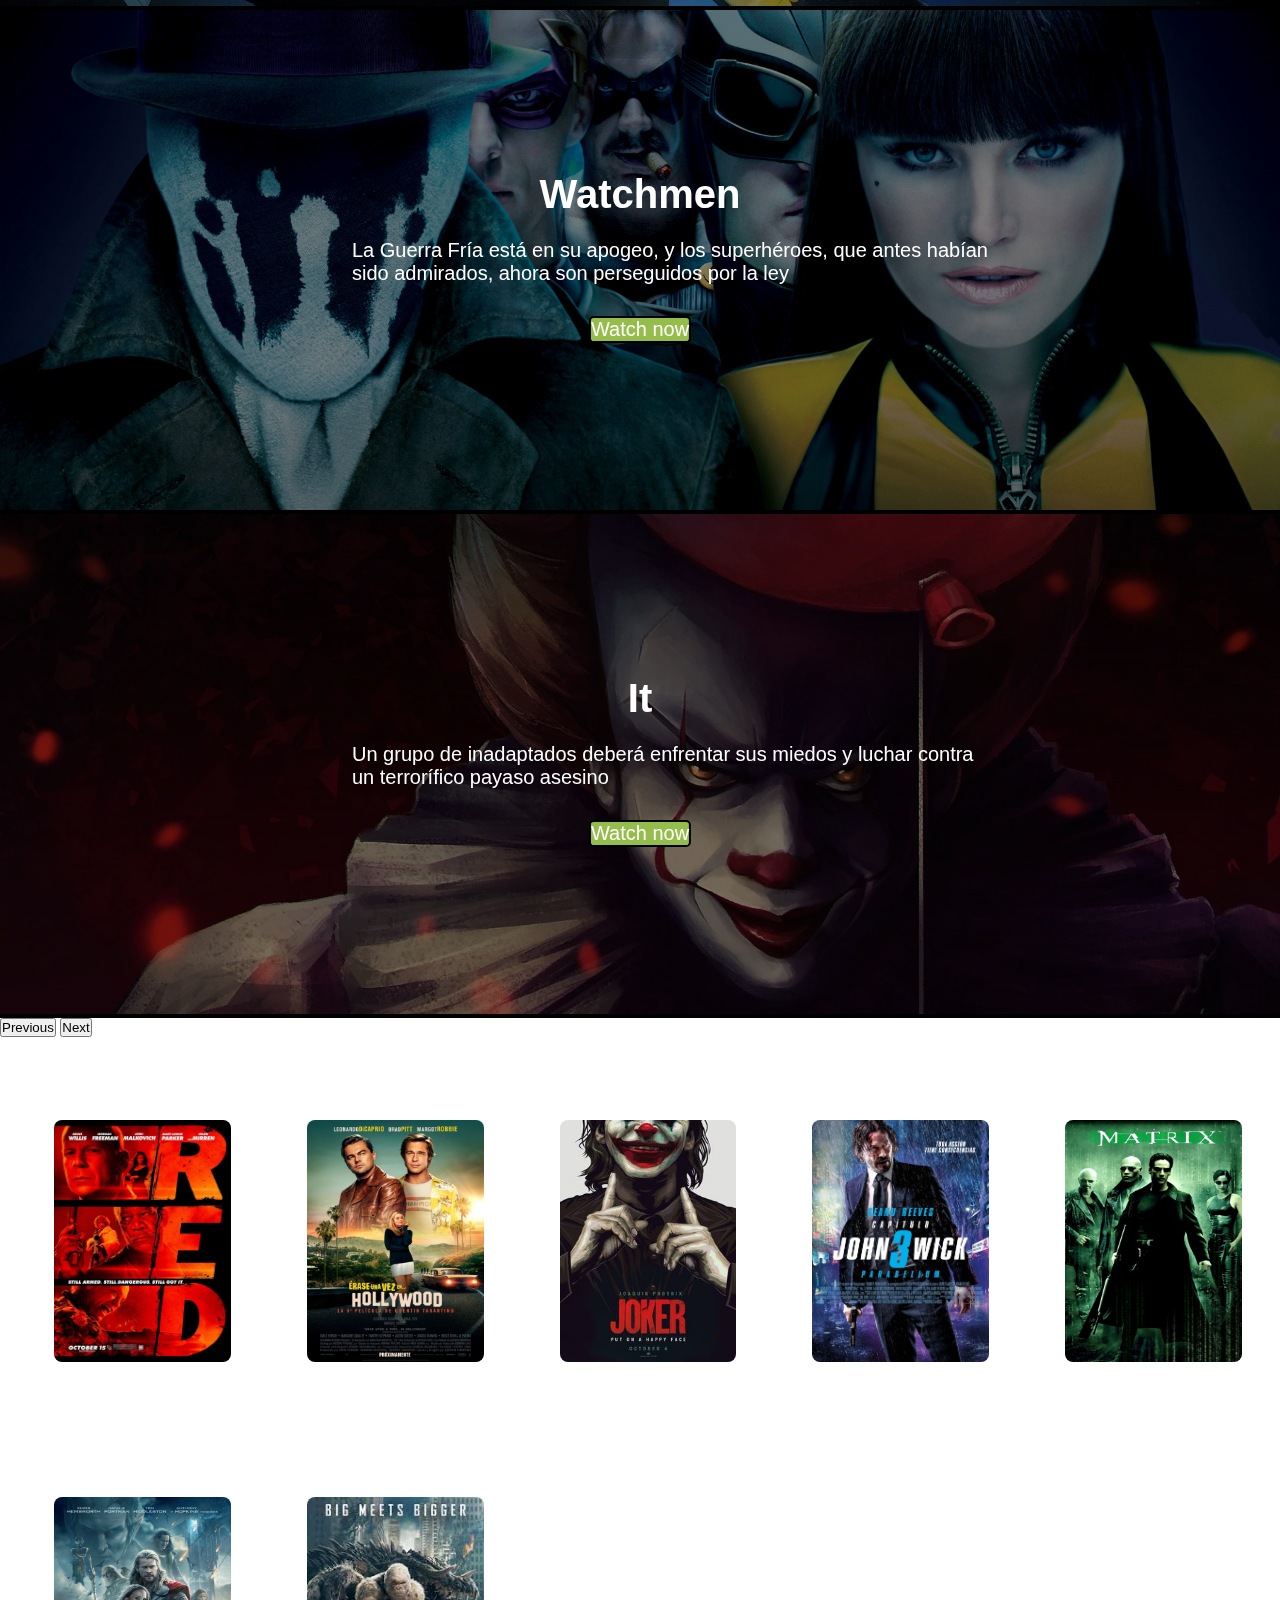
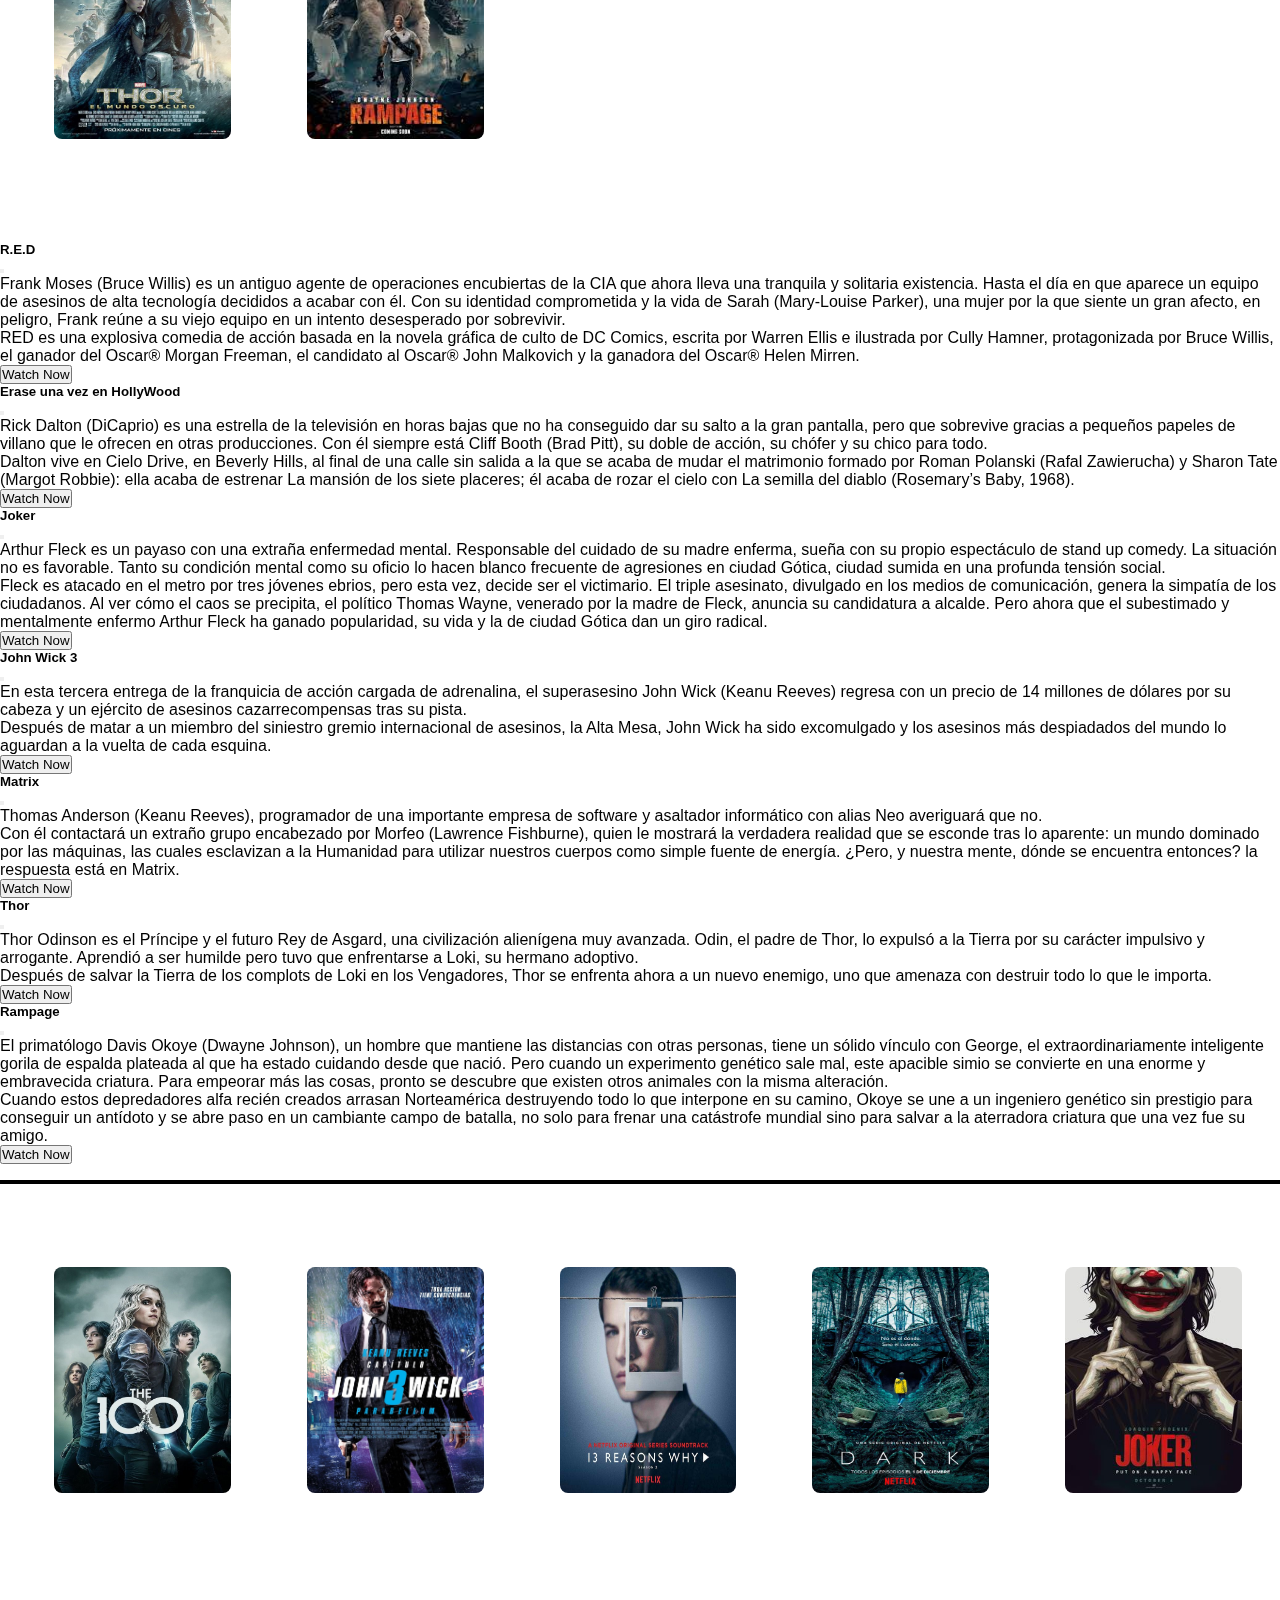
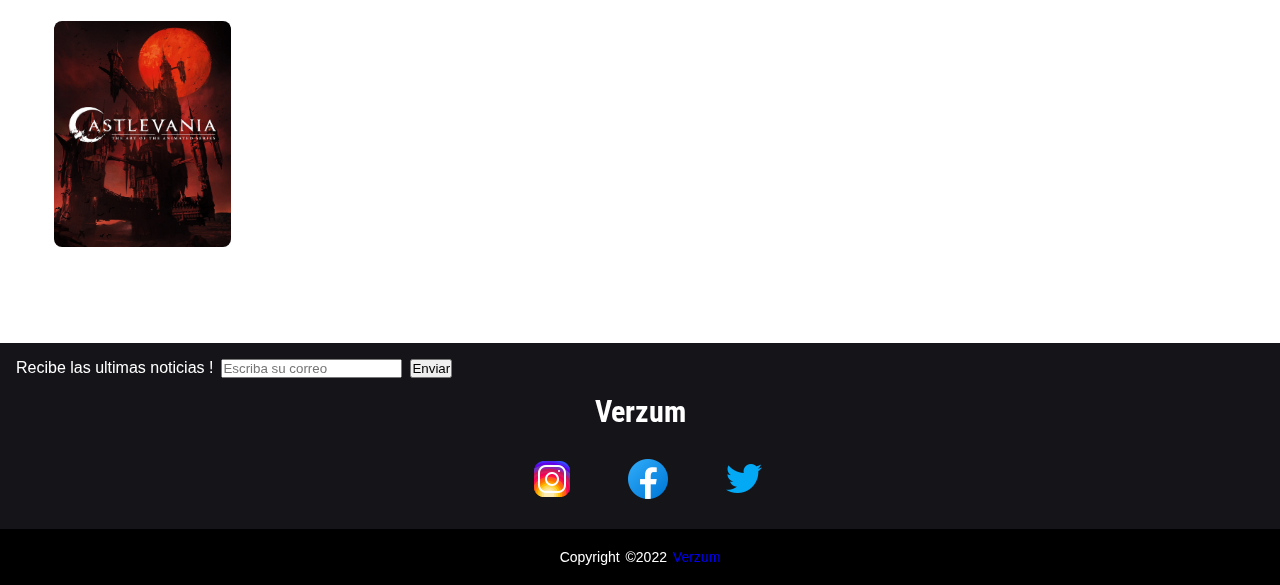
==== commit 7a1153bd: "agregando nuevas cosas y un video" ====
--- a/Index.html
+++ b/Index.html
@@ -23,8 +23,7 @@
            
           <nav id="lateral"> 
            <ul class="navPag ">
-                <li class="navPag_item "><a href="./Index.html"> Verzum 
-                    <img class="navPag__camera" src="./Imagenes/camera.png"
+                <li class="navPag_item "><a href="./Index.html" > <img class="logo" src="./Imagenes/Verzum-logo2.png"
                 alt="camera retro"></a></li>
                 <li class="navPag_item"><a href="./Pages/Peliculas.html">Peliculas</a></li>
                 <li class="navPag_item"><a href="./Pages/Series.html">Series</a></li>
@@ -88,16 +87,20 @@
             </button>
           </div>
         </section>
+        
+        <div class="vidBack">
+          <video autoplay loop muted>
+            <source src="Imagenes/videoIndex.mp4" type="video/mp4">
+          </video>
+        </div>
 <!-- 
         <section>
-            <div class="estreno"> 
-                <img src="./Imagenes/estreno1.jpg" alt="peli1">
-                <h1>Peliculas de Pixar</h1>
-                <p>Tenemos subidas algunas peliculas de Pixar para que puedas disfrutar en familia </p>
-                <a href="" target="blank" id="watchButton">Watch now</a>
-            </div>
+           aca va el video background
         </section> -->
         <section>
+          
+
+            
             <div class="ultimas_titulo">Agregadas Recientemente</div>
             <div class="ultimas"> 
                     
@@ -154,7 +157,7 @@
                   </div>
                 </div>
             </div>
-            
+          
             <div class="modal fade" id="hollyModal" tabindex="-1" aria-labelledby="hollyModalLabel" aria-hidden="true">
                     <div class="modal-dialog modal-dialog-centered modal-dialog-scrollable">
                       <div class="modal-content">
--- a/Styles/style.css
+++ b/Styles/style.css
@@ -5,16 +5,16 @@
   font-family: -apple-system, BlinkMacSystemFont, 'Segoe UI', Roboto, Oxygen, Ubuntu, Cantarell, 'Open Sans', 'Helvetica Neue', sans-serif;
 }
 
-body {
-  background-color: #181a1b;
-}
-
 header {
   width: 100%;
   height: 80px;
   background-image: url("../Imagenes/layered2.png");
   background-repeat: no-repeat;
   background-size: cover;
+}
+
+main {
+  overflow: hidden;
 }
 
 .navPag {
@@ -29,6 +29,7 @@
 
 .navPag_item {
   list-style: none;
+  margin-top: 0.5rem;
   margin-right: 2rem;
   font-size: 1.3rem;
 }
@@ -57,12 +58,6 @@
   height: 30px;
 }
 
-.navPag_item .navPag__camera {
-  width: 2rem;
-  margin-left: 0.5rem;
-  margin-bottom: 0.5rem;
-}
-
 .navPag__img {
   height: 1.5rem;
   width: 1.5rem;
@@ -70,6 +65,13 @@
 
 .navPag__img:hover {
   opacity: 0.45;
+}
+
+.logo {
+  position: absolute;
+  width: 500px !important;
+  height: 100px !important;
+  transform: translate(-30%, -50%);
 }
 
 .logo2 img {
@@ -145,6 +147,21 @@
 
 .opacityImg {
   opacity: 0.5;
+}
+
+.vidBack {
+  position: relative;
+  width: 100%;
+  height: 100%;
+}
+
+.vidBack video {
+  position: fixed;
+  width: 100%;
+  object-fit: cover;
+  top: 0;
+  height: 100vh;
+  z-index: -10;
 }
 
 .ultimas {
@@ -778,7 +795,7 @@
 }
 
 /* `sm` applies to x-small devices (portrait phones, less than 576px)*/
-@media (max-width: 575.98px) {
+@media (max-width: 680.98px) {
   header {
     background-image: url("../Imagenes/mobileBack.svg");
   }
@@ -793,6 +810,7 @@
     gap: 2rem;
     align-items: flex-start;
     margin-left: 1rem;
+    margin-top: 3rem;
   }
   .navPag_item:first-child {
     margin-left: 0;
@@ -800,8 +818,13 @@
   .navPag_item:last-child {
     display: block;
     position: absolute;
-    top: 6%;
-    left: 80%;
+    left: 85%;
+    bottom: 98%;
+  }
+  .logo {
+    width: 200px !important;
+    height: 100px !important;
+    transform: translate(-25%, -80%) !important;
   }
   #lateral {
     display: block;
@@ -879,6 +902,16 @@
 }
 
 /* `md` applies to small devices (landscape phones, less than 768px)*/
+@media (max-width: 850px) {
+  .logo {
+    position: absolute;
+    width: 300px !important;
+    height: 100px !important;
+    aspect-ratio: 16 /9;
+    transform: translate(-30%, -50%);
+  }
+}
+
 /* `lg` applies to medium devices (tablets, less than 992px)*/
 /* `xl` applies to large devices (desktops, less than 1200px)*/
 /* `xxl` applies to x-large devices (large desktops, less than 1400px)*/
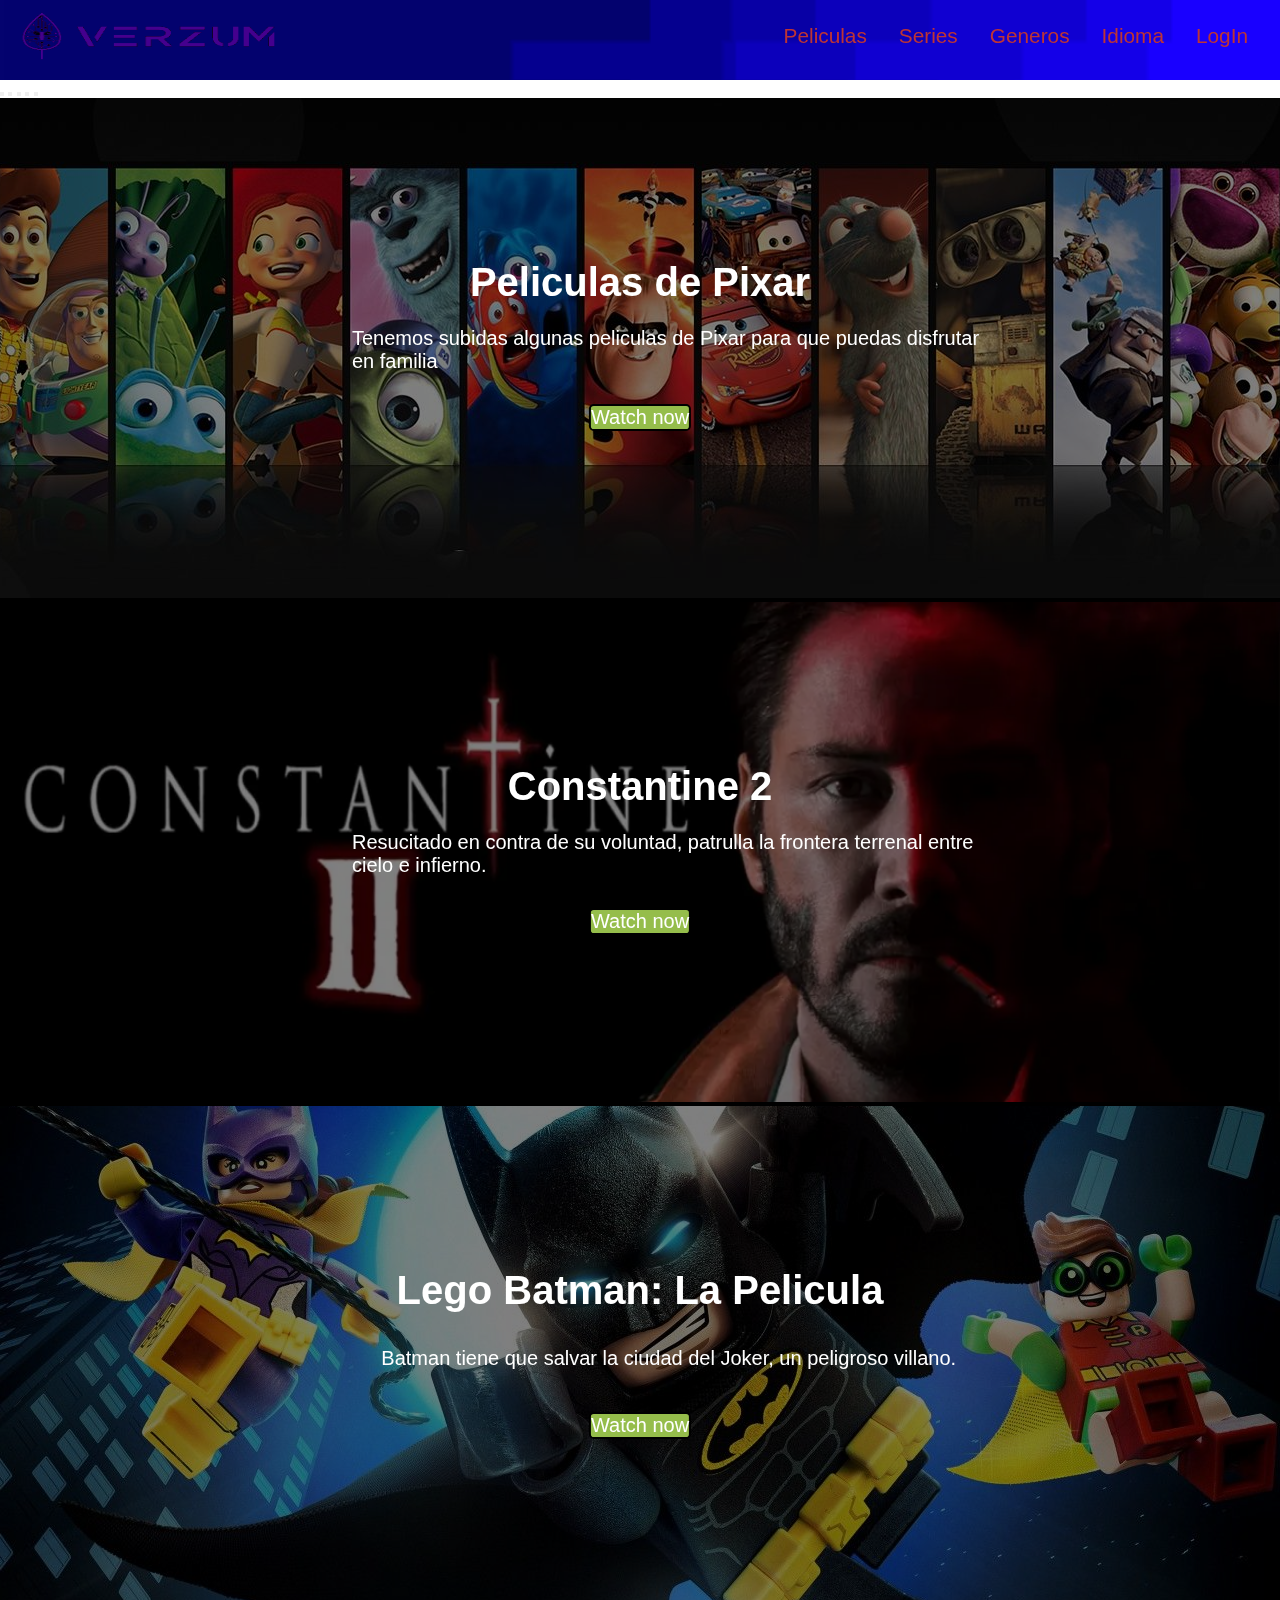
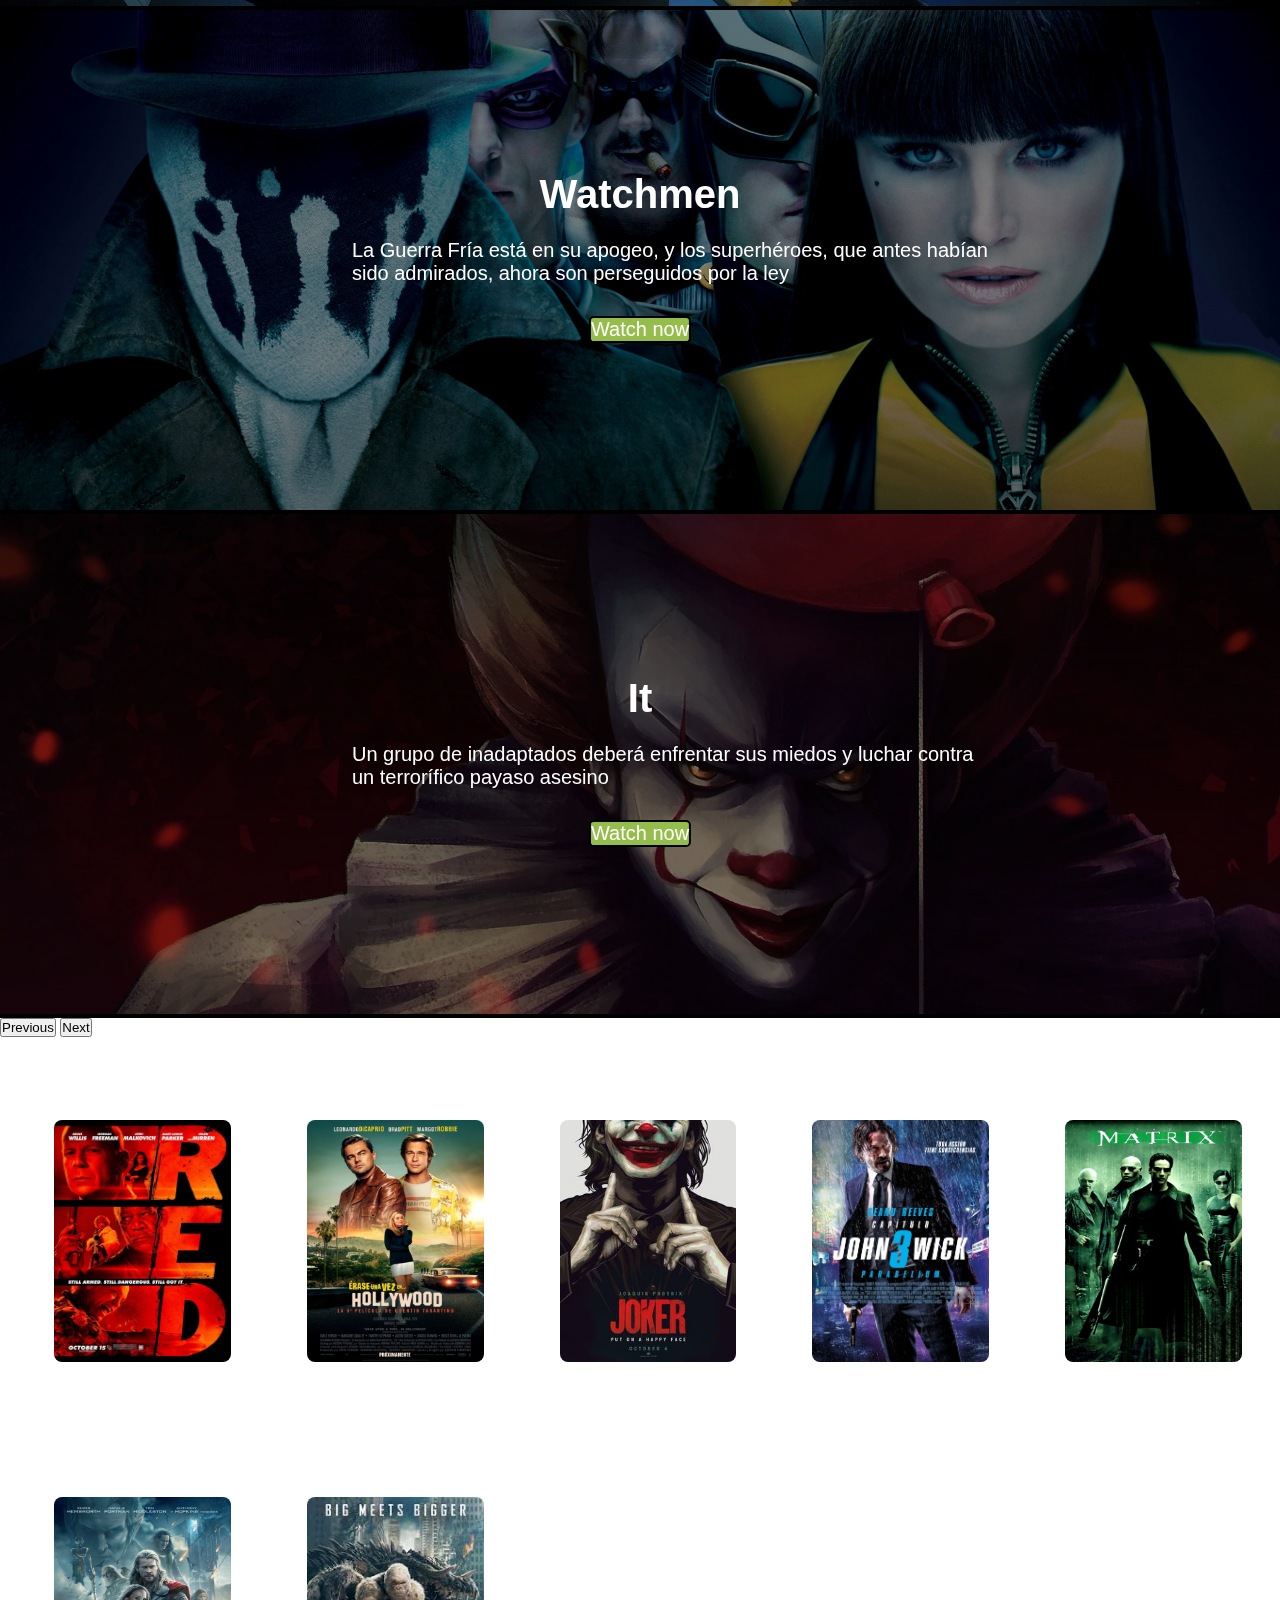
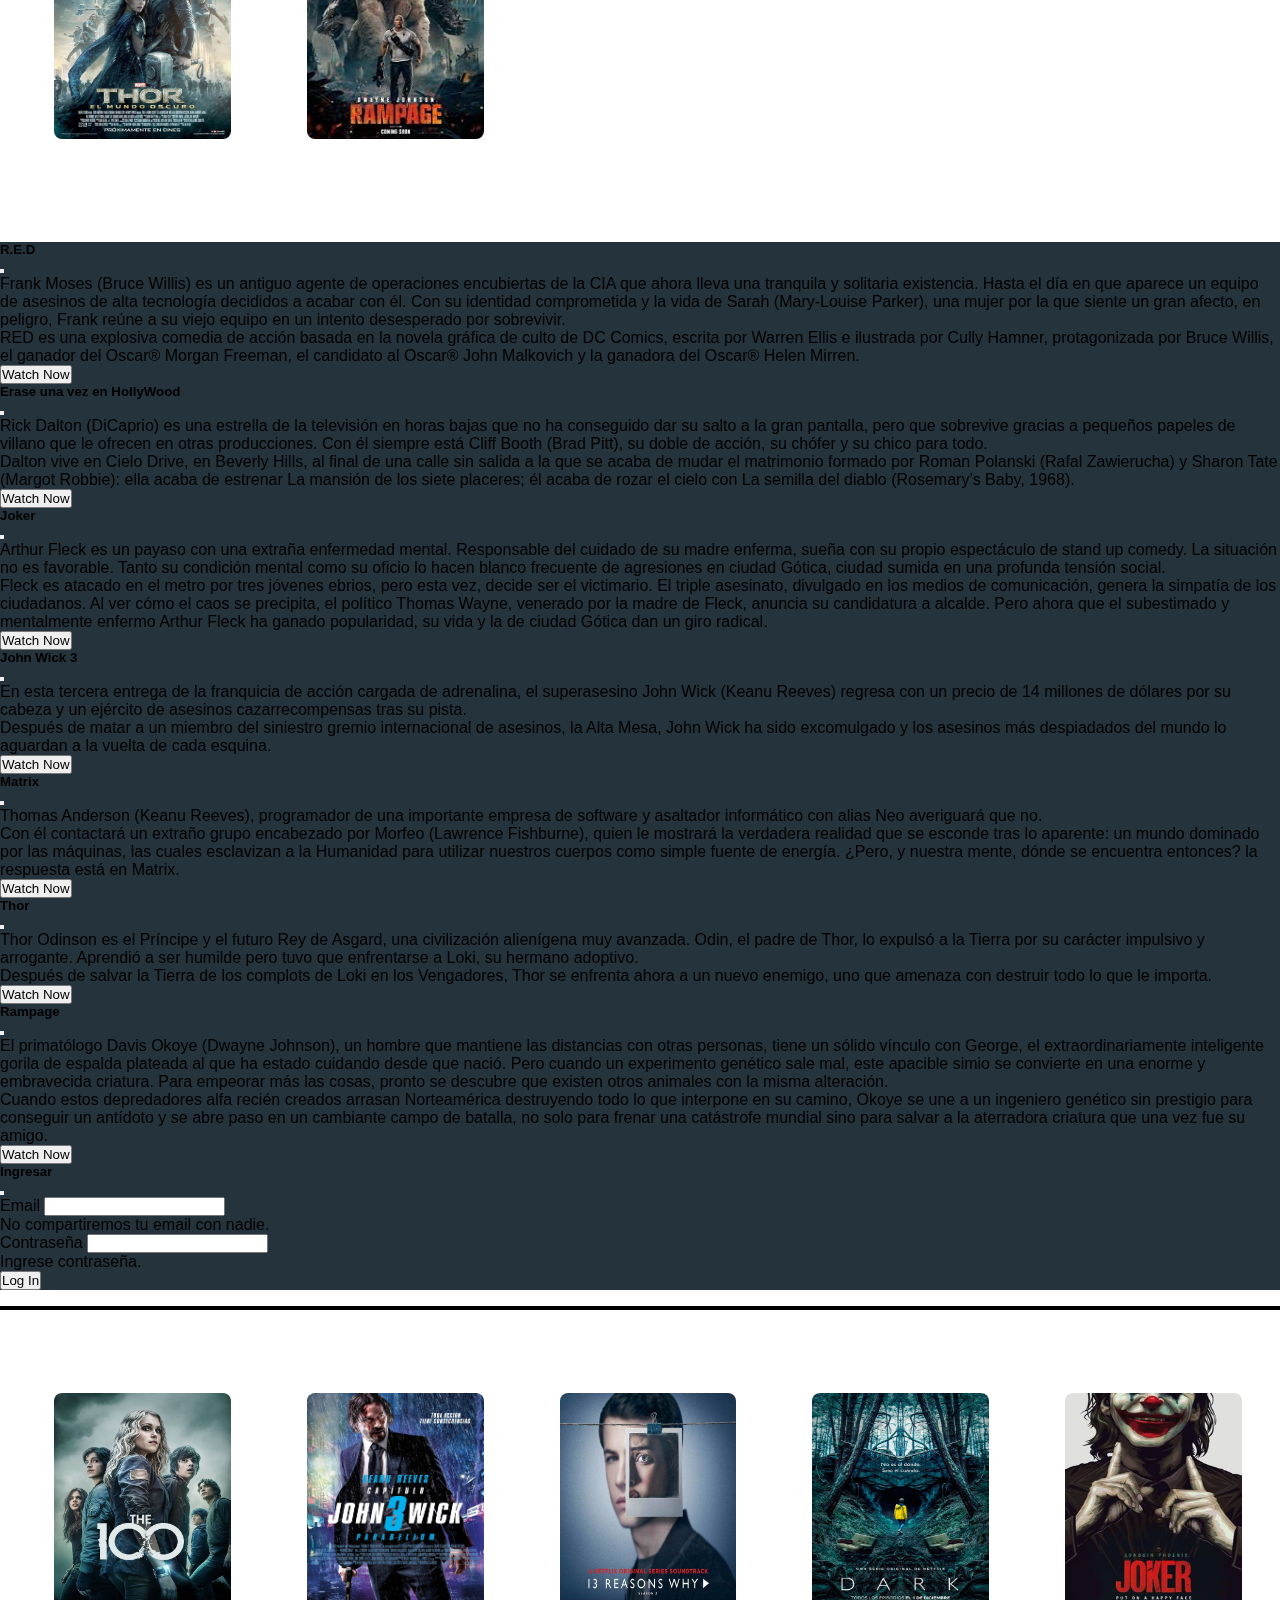
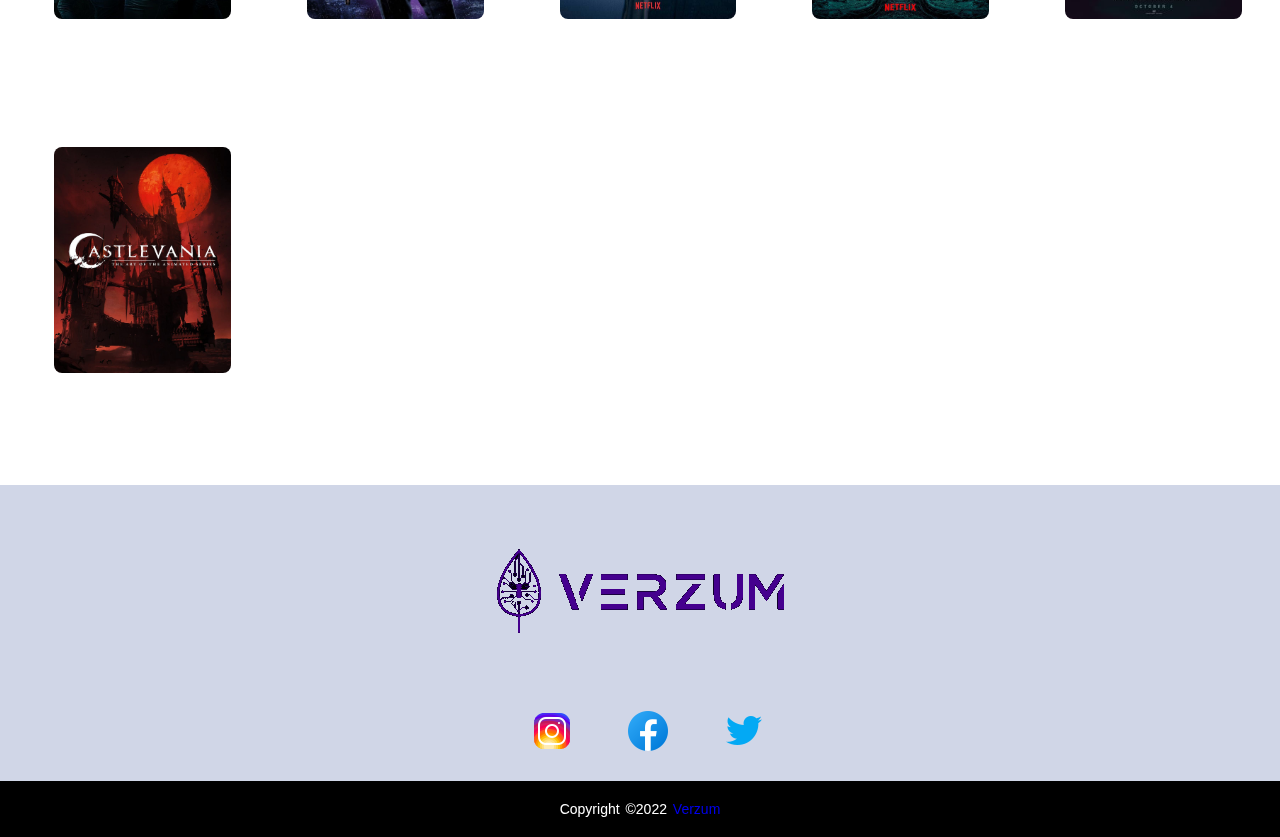
==== commit cb2a5af4: "Final Test" ====
--- a/Index.html
+++ b/Index.html
@@ -4,7 +4,7 @@
     <meta charset="UTF-8">
     <meta http-equiv="X-UA-Compatible" content="IE=edge">
     <meta name="viewport" content="width=device-width, initial-scale=1.0">
-    <title>Verzum</title>
+    <title>Inicio - Verzum</title>
     <meta name="description" content="Encontrarás las mejores estrenos de peliculas y series para ver online">
     <meta name="keywords" content="PELICULAS,SERIES,ONLINE,ESTRENOS,PELICULAS EN ESPAÑOL,SERIES EN ESPAÑOL">
     <link href="https://cdn.jsdelivr.net/npm/bootstrap@5.1.3/dist/css/bootstrap.min.css" rel="stylesheet" integrity="sha384-1BmE4kWBq78iYhFldvKuhfTAU6auU8tT94WrHftjDbrCEXSU1oBoqyl2QvZ6jIW3" crossorigin="anonymous">
@@ -18,8 +18,8 @@
 
         <header>
  
-          <a href="#lateral" class="menu__linea"><img src="./Imagenes/IconoMenu.png" alt=""></a>
-          <a href="#" class="logo2" ><img src="./Imagenes/VerzumLogo.png" alt=""></a>
+          <a href="#lateral" class="menu__linea"><img src="./Imagenes/IconoMenu.png" alt="menu hamburguesa"></a>
+          <a  class="logo2" ><img src="./Imagenes/VerzumLogo.png" alt="logo verzum"></a>
            
           <nav id="lateral"> 
            <ul class="navPag ">
@@ -29,11 +29,11 @@
                 <li class="navPag_item"><a href="./Pages/Series.html">Series</a></li>
                 <li class="navPag_item"><a href="./Pages/Generos.html">Generos</a></li>
                 <li class="navPag_item"><a href="./Pages/Idioma.html">Idioma</a></li>
-                <li class="navPag_item"><a href="#">LogIn</a></li>
-                <li class="navPag_item"><a href="#"><img src="./Imagenes/cancel.png" alt=""> </a></li>
+                <li class="navPag_item"><a href="#" data-bs-toggle="modal" data-bs-target="#LoginModal">LogIn</a></li>
+                <li class="navPag_item"><a href="#"><img src="./Imagenes/cancel.png" alt="cancel button"> </a></li>
             </ul>
             
-            </nav>
+          </nav>
           </header>  
     <main>
       <section>
@@ -53,25 +53,25 @@
                 <a href="" target="blank" id="watchButton">Watch now</a>
               </div>
               <div class="carousel-item estreno">
-                <img class="d-block w-100 opacityImg" src="./Imagenes/constantine2.png" alt="peli1">
+                <img class="d-block w-100 opacityImg" src="./Imagenes/constantine2.png" alt="peli2">
                 <h1>Constantine 2</h1>
                 <p>Resucitado en contra de su voluntad, patrulla la frontera terrenal entre cielo e infierno.</p>
                 <a href="" target="blank" id="watchButton">Watch now</a>
               </div>
               <div class="carousel-item estreno">
-                <img class="d-block w-100 opacityImg" src="./Imagenes/legoBatman.png" alt="peli1">
+                <img class="d-block w-100 opacityImg" src="./Imagenes/legoBatman.png" alt="peli3">
                 <h1>Lego Batman: La Pelicula</h1>
                 <p>Batman tiene que salvar la ciudad del Joker, un peligroso villano.</p>
                 <a href="" target="blank" id="watchButton">Watch now</a>
               </div>
               <div class="carousel-item estreno">
-                <img class="d-block w-100 opacityImg" src="./Imagenes/Watchmen.jpg" alt="peli1">
+                <img class="d-block w-100 opacityImg" src="./Imagenes/Watchmen.jpg" alt="peli4">
                 <h1>Watchmen</h1>
                 <p>La Guerra Fría está en su apogeo, y los superhéroes, que antes habían sido admirados, ahora son perseguidos por la ley</p>
                 <a href="" target="blank" id="watchButton">Watch now</a>
               </div>
               <div class="carousel-item estreno ">
-                <img class="d-block w-100 opacityImg" src="./Imagenes/It.png" alt="peli1">
+                <img class="d-block w-100 opacityImg" src="./Imagenes/It.png" alt="peli5">
                 <h1>It</h1>
                 <p>Un grupo de inadaptados deberá enfrentar sus miedos y luchar contra un terrorífico payaso asesino</p>
                 <a href="" target="blank" id="watchButton">Watch now</a>
@@ -86,50 +86,45 @@
               <span class="visually-hidden">Next</span>
             </button>
           </div>
-        </section>
+      </section>
         
+        <!-- Lo tuve que colocar aqui porque deberia abarcar los dos sections -->
         <div class="vidBack">
           <video autoplay loop muted>
-            <source src="Imagenes/videoIndex.mp4" type="video/mp4">
+            <source src="./Imagenes/videoIndex.mp4" type="video/mp4">
           </video>
         </div>
-<!-- 
+
         <section>
-           aca va el video background
-        </section> -->
-        <section>
-          
-
-            
             <div class="ultimas_titulo">Agregadas Recientemente</div>
             <div class="ultimas"> 
                     
                     <a  class="ultimas_item col-12 " data-bs-toggle="modal" data-bs-target="#RedModal">
-                        <img src="./Imagenes/RED.jpg" alt="peli1">
+                        <img src="./Imagenes/RED.jpg" alt="PortadaRed">
                         <h1>R.E.D.</h1>
                     </a>
                     <a class="ultimas_item col-12" data-bs-toggle="modal" data-bs-target="#hollyModal">
-                        <img src="./Imagenes/holly.jpg" alt="peli2">
+                        <img src="./Imagenes/holly.jpg" alt="PortadaHolly">
                         <h1>Erase una Vez en Hollywood</h1>
                     </a>
                     <a class="ultimas_item col-12" data-bs-toggle="modal" data-bs-target="#jokerModal">
-                        <img src="./Imagenes/joker.jpg" alt="peli3">
+                        <img src="./Imagenes/joker.jpg" alt="PortadaJoker">
                         <h1>Joker</h1>
                     </a>
                     <a class="ultimas_item col-12" data-bs-toggle="modal" data-bs-target="#jWModal">
-                        <img src="./Imagenes/johnWick.jpg" alt="peli3">
+                        <img src="./Imagenes/johnWick.jpg" alt="PortadaJohnWick">
                         <h1>John Wick 3</h1>
                     </a>
                     <a class="ultimas_item col-12" data-bs-toggle="modal" data-bs-target="#matrixModal">
-                        <img src="./Imagenes/matrix.jpg" alt="peli3">
+                        <img src="./Imagenes/matrix.jpg" alt="PortadaMatrix">
                         <h1>Matrix</h1>
                     </a>
                     <a class="ultimas_item col-12" data-bs-toggle="modal" data-bs-target="#thorModal">
-                        <img src="./Imagenes/Thor.jpg" alt="peli3">
+                        <img src="./Imagenes/Thor.jpg" alt="PortadaThor">
                         <h1>Thor</h1>
                     </a>
                     <a class="ultimas_item col-12" data-bs-toggle="modal" data-bs-target="#rampageModal">
-                        <img src="./Imagenes/rampage.jpg" alt="peli3">
+                        <img src="./Imagenes/rampage.jpg" alt="PortadaRampage">
                         <h1>Rampage</h1>
                     </a>
                 
@@ -137,12 +132,12 @@
             
             <!-- Modals para cada pelicula -->
             
-            <div class="modal fade" id="RedModal" tabindex="-1" aria-labelledby="RedModalLabel" aria-hidden="true">
-                <div class="modal-dialog modal-dialog-centered modal-dialog-scrollable">
-                  <div class="modal-content">
+            <div class="modal fade text-white" id="RedModal" tabindex="-1" aria-labelledby="RedModalLabel" aria-hidden="true">
+                <div class="modal-dialog modal-dialog-centered modal-dialog-scrollable">
+                  <div class="modal-content fondoModal">
                     <div class="modal-header">
                       <h5 class="col-11 modal-title text-center" id="RedModalLabel">R.E.D</h5>
-                      <button type="button" class="btn-close" data-bs-dismiss="modal" aria-label="Close"></button>
+                      <button type="button" class="btn-close bg-success" data-bs-dismiss="modal" aria-label="Close"></button>
                     </div>
                     <div class="modal-body">
                       <p>Frank Moses (Bruce Willis) es un antiguo agente de operaciones encubiertas de la CIA que ahora lleva una tranquila y solitaria existencia. Hasta el día en que aparece un equipo de asesinos de alta tecnología decididos a acabar con él. Con su identidad comprometida y la vida de Sarah (Mary-Louise Parker), una mujer por la que siente un gran afecto, en peligro, Frank reúne a su viejo equipo en un intento desesperado por sobrevivir.
@@ -158,12 +153,12 @@
                 </div>
             </div>
           
-            <div class="modal fade" id="hollyModal" tabindex="-1" aria-labelledby="hollyModalLabel" aria-hidden="true">
+            <div class="modal fade text-white" id="hollyModal" tabindex="-1" aria-labelledby="hollyModalLabel" aria-hidden="true">
                     <div class="modal-dialog modal-dialog-centered modal-dialog-scrollable">
-                      <div class="modal-content">
+                      <div class="modal-content fondoModal">
                         <div class="modal-header">
                           <h5 class="col-11 modal-title text-center" id="hollyModalLabel">Erase una vez en HollyWood</h5>
-                          <button type="button" class="btn-close" data-bs-dismiss="modal" aria-label="Close"></button>
+                          <button type="button" class="btn-close bg-success" data-bs-dismiss="modal" aria-label="Close"></button>
                         </div>
                         <div class="modal-body">
                           <p>Rick Dalton (DiCaprio) es una estrella de la televisión en horas bajas que no ha conseguido dar su salto a la gran pantalla, pero que sobrevive gracias a pequeños papeles de villano que le ofrecen en otras producciones. Con él siempre está Cliff Booth (Brad Pitt), su doble de acción, su chófer y su chico para todo. 
@@ -176,12 +171,13 @@
                       </div>
                     </div>
             </div>
-            <div class="modal fade" id="jokerModal" tabindex="-1" aria-labelledby="jokerModalLabel" aria-hidden="true">
-                <div class="modal-dialog modal-dialog-centered modal-dialog-scrollable">
-                  <div class="modal-content">
+
+            <div class="modal fade text-white" id="jokerModal" tabindex="-1" aria-labelledby="jokerModalLabel" aria-hidden="true">
+                <div class="modal-dialog modal-dialog-centered modal-dialog-scrollable">
+                  <div class="modal-content fondoModal">
                     <div class="modal-header">
                       <h5 class="col-11 modal-title text-center" id="hollyModalLabel">Joker</h5>
-                      <button type="button" class="btn-close" data-bs-dismiss="modal" aria-label="Close"></button>
+                      <button type="button" class="btn-close bg-success" data-bs-dismiss="modal" aria-label="Close"></button>
                     </div>
                     <div class="modal-body">
                       <p>Arthur Fleck es un payaso con una extraña enfermedad mental. Responsable del cuidado de su madre enferma, sueña con su propio espectáculo de stand up comedy. La situación no es favorable. Tanto su condición mental como su oficio lo hacen blanco frecuente de agresiones en ciudad Gótica, ciudad sumida en una profunda tensión social.
@@ -195,12 +191,13 @@
                   </div>
                 </div>
             </div>
-            <div class="modal fade" id="jWModal" tabindex="-1" aria-labelledby="jWModalLabel" aria-hidden="true">
-                <div class="modal-dialog modal-dialog-centered modal-dialog-scrollable">
-                  <div class="modal-content">
+
+            <div class="modal fade text-white" id="jWModal" tabindex="-1" aria-labelledby="jWModalLabel" aria-hidden="true">
+                <div class="modal-dialog modal-dialog-centered modal-dialog-scrollable">
+                  <div class="modal-content fondoModal">
                     <div class="modal-header">
                       <h5 class="col-11 modal-title text-center" id="hollyModalLabel">John Wick 3</h5>
-                      <button type="button" class="btn-close" data-bs-dismiss="modal" aria-label="Close"></button>
+                      <button type="button" class="btn-close bg-success" data-bs-dismiss="modal" aria-label="Close"></button>
                     </div>
                     <div class="modal-body">
                       <p>En esta tercera entrega de la franquicia de acción cargada de adrenalina, el superasesino John Wick (Keanu Reeves) regresa con un precio de 14 millones de dólares por su cabeza y un ejército de asesinos cazarrecompensas tras su pista. 
@@ -214,12 +211,13 @@
                   </div>
                 </div>
             </div>
-            <div class="modal fade" id="matrixModal" tabindex="-1" aria-labelledby="matrixModalLabel" aria-hidden="true">
-                <div class="modal-dialog modal-dialog-centered modal-dialog-scrollable">
-                  <div class="modal-content">
+
+            <div class="modal fade text-white" id="matrixModal" tabindex="-1" aria-labelledby="matrixModalLabel" aria-hidden="true">
+                <div class="modal-dialog modal-dialog-centered modal-dialog-scrollable">
+                  <div class="modal-content fondoModal">
                     <div class="modal-header">
                       <h5 class="col-11 modal-title text-center" id="hollyModalLabel">Matrix</h5>
-                      <button type="button" class="btn-close" data-bs-dismiss="modal" aria-label="Close"></button>
+                      <button type="button" class="btn-close bg-success" data-bs-dismiss="modal" aria-label="Close"></button>
                     </div>
                     <div class="modal-body">
                       <p>Thomas Anderson (Keanu Reeves), programador de una importante empresa de software y asaltador informático con alias Neo averiguará que no. 
@@ -233,12 +231,13 @@
                   </div>
                 </div>
             </div>
-            <div class="modal fade" id="thorModal" tabindex="-1" aria-labelledby="thorModalLabel" aria-hidden="true">
-                <div class="modal-dialog modal-dialog-centered modal-dialog-scrollable">
-                  <div class="modal-content">
+
+            <div class="modal fade text-white" id="thorModal" tabindex="-1" aria-labelledby="thorModalLabel" aria-hidden="true">
+                <div class="modal-dialog modal-dialog-centered modal-dialog-scrollable">
+                  <div class="modal-content fondoModal">
                     <div class="modal-header">
                       <h5 class="col-11 modal-title text-center" id="hollyModalLabel">Thor</h5>
-                      <button type="button" class="btn-close" data-bs-dismiss="modal" aria-label="Close"></button>
+                      <button type="button" class="btn-close bg-success" data-bs-dismiss="modal" aria-label="Close"></button>
                     </div>
                     <div class="modal-body">
                       <p>Thor Odinson es el Príncipe y el futuro Rey de Asgard, una civilización alienígena muy avanzada. Odin, el padre de Thor, lo expulsó a la Tierra por su carácter impulsivo y arrogante. Aprendió a ser humilde pero tuvo que enfrentarse a Loki, su hermano adoptivo. 
@@ -252,12 +251,13 @@
                   </div>
                 </div>
             </div>
-            <div class="modal fade" id="rampageModal" tabindex="-1" aria-labelledby="rampageModalLabel" aria-hidden="true">
-                <div class="modal-dialog modal-dialog-centered modal-dialog-scrollable">
-                  <div class="modal-content">
+
+            <div class="modal fade text-white" id="rampageModal" tabindex="-1" aria-labelledby="rampageModalLabel" aria-hidden="true">
+                <div class="modal-dialog modal-dialog-centered modal-dialog-scrollable">
+                  <div class="modal-content fondoModal">
                     <div class="modal-header">
                       <h5 class="col-11 modal-title text-center" id="hollyModalLabel">Rampage</h5>
-                      <button type="button" class="btn-close" data-bs-dismiss="modal" aria-label="Close"></button>
+                      <button type="button" class="btn-close bg-success" data-bs-dismiss="modal" aria-label="Close"></button>
                     </div>
                     <div class="modal-body">
                       <p>El primatólogo Davis Okoye (Dwayne Johnson), un hombre que mantiene las distancias con otras personas, tiene un sólido vínculo con George, el extraordinariamente inteligente gorila de espalda plateada al que ha estado cuidando desde que nació. Pero cuando un experimento genético sale mal, este apacible simio se convierte en una enorme y embravecida criatura. Para empeorar más las cosas, pronto se descubre que existen otros animales con la misma alteración. 
@@ -273,54 +273,87 @@
             </div>
 
         </div>
-        </section>
-        <section class="sectionPelis">
+      </section>
+        
+        <!-- modal LOG-IN -->
+      <section>
+          <div class="modal fade text-white" id="LoginModal" tabindex="-1" aria-labelledby="exampleModalLabel" aria-hidden="true">
+            <div class="modal-dialog modal-dialog-centered">
+              <div class="modal-content fondoModal">
+                <div class="modal-header">
+                  <h5 class="col-11 modal-title text-center fst-italic" id="exampleModalLabel">Ingresar</h5>
+                  <button type="button" class="btn-close bg-success" data-bs-dismiss="modal" aria-label="Close"></button>
+                </div>
+                <div class="modal-body">
+                  <form>
+                    <div class="mb-3 col-12">
+                      <label for="exampleInputEmail1" class="form-label">Email</label>
+                      <input type="email" class="form-control" id="exampleInputEmail1" aria-describedby="emailHelp">
+                      <div id="emailHelp" class="form-text">No compartiremos tu email con nadie.</div>
+                    </div>
+                    <div class="mb-3">
+                      <label for="exampleInputPassword1" class="form-label">Contraseña</label>
+                      <input type="password" class="form-control" id="exampleInputPassword1">
+                      <div id="emailHelp" class="form-text">Ingrese contraseña.</div>
+                    </div>
+                  </form>
+                </div>
+                <div class="modal-footer">
+                  <button type="button" class="btn col-12 btn-success m-auto fs-3">Log In</button>
+                </div>
+              </div>
+            </div>
+          </div>
+
+      </section>
+      <section class="sectionPelis">
             <div class="pelisyseries_titulo">Peliculas y Series</div>
             <div class="pelisyseries"> 
 
-                     <div class="pelisyseries_item">
-                        <img src="./Imagenes/The100.jpg" alt="serie1">
+                     <div class="pelisyseries_item" >
+                        <img src="./Imagenes/The100.jpg" alt="Portada100">
                         <h1>The 100</h1>
                     </div>
 
 
-                    <div class="pelisyseries_item">
-                        <img src="./Imagenes/johnWick.jpg" alt="peli1">
+                    <div class="pelisyseries_item col-12" data-bs-toggle="modal" data-bs-target="#jWModal">
+                        <img src="./Imagenes/johnWick.jpg" alt="PortadaJW">
                         <h1>John Wick 3</h1>
                     </div>
                   
                     <div class="pelisyseries_item">
-                        <img src="./Imagenes/13reasonswhy.jpg" alt="serie2">
+                        <img src="./Imagenes/13reasonswhy.jpg" alt="Portada13Reasons">
                         <h1>13 Reasons Why</h1>
                     </div>
                     <div class="pelisyseries_item">
-                        <img src="./Imagenes/Dark.png" alt="peli2">
+                        <img src="./Imagenes/Dark.png" alt="PortadaDark">
                         <h1>Dark</h1>
                     </div>
+                    <div class="pelisyseries_item col-12" data-bs-toggle="modal" data-bs-target="#jokerModal">
+                        <img src="./Imagenes/joker.jpg" alt="PortadaJoker">
+                        <h1>Joker</h1>
+                    </div>
                     <div class="pelisyseries_item">
-                        <img src="./Imagenes/joker.jpg" alt="peli3">
-                        <h1>Joker</h1>
-                    </div>
-                    <div class="pelisyseries_item">
-                        <img src="./Imagenes/castlevania.jpg" alt="serie3">
+                        <img src="./Imagenes/castlevania.jpg" alt="PortadaCastlevania">
                         <h1>Castlevania</h1>
                     </div>
                 
             </div>
-        </section>
+      </section>
     </main>
 
         <footer>
-            <div class="footer_noticias">
-                <p>Recibe las ultimas noticias !</p>
+            <!-- <div class="footer_noticias">
+                <p>Recibe las ultimas noticias !</p>  
                 <input type="email" placeholder="Escriba su correo" id="correo">
-                <input type="submit" value="Enviar">
-            </div>
-            <h1> Verzum  </h1>
+                <input type="submit" value="Enviar">  
+            </div> -->
+            <div class="flexLogo"> <img src="./Imagenes/Verzum-logo2.png"
+              alt="camera retro">  </div>
             <div class="footerPrincipal">
-                <a class="footer_img" href="https://www.instagram.com"><img src="./Imagenes/instagram.png" alt=""></a>
-                <a class="footer_img" href="https://www.facebook.com"><img src="./Imagenes/facebook.png" alt=""></a>
-                <a class="footer_img" href="https://www.twitter.com"><img src="./Imagenes/twitter.png" alt=""></a>
+                <a class="footer_img" href="https://www.instagram.com"><img src="./Imagenes/instagram.png" alt="Instagram"></a>
+                <a class="footer_img" href="https://www.facebook.com"><img src="./Imagenes/facebook.png" alt="Facebook"></a>
+                <a class="footer_img" href="https://www.twitter.com"><img src="./Imagenes/twitter.png" alt="Twitter"></a>
        
             </div>
             <div class="footer_fondo">
--- a/Styles/style.css
+++ b/Styles/style.css
@@ -32,6 +32,7 @@
   margin-top: 0.5rem;
   margin-right: 2rem;
   font-size: 1.3rem;
+  cursor: pointer;
 }
 
 .navPag_item a {
@@ -97,6 +98,10 @@
   top: 2%;
 }
 
+.fondoModal {
+  background-color: #24333c;
+}
+
 .estreno {
   position: relative;
   width: 100%;
@@ -153,6 +158,8 @@
   position: relative;
   width: 100%;
   height: 100%;
+  background-color: black;
+  z-index: -11;
 }
 
 .vidBack video {
@@ -170,11 +177,6 @@
   grid-template-rows: repeat(2, 1fr);
   text-align: center;
   row-gap: 2rem;
-  /* display: grid;
-    grid-template-columns: repeat(5, 1fr);
-    grid-template-rows: repeat(2, 1fr); 
-    row-gap: 2rem;
-    text-align: center; */
   margin-left: 1rem;
 }
 
@@ -232,6 +234,7 @@
 
 .sectionPelis {
   margin-top: 1rem;
+  margin-bottom: 1rem;
   border-style: solid none none none;
   border-color: black;
   border-width: .3rem;
@@ -243,11 +246,6 @@
   grid-template-rows: repeat(2, 1fr);
   text-align: center;
   row-gap: 2rem;
-  /* display: grid;
-    grid-template-columns: repeat(5, 1fr);
-    grid-template-rows: repeat(2, 1fr);
-    row-gap: 2rem;
-    text-align: center; */
   margin-left: 1rem;
 }
 
@@ -288,16 +286,13 @@
 /*-------------------- FOOTER ---------------------  */
 footer {
   padding-top: 1rem;
-  background-color: #151419;
+  background-color: rgba(13, 44, 128, 0.192);
   min-height: 150px;
 }
 
-footer h1 {
-  font-family: 'Roboto Condensed', sans-serif;
-  text-align: center;
-  color: white;
-  font-size: 30px;
-  margin-top: 1rem;
+footer .flexLogo {
+  display: flex;
+  justify-content: center;
 }
 
 .footer_img {
@@ -344,11 +339,6 @@
   gap: 2rem;
 }
 
-.section__botonera {
-  background-image: url("../ImagenesPeliculas/PoligonosAzules.svg");
-  background-size: cover;
-}
-
 .peliculas__main {
   width: 100%;
   min-height: 200px;
@@ -368,11 +358,6 @@
   grid-template-rows: repeat(2, 1fr);
   text-align: center;
   row-gap: 2rem;
-  /* display: grid;
-    grid-template-columns: repeat(5, 1fr);
-    grid-template-rows: repeat(2, 1fr);
-    text-align: center;
-    row-gap: 2rem; */
   margin-left: 1rem;
   margin-top: 2rem;
   border-style: solid none none none;
@@ -416,11 +401,6 @@
   grid-template-rows: repeat(2, 1fr);
   text-align: center;
   row-gap: 2rem;
-  /* display: grid;
-    grid-template-columns: repeat(13, 1fr);
-    grid-template-rows: repeat(2,1fr);
-    row-gap: 0.5rem;
-    text-align: center; */
   margin-top: 2rem;
   width: 100%;
 }
@@ -437,12 +417,6 @@
 
 .botonera__item:hover {
   opacity: 0.7;
-}
-
-.fondoMain {
-  background-image: url("../ImagenesSeries/PoligonosNaranja.svg");
-  background-size: cover;
-  background-repeat: no-repeat;
 }
 
 .series__main {
@@ -468,11 +442,6 @@
   grid-template-rows: repeat(2, 1fr);
   text-align: center;
   row-gap: 2rem;
-  /* display: grid;
-        grid-template-columns: repeat(5, 1fr);
-        grid-template-rows: repeat(2, 1fr); 
-        row-gap: 2rem;
-        text-align: center; */
   margin-top: 2rem;
   margin-left: 1rem;
 }
@@ -526,11 +495,6 @@
   grid-template-rows: repeat(1, 1fr);
   text-align: center;
   row-gap: 2rem;
-  /* display: grid;
-    grid-template-columns: repeat(5, 1fr);
-    grid-template-rows: repeat(1, 1fr); 
-    text-align: center;
-    row-gap: 2rem; */
   margin-left: 1rem;
   margin-bottom: 6rem;
 }
@@ -577,29 +541,16 @@
   color: white;
 }
 
-.mainGeneros {
-  background-image: url(../ImagenesGeneros/FondoGeneros.svg);
-  background-size: cover;
-  background-repeat: no-repeat;
-  min-height: 800px;
-}
-
 .genderTypeBox {
   display: grid;
   grid-template-columns: repeat(5, 1fr);
   grid-template-rows: repeat(2, 1fr);
   text-align: center;
   row-gap: 2rem;
-  /* display: grid;
-        grid-template-columns: repeat(5, 1fr);
-        grid-template-rows: repeat(2, 1fr);
-        row-gap: 2rem;
-        text-align: center; */
   margin-left: 1rem;
   margin-top: 2rem;
   border-style: solid none none none;
   border-color: white;
-  /* cambiar a gradiente */
   padding-top: 2rem;
   padding-bottom: 1rem;
 }
@@ -651,11 +602,6 @@
   grid-template-rows: repeat(3, 1fr);
   text-align: center;
   row-gap: 1rem;
-  /* display: grid;
-        grid-template-columns: repeat(6, 1fr);
-        grid-template-rows: repeat(3,1fr);
-        row-gap: 1rem;
-        text-align: center; */
   margin-top: 2rem;
   width: 100%;
 }
@@ -678,28 +624,15 @@
   color: #24e21e;
 }
 
-.language__main {
-  background-image: url(../ImagenesIdioma/FondoRojo.svg);
-  background-size: cover;
-  background-repeat: no-repeat;
-  min-height: 800px;
-}
-
 .languageTypeBox {
   display: grid;
   grid-template-columns: repeat(5, 1fr);
   grid-template-rows: repeat(2, 1fr);
   text-align: center;
   row-gap: 2rem;
-  /* display: grid;
-            grid-template-columns: repeat(5, 1fr);
-            grid-template-rows: repeat(2, 1fr);
-            text-align: center;
-            row-gap: 2rem; */
   margin-left: 1rem;
   border-style: solid none none none;
   border-color: #303436;
-  /* cambiar a gradiente */
   padding-top: 3rem;
   padding-bottom: 1rem;
 }
@@ -766,11 +699,6 @@
   grid-template-rows: repeat(1, 1fr);
   text-align: center;
   row-gap: 1rem;
-  /* display: grid;
-        grid-template-columns: repeat(6, 1fr);
-        grid-template-rows: repeat(1,1fr);
-        row-gap: 1rem;
-        text-align: center; */
   padding-left: 1rem;
   margin-top: 2rem;
   width: 100%;
@@ -798,6 +726,9 @@
 @media (max-width: 680.98px) {
   header {
     background-image: url("../Imagenes/mobileBack.svg");
+    position: sticky;
+    top: 0;
+    z-index: 100;
   }
   .menu__linea {
     display: block;
@@ -860,6 +791,15 @@
   .pelisyseries, .peliculas__nombre, .series__nombre, .ultimasAgregadas, .genderTypeBox, .languageTypeBox {
     grid-template-columns: 1fr;
     row-gap: 0.5rem;
+    margin-left: 0;
+  }
+  .pelisyseries__item, .peliculas__nombre__item, .series__nombre__item, .ultimasAgregadas__item, .genderTypeBox__item, .languageTypeBox__item {
+    margin: auto;
+    margin-bottom: 1rem;
+  }
+  .peliculasnombre__item, .seriesNombre__item {
+    margin: auto;
+    margin-bottom: 1rem;
   }
   .ultimas img, .pelisyseries img, .peliculas__nombre img, .ultimasAgregadas img, .genderTypeBox img, .languageTypeBox img {
     width: 90%;
@@ -898,6 +838,12 @@
     margin-top: 1.5rem;
     width: 50%;
     height: 100%;
+  }
+  .flexLogo img {
+    width: 100%;
+  }
+  .genderMenu__item {
+    font-size: 12px;
   }
 }
 
